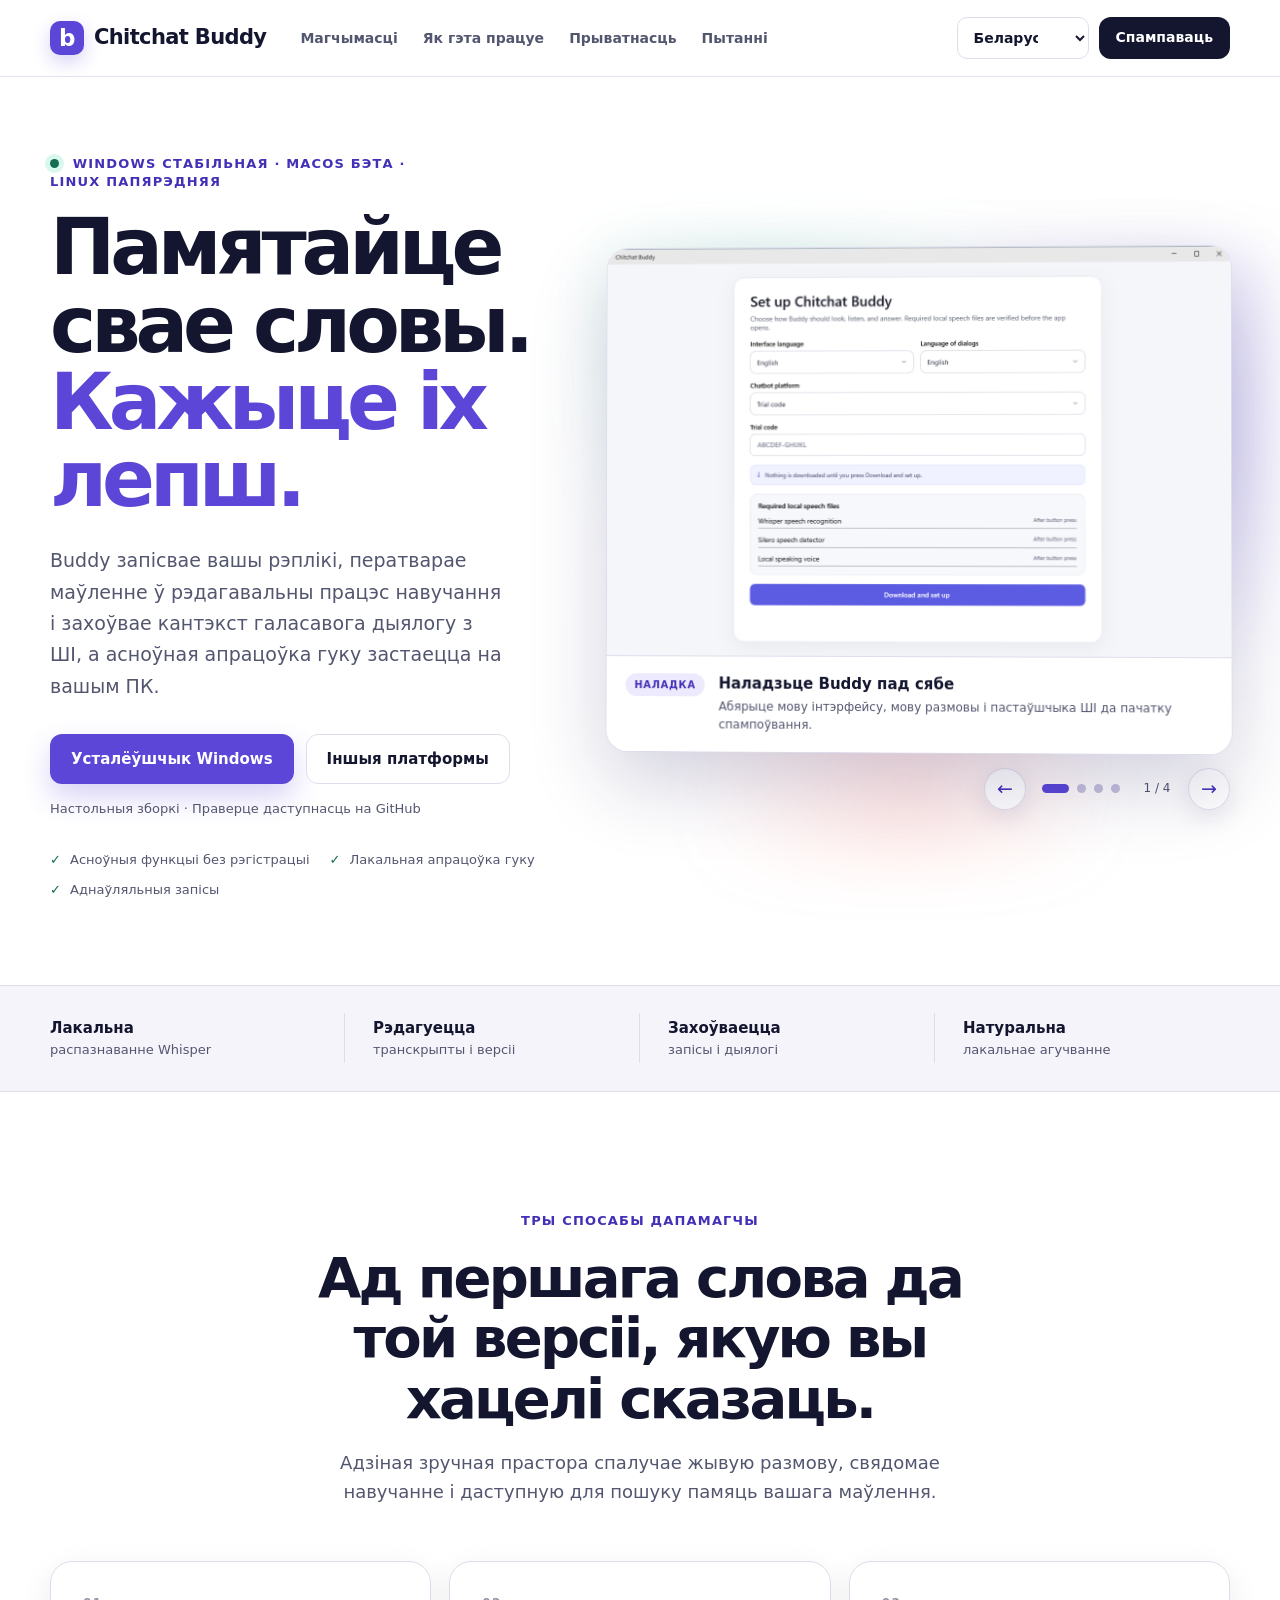
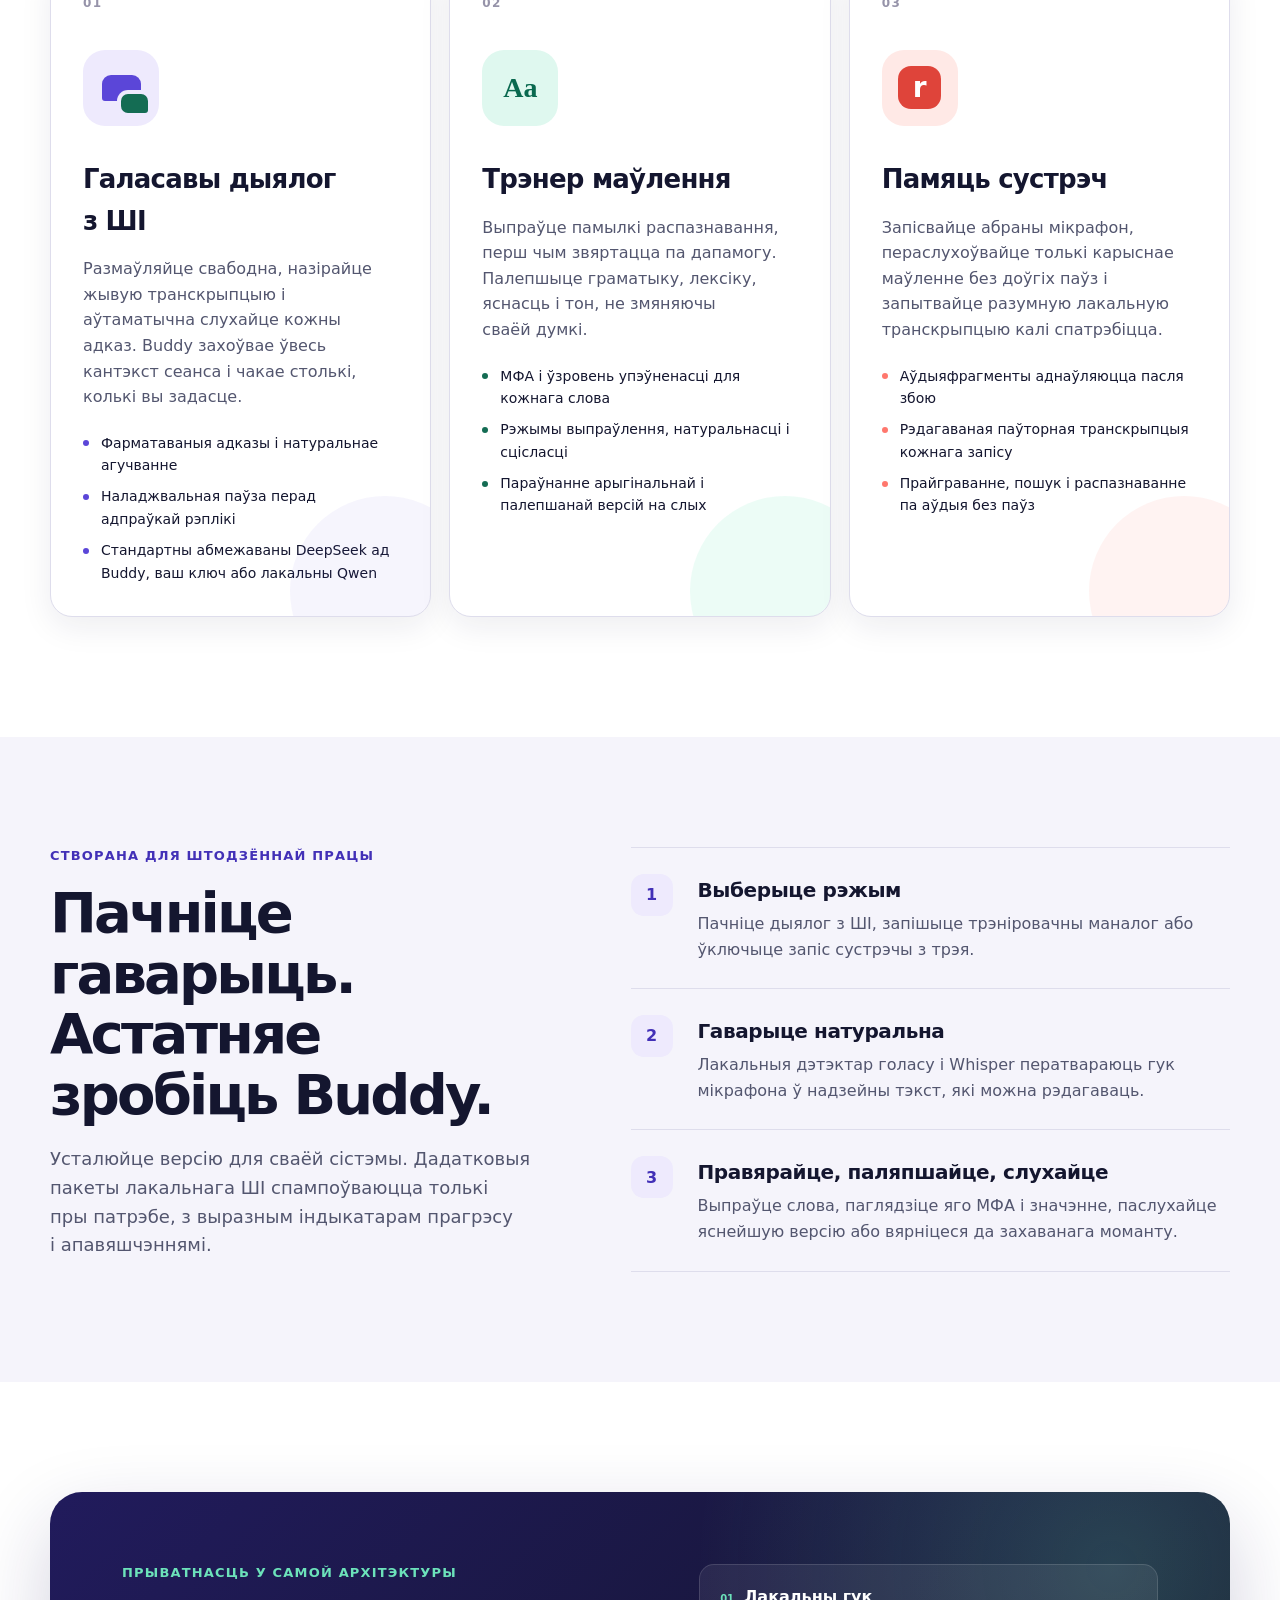
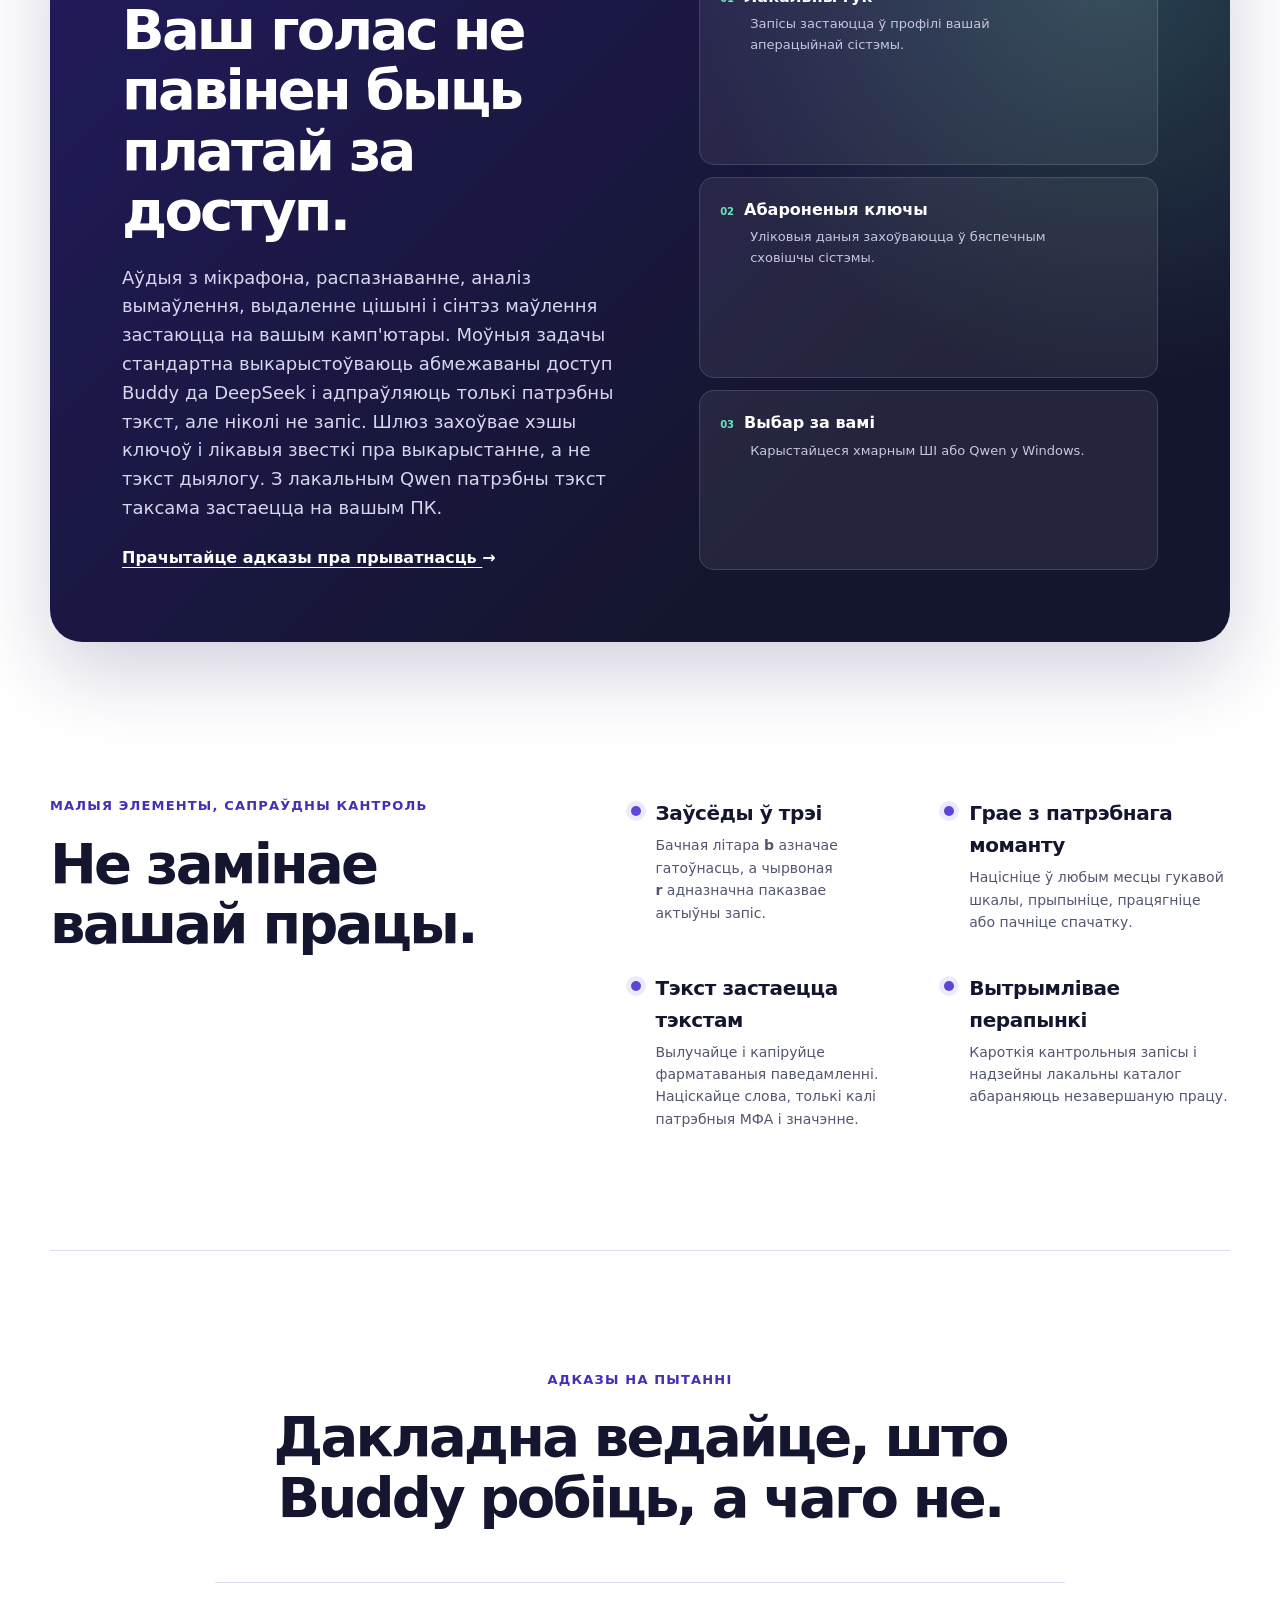
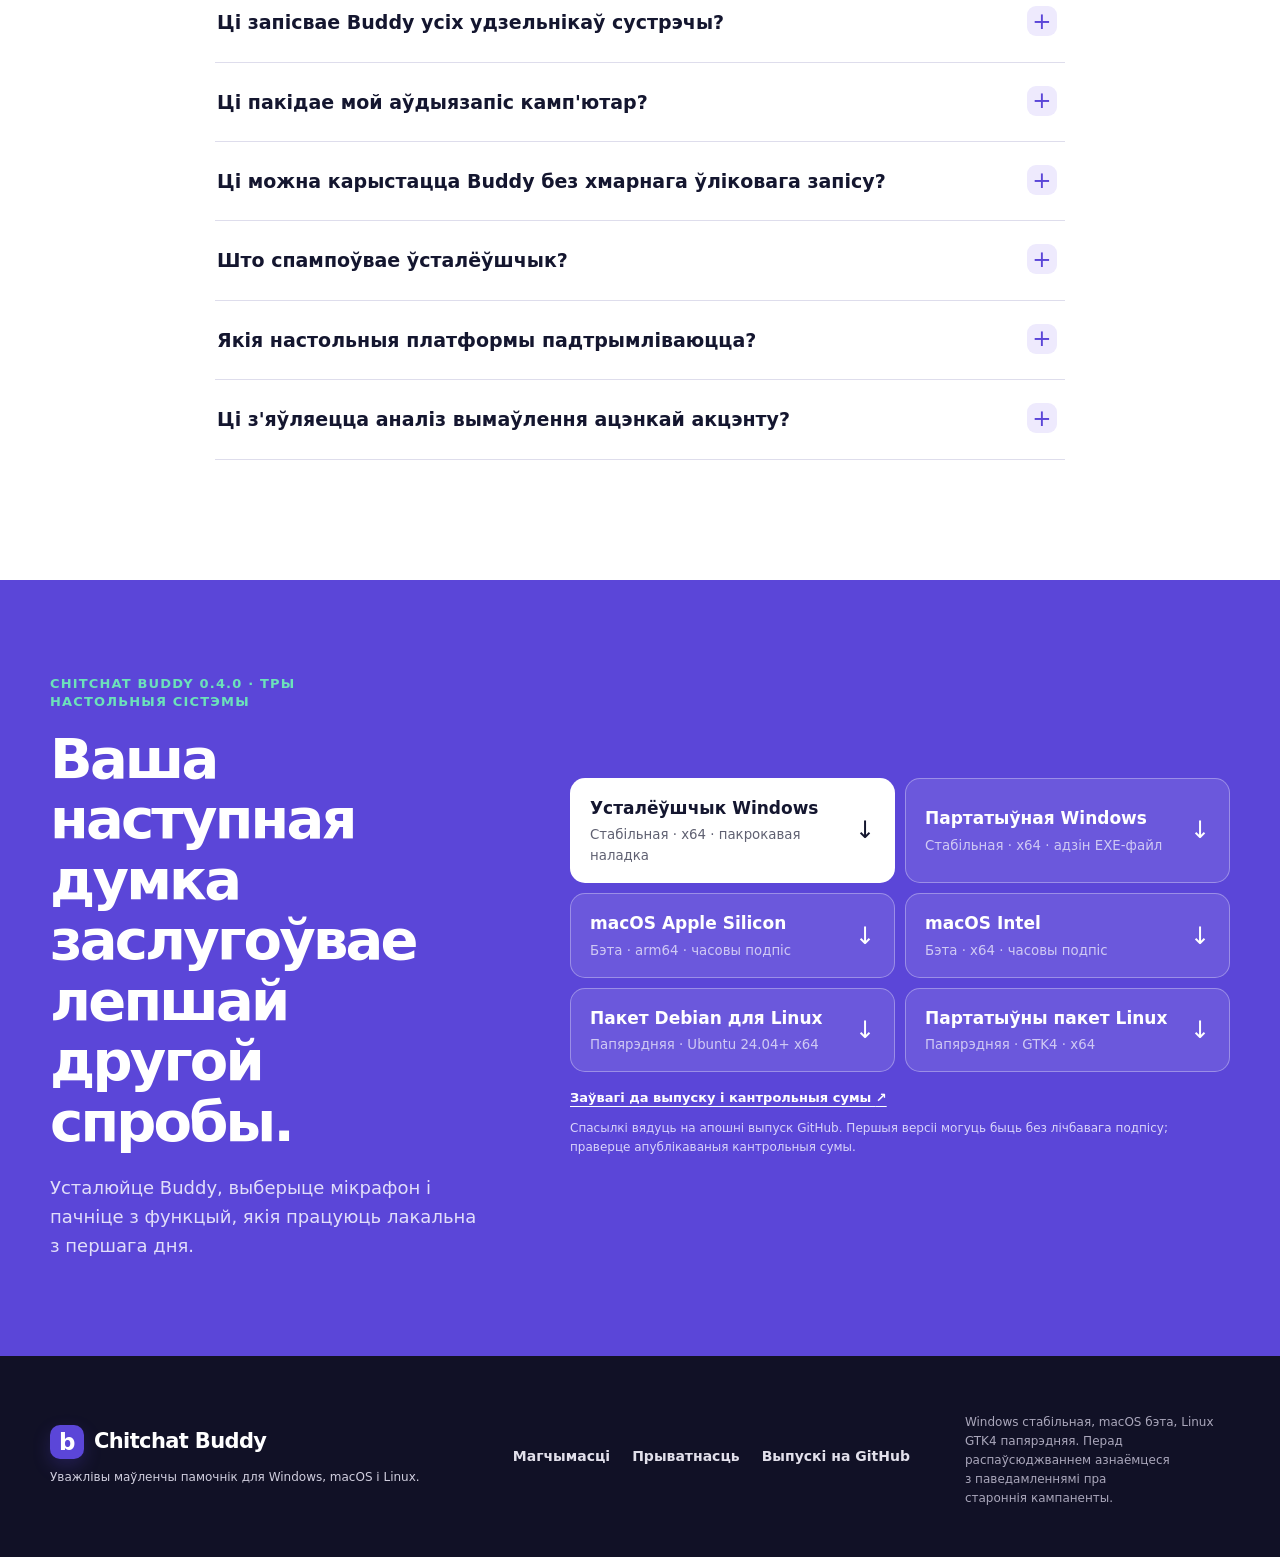
==== site/be/index.html @ 050ad51d "Add pause-cut transcription and desktop hosts" ====
<!DOCTYPE html>
<html lang="be">
<head>
  <meta charset="utf-8">
  <meta name="viewport" content="width=device-width, initial-scale=1">
  <title>Chitchat Buddy — прыватны маўленчы ШІ-памочнік для камп'ютара</title>
  <meta name="description" content="Запісвайце свае рэплікі, выразайце паўзы, атрымлівайце транскрыпцыю па запыце і трэніруйце дыялогі з ШІ ў Windows, macOS і Linux.">
  <meta name="robots" content="index, follow, max-image-preview:large">
  <meta name="theme-color" content="#5b46d8">
  <meta name="color-scheme" content="light">
  <link rel="canonical" href="__SITE_BASE_URL__/be/">
  <link rel="alternate" hreflang="en" href="__SITE_BASE_URL__/">
  <link rel="alternate" hreflang="es" href="__SITE_BASE_URL__/es/">
  <link rel="alternate" hreflang="de" href="__SITE_BASE_URL__/de/">
  <link rel="alternate" hreflang="be" href="__SITE_BASE_URL__/be/">
  <link rel="alternate" hreflang="x-default" href="__SITE_BASE_URL__/">
  <meta property="og:type" content="website">
  <meta property="og:site_name" content="Chitchat Buddy">
  <meta property="og:locale" content="be_BY">
  <meta property="og:title" content="Chitchat Buddy — Памятайце свае словы. Кажыце іх лепш.">
  <meta property="og:description" content="Лакальны настольны памочнік з запісамі без доўгіх паўз, рэдагаванай транскрыпцыяй, трэніроўкай вымаўлення і дыялогам з ШІ.">
  <meta property="og:url" content="__SITE_BASE_URL__/be/">
  <meta property="og:image" content="__SITE_BASE_URL__/og.png">
  <meta property="og:image:width" content="1200">
  <meta property="og:image:height" content="630">
  <meta property="og:image:alt" content="Buddy з галасавым дыялогам і гукавой хваляй">
  <meta name="twitter:card" content="summary_large_image">
  <meta name="twitter:title" content="Chitchat Buddy — прыватны маўленчы памочнік для камп'ютара">
  <meta name="twitter:description" content="Запісвайце, удасканальвайце і пераслухоўвайце сваё маўленне з лакальнай апрацоўкай і ШІ на ваш выбар.">
  <meta name="twitter:image" content="__SITE_BASE_URL__/og.png">
  <link rel="icon" type="image/png" sizes="32x32" href="../favicon-32.png">
  <link rel="apple-touch-icon" sizes="180x180" href="../apple-touch-icon.png">
  <link rel="manifest" href="../site.webmanifest">
  <link rel="stylesheet" href="../styles.css">
  <script type="application/ld+json">
  {
    "@context": "https://schema.org",
    "@type": "SoftwareApplication",
    "name": "Chitchat Buddy",
    "alternateName": "Buddy",
    "description": "Прыватны настольны памочнік, які захоўвае рэплікі без доўгіх паўз, транскрыбуе, дапамагае з вымаўленнем і падтрымлівае кантэкст дыялогу з ШІ.",
    "url": "__SITE_BASE_URL__/be/",
    "downloadUrl": "https://github.com/__BUDDY_REPOSITORY__/releases/latest/download/Buddy-Setup.exe",
    "applicationCategory": "ProductivityApplication",
    "operatingSystem": ["Windows 10/11 x64", "macOS 13+", "Ubuntu 24.04+ x64"],
    "softwareVersion": "0.4.0",
    "isAccessibleForFree": true,
    "inLanguage": "be",
    "offers": {"@type": "Offer", "price": "0", "priceCurrency": "USD"},
    "featureList": ["Лакальны запіс мікрафона", "Прайграванне без доўгіх паўз", "Жывая транскрыпцыя маўлення", "Падказкі па вымаўленні з МФА", "Рэдагавальнае ўдасканаленне граматыкі і лексікі", "Галасавы дыялог з ШІ і захаваным кантэкстам", "Лакальны сінтэз маўлення"]
  }
  </script>
  <script type="application/ld+json">
  {
    "@context": "https://schema.org",
    "@type": "FAQPage",
    "mainEntity": [
      {"@type": "Question", "name": "Ці запісвае Buddy усіх удзельнікаў сустрэчы?", "acceptedAnswer": {"@type": "Answer", "text": "Не. Buddy запісвае абраны вамі мікрафон і прызначаны для захавання вашых уласных рэплік, а не галасоў аддаленых удзельнікаў ці сістэмнага гуку."}},
      {"@type": "Question", "name": "Ці пакідае мой аўдыязапіс камп'ютар?", "acceptedAnswer": {"@type": "Answer", "text": "Не. Запіс, распазнаванне, аналіз вымаўлення і сінтэз маўлення адбываюцца лакальна. Моўныя задачы стандартна выкарыстоўваюць абмежаваны доступ Buddy да DeepSeek і адпраўляюць толькі патрэбны тэкст; лакальны Qwen пакідае і гэты тэкст на вашым ПК."}},
      {"@type": "Question", "name": "Ці працуе Buddy без інтэрнэту?", "acceptedAnswer": {"@type": "Answer", "text": "Так. Пасля ўсталявання дадатковых лакальных мадэляў запіс, транскрыпцыя, удасканаленне тэксту праз Qwen і агучванне працуюць без хмарнага ўліковага запісу."}}
    ]
  }
  </script>
</head>
<body data-locale="be" data-root="..">
  <a class="skip-link" href="#main">Перайсці да асноўнага зместу</a>
  <header class="site-header">
    <div class="nav-shell">
      <a class="brand" href="../" aria-label="Галоўная старонка Chitchat Buddy"><span class="brand-mark" aria-hidden="true">b</span><span>Chitchat Buddy</span></a>
      <nav class="main-nav" aria-label="Асноўная навігацыя"><a href="#features">Магчымасці</a><a href="#how-it-works">Як гэта працуе</a><a href="#privacy">Прыватнасць</a><a href="#faq">Пытанні</a></nav>
      <div class="nav-actions">
        <label class="language-label" for="language-select">Мова</label>
        <select id="language-select" class="language-select" aria-label="Выбраць мову"><option value="en">English</option><option value="es">Español</option><option value="de">Deutsch</option><option value="be" selected>Беларуская</option></select>
        <a class="button button-small" href="#download">Спампаваць</a>
      </div>
    </div>
    <noscript><nav class="noscript-languages" aria-label="Мовы"><strong>Мова:</strong> <a href="../">English</a> · <a href="../es/">Español</a> · <a href="../de/">Deutsch</a> · <a href="../be/">Беларуская</a></nav></noscript>
  </header>

  <main id="main">
    <section class="hero section-shell">
      <div class="hero-copy">
        <p class="eyebrow"><span class="status-dot" aria-hidden="true"></span> Windows стабільная · macOS бэта · Linux папярэдняя</p>
        <h1>Памятайце свае словы.<br><span>Кажыце іх лепш.</span></h1>
        <p class="hero-lede">Buddy запісвае вашы рэплікі, ператварае маўленне ў рэдагавальны працэс навучання і захоўвае кантэкст галасавога дыялогу з ШІ, а асноўная апрацоўка гуку застаецца на вашым ПК.</p>
        <div class="hero-actions"><a class="button button-primary" data-download-asset="Buddy-Setup.exe" aria-describedby="release-note" href="https://github.com/__BUDDY_REPOSITORY__/releases/latest/download/Buddy-Setup.exe">Усталёўшчык Windows</a><a class="button button-secondary" href="#download">Іншыя платформы</a></div>
        <p class="release-status" id="release-status" aria-live="polite">Windows стабільная · macOS бэта · Linux папярэдняя</p>
        <ul class="hero-trust" aria-label="Асноўныя перавагі"><li><span aria-hidden="true">✓</span> Асноўныя функцыі без рэгістрацыі</li><li><span aria-hidden="true">✓</span> Лакальная апрацоўка гуку</li><li><span aria-hidden="true">✓</span> Аднаўляльныя запісы</li></ul>
      </div>
      <div class="product-preview">
        <div class="preview-glow" aria-hidden="true"></div>
        <section class="screenshot-carousel" data-carousel tabindex="0" aria-roledescription="carousel" aria-label="Агляд магчымасцяў Buddy">
          <div class="carousel-viewport">
            <figure class="carousel-slide is-active" data-carousel-slide role="group" aria-roledescription="slide" aria-label="1 з 4">
              <div class="screenshot-image screenshot-watermark-mask"><img src="../screenshots/00-welcome-setup.png" width="1284" height="842" alt="Экран вітання Chitchat Buddy з рэдагуемымі палямі мовы інтэрфейсу, мовы размовы, пастаўшчыка ШІ і пробнага кода" fetchpriority="high"></div>
              <figcaption><span class="carousel-kicker">Наладка</span><strong>Наладзьце Buddy пад сябе</strong><span>Абярыце мову інтэрфейсу, мову размовы і пастаўшчыка ШІ да пачатку спампоўвання.</span></figcaption>
            </figure>
            <figure class="carousel-slide" data-carousel-slide role="group" aria-roledescription="slide" aria-label="2 з 4" hidden>
              <img src="../screenshots/01-choose-mode.png" width="1284" height="842" alt="Экран Buddy з вялікімі панэлямі выбару дыялогу з ШІ і маналогу" loading="lazy">
              <figcaption><span class="carousel-kicker">Выбар</span><strong>Абярыце фармат практыкі</strong><span>Пачніце працяглы дыялог з ШІ або папрацуйце над асобным маналогам.</span></figcaption>
            </figure>
            <figure class="carousel-slide" data-carousel-slide role="group" aria-roledescription="slide" aria-label="3 з 4" hidden>
              <img src="../screenshots/02-dialog-word-guide.png" width="1284" height="842" alt="Кароткі дыялог па-англійску з ацэнкай вымаўлення і выбраным словам nuance, для якога паказаны транскрыпцыя і значэнне" loading="lazy">
              <figcaption><span class="carousel-kicker">Дыялог</span><strong>Гаварыце, разумейце, працягвайце</strong><span>Жывы дыялог па-англійску, вымаўленне і значэнне слова па запыце — у адным месцы.</span></figcaption>
            </figure>
            <figure class="carousel-slide" data-carousel-slide role="group" aria-roledescription="slide" aria-label="4 з 4" hidden>
              <img src="../screenshots/03-monologue-improvement.png" width="1284" height="842" alt="Трэнер маналогу Buddy з рэдагуемым зыходным тэкстам і больш яснай палепшанай версіяй" loading="lazy">
              <figcaption><span class="carousel-kicker">Маналог</span><strong>Скажыце ясней</strong><span>Адрэдагуйце расшыфроўку, праверце вымаўленне і параўнайце сваю фразу з палепшанай версіяй.</span></figcaption>
            </figure>
          </div>
          <div class="carousel-controls">
            <button class="carousel-arrow" type="button" data-carousel-prev aria-label="Папярэдні здымак"><span aria-hidden="true">←</span></button>
            <div class="carousel-dots" role="group" aria-label="Абраць здымак">
              <button class="carousel-dot is-active" type="button" data-carousel-index="0" aria-label="Паказаць экран наладкі" aria-current="true"></button>
              <button class="carousel-dot" type="button" data-carousel-index="1" aria-label="Паказаць выбар дыялогу або маналогу"></button>
              <button class="carousel-dot" type="button" data-carousel-index="2" aria-label="Паказаць англійскі дыялог і даведку пра слова"></button>
              <button class="carousel-dot" type="button" data-carousel-index="3" aria-label="Паказаць палепшаны маналог"></button>
            </div>
            <span class="carousel-count" aria-live="polite"><span data-carousel-current>1</span><span aria-hidden="true"> / </span>4</span>
            <button class="carousel-arrow" type="button" data-carousel-next aria-label="Наступны здымак"><span aria-hidden="true">→</span></button>
          </div>
        </section>
      </div>
    </section>

    <section class="proof-strip" aria-label="Магчымасці Buddy"><div class="section-shell proof-grid"><div><strong>Лакальна</strong><span>распазнаванне Whisper</span></div><div><strong>Рэдагуецца</strong><span>транскрыпты і версіі</span></div><div><strong>Захоўваецца</strong><span>запісы і дыялогі</span></div><div><strong>Натуральна</strong><span>лакальнае агучванне</span></div></div></section>

    <section class="features-section section-shell" id="features">
      <div class="section-heading"><p class="eyebrow">Тры спосабы дапамагчы</p><h2>Ад першага слова да той версіі, якую вы хацелі сказаць.</h2><p>Адзіная зручная прастора спалучае жывую размову, свядомае навучанне і даступную для пошуку памяць вашага маўлення.</p></div>
      <div class="feature-grid">
        <article class="feature-card feature-dialog"><div class="feature-number">01</div><div class="feature-icon icon-dialog" aria-hidden="true"><span></span><span></span></div><h3>Галасавы дыялог з ШІ</h3><p>Размаўляйце свабодна, назірайце жывую транскрыпцыю і аўтаматычна слухайце кожны адказ. Buddy захоўвае ўвесь кантэкст сеанса і чакае столькі, колькі вы задасце.</p><ul><li>Фарматаваныя адказы і натуральнае агучванне</li><li>Наладжвальная паўза перад адпраўкай рэплікі</li><li>Стандартны абмежаваны DeepSeek ад Buddy, ваш ключ або лакальны Qwen</li></ul></article>
        <article class="feature-card feature-coach"><div class="feature-number">02</div><div class="feature-icon icon-coach" aria-hidden="true"><span>Aa</span></div><h3>Трэнер маўлення</h3><p>Выпраўце памылкі распазнавання, перш чым звяртацца па дапамогу. Палепшыце граматыку, лексіку, яснасць і тон, не змяняючы сваёй думкі.</p><ul><li>МФА і ўзровень упэўненасці для кожнага слова</li><li>Рэжымы выпраўлення, натуральнасці і сцісласці</li><li>Параўнанне арыгінальнай і палепшанай версій на слых</li></ul></article>
        <article class="feature-card feature-record"><div class="feature-number">03</div><div class="feature-icon icon-record" aria-hidden="true"><span>r</span></div><h3>Памяць сустрэч</h3><p>Запісвайце абраны мікрафон, пераслухоўвайце толькі карыснае маўленне без доўгіх паўз і запытвайце разумную лакальную транскрыпцыю калі спатрэбіцца.</p><ul><li>Аўдыяфрагменты аднаўляюцца пасля збою</li><li>Рэдагаваная паўторная транскрыпцыя кожнага запісу</li><li>Прайграванне, пошук і распазнаванне па аўдыя без паўз</li></ul></article>
      </div>
    </section>

    <section class="how-section" id="how-it-works"><div class="section-shell how-layout">
      <div class="section-heading left-heading"><p class="eyebrow">Створана для штодзённай працы</p><h2>Пачніце гаварыць.<br>Астатняе зробіць Buddy.</h2><p>Усталюйце версію для сваёй сістэмы. Дадатковыя пакеты лакальнага ШІ спампоўваюцца толькі пры патрэбе, з выразным індыкатарам прагрэсу і апавяшчэннямі.</p></div>
      <ol class="steps-list">
        <li><span class="step-index">1</span><div><h3>Выберыце рэжым</h3><p>Пачніце дыялог з ШІ, запішыце трэніровачны маналог або ўключыце запіс сустрэчы з трэя.</p></div></li>
        <li><span class="step-index">2</span><div><h3>Гаварыце натуральна</h3><p>Лакальныя дэтэктар голасу і Whisper ператвараюць гук мікрафона ў надзейны тэкст, які можна рэдагаваць.</p></div></li>
        <li><span class="step-index">3</span><div><h3>Правярайце, паляпшайце, слухайце</h3><p>Выпраўце слова, паглядзіце яго МФА і значэнне, паслухайце яснейшую версію або вярніцеся да захаванага моманту.</p></div></li>
      </ol>
    </div></section>

    <section class="privacy-section section-shell" id="privacy"><div class="privacy-panel">
      <div class="privacy-copy"><p class="eyebrow eyebrow-light">Прыватнасць у самой архітэктуры</p><h2>Ваш голас не павінен быць платай за доступ.</h2><p>Аўдыя з мікрафона, распазнаванне, аналіз вымаўлення, выдаленне цішыні і сінтэз маўлення застаюцца на вашым камп'ютары. Моўныя задачы стандартна выкарыстоўваюць абмежаваны доступ Buddy да DeepSeek і адпраўляюць толькі патрэбны тэкст, але ніколі не запіс. Шлюз захоўвае хэшы ключоў і лікавыя звесткі пра выкарыстанне, а не тэкст дыялогу. З лакальным Qwen патрэбны тэкст таксама застаецца на вашым ПК.</p><a href="#faq" class="text-link">Прачытайце адказы пра прыватнасць <span aria-hidden="true">→</span></a></div>
      <div class="privacy-facts"><div><span class="fact-mark">01</span><strong>Лакальны гук</strong><p>Запісы застаюцца ў профілі вашай аперацыйнай сістэмы.</p></div><div><span class="fact-mark">02</span><strong>Абароненыя ключы</strong><p>Уліковыя даныя захоўваюцца ў бяспечным сховішчы сістэмы.</p></div><div><span class="fact-mark">03</span><strong>Выбар за вамі</strong><p>Карыстайцеся хмарным ШІ або Qwen у Windows.</p></div></div>
    </div></section>

    <section class="detail-section section-shell"><div class="detail-grid">
      <div class="section-heading left-heading"><p class="eyebrow">Малыя элементы, сапраўдны кантроль</p><h2>Не замінае вашай працы.</h2></div>
      <div class="detail-list">
        <article><span class="detail-dot"></span><div><h3>Заўсёды ў трэі</h3><p>Бачная літара <strong>b</strong> азначае гатоўнасць, а чырвоная <strong>r</strong> адназначна паказвае актыўны запіс.</p></div></article>
        <article><span class="detail-dot"></span><div><h3>Грае з патрэбнага моманту</h3><p>Націсніце ў любым месцы гукавой шкалы, прыпыніце, працягніце або пачніце спачатку.</p></div></article>
        <article><span class="detail-dot"></span><div><h3>Тэкст застаецца тэкстам</h3><p>Вылучайце і капіруйце фарматаваныя паведамленні. Націскайце слова, толькі калі патрэбныя МФА і значэнне.</p></div></article>
        <article><span class="detail-dot"></span><div><h3>Вытрымлівае перапынкі</h3><p>Кароткія кантрольныя запісы і надзейны лакальны каталог абараняюць незавершаную працу.</p></div></article>
      </div>
    </div></section>

    <section class="faq-section section-shell" id="faq">
      <div class="section-heading"><p class="eyebrow">Адказы на пытанні</p><h2>Дакладна ведайце, што Buddy робіць, а чаго не.</h2></div>
      <div class="faq-list">
        <details><summary>Ці запісвае Buddy усіх удзельнікаў сустрэчы?</summary><p>Не. Buddy запісвае абраны вамі мікрафон. Ён прызначаны для захавання вашых уласных рэплік, а не галасоў аддаленых удзельнікаў ці сістэмнага гуку Windows. Навушнікі даюць найлепшы вынік.</p></details>
        <details><summary>Ці пакідае мой аўдыязапіс камп'ютар?</summary><p>Не. Запіс, Whisper, аналіз вымаўлення і агучванне Kokoro выконваюцца лакальна. Стандартны абмежаваны пастаўшчык адпраўляе ў DeepSeek толькі патрэбны для задачы тэкст. Лакальны Qwen пакідае і гэты тэкст на вашым ПК.</p></details>
        <details><summary>Ці можна карыстацца Buddy без хмарнага ўліковага запісу?</summary><p>Так. Запіс, прайграванне, транскрыпцыя і лакальнае агучванне не патрабуюць яго. Выпуск утрымлівае да 1 000 адказаў або 1 000 000 токенаў абмежаванага доступу да DeepSeek — у залежнасці ад таго, які ліміт будзе дасягнуты раней. Спампуйце лакальны Qwen, каб адказы і паляпшэнні таксама заставаліся на вашым ПК.</p></details>
        <details><summary>Што спампоўвае ўсталёўшчык?</summary><p>Сама праграма аўтаномная. Буйныя маўленчыя і лакальныя ШІ-мадэлі ўсталёўваюцца пры патрэбе, з індыкатарам прагрэсу і паведамленнем пра завяршэнне. Таму не давядзецца чакаць кампанентаў, якімі вы можаце не карыстацца.</p></details>
        <details><summary>Якія настольныя платформы падтрымліваюцца?</summary><p>Windows 10/11 x64 мае стабільную версію. Зборкі для macOS 13+ на Apple Silicon і Intel маюць статус бэта і пакуль працуюць праз Dock. Ubuntu 24.04+ x64 — эксперыментальная папярэдняя версія на GTK4; значок у трэі патрабуе сумяшчальнага з StatusNotifier асяроддзя. Лакальны Qwen пакуль толькі для Windows.</p></details>
        <details><summary>Ці з'яўляецца аналіз вымаўлення ацэнкай акцэнту?</summary><p>Не. Buddy выкарыстоўвае час слоў і ўпэўненасць распазнавання, каб адзначыць месцы, якія варта праверыць. МФА — гэта падказка, а не ацэнка вашага акцэнту або асобы.</p></details>
      </div>
    </section>

    <section class="download-section" id="download"><div class="section-shell download-panel">
      <div><p class="eyebrow eyebrow-light">Chitchat Buddy 0.4.0 · тры настольныя сістэмы</p><h2>Ваша наступная думка заслугоўвае лепшай другой спробы.</h2><p>Усталюйце Buddy, выберыце мікрафон і пачніце з функцый, якія працуюць лакальна з першага дня.</p></div>
      <div class="download-options">
        <a class="download-card primary-download" data-download-asset="Buddy-Setup.exe" aria-describedby="release-note" href="https://github.com/__BUDDY_REPOSITORY__/releases/latest/download/Buddy-Setup.exe"><span class="download-copy"><strong>Усталёўшчык Windows</strong><small>Стабільная · x64 · пакрокавая наладка</small></span><span class="download-arrow" aria-hidden="true">↓</span></a>
        <a class="download-card" data-download-asset="Buddy.exe" aria-describedby="release-note" href="https://github.com/__BUDDY_REPOSITORY__/releases/latest/download/Buddy.exe"><span class="download-copy"><strong>Партатыўная Windows</strong><small>Стабільная · x64 · адзін EXE-файл</small></span><span class="download-arrow" aria-hidden="true">↓</span></a>
        <a class="download-card" data-download-asset="Buddy-macOS-arm64-beta.zip" aria-describedby="release-note" href="https://github.com/__BUDDY_REPOSITORY__/releases/latest/download/Buddy-macOS-arm64-beta.zip"><span class="download-copy"><strong>macOS Apple Silicon</strong><small>Бэта · arm64 · часовы подпіс</small></span><span class="download-arrow" aria-hidden="true">↓</span></a>
        <a class="download-card" data-download-asset="Buddy-macOS-x64-beta.zip" aria-describedby="release-note" href="https://github.com/__BUDDY_REPOSITORY__/releases/latest/download/Buddy-macOS-x64-beta.zip"><span class="download-copy"><strong>macOS Intel</strong><small>Бэта · x64 · часовы подпіс</small></span><span class="download-arrow" aria-hidden="true">↓</span></a>
        <a class="download-card" data-download-asset="Buddy-Linux-x64-preview.deb" aria-describedby="release-note" href="https://github.com/__BUDDY_REPOSITORY__/releases/latest/download/Buddy-Linux-x64-preview.deb"><span class="download-copy"><strong>Пакет Debian для Linux</strong><small>Папярэдняя · Ubuntu 24.04+ x64</small></span><span class="download-arrow" aria-hidden="true">↓</span></a>
        <a class="download-card" data-download-asset="Buddy-Linux-x64-preview.tar.gz" aria-describedby="release-note" href="https://github.com/__BUDDY_REPOSITORY__/releases/latest/download/Buddy-Linux-x64-preview.tar.gz"><span class="download-copy"><strong>Партатыўны пакет Linux</strong><small>Папярэдняя · GTK4 · x64</small></span><span class="download-arrow" aria-hidden="true">↓</span></a>
        <a class="release-link" data-release-link href="https://github.com/__BUDDY_REPOSITORY__/releases/latest">Заўвагі да выпуску і кантрольныя сумы <span aria-hidden="true">↗</span></a>
        <p class="download-note" id="release-note" data-release-note>Спасылкі вядуць на апошні выпуск GitHub. Першыя версіі могуць быць без лічбавага подпісу; праверце апублікаваныя кантрольныя сумы.</p>
      </div>
    </div></section>
  </main>

  <footer class="site-footer"><div class="section-shell footer-grid">
    <div><a class="brand footer-brand" href="../"><span class="brand-mark" aria-hidden="true">b</span><span>Chitchat Buddy</span></a><p>Уважлівы маўленчы памочнік для Windows, macOS і Linux.</p></div>
    <div class="footer-links"><a href="#features">Магчымасці</a><a href="#privacy">Прыватнасць</a><a data-release-link href="https://github.com/__BUDDY_REPOSITORY__/releases/latest">Выпускі на GitHub</a></div>
    <p class="footer-note">Windows стабільная, macOS бэта, Linux GTK4 папярэдняя. Перад распаўсюджваннем азнаёмцеся з паведамленнямі пра староннія кампаненты.</p>
  </div></footer>
  <script src="../config.js"></script><script src="../app.js"></script>
</body>
</html>
---- site/styles.css ----
:root {
  --ink: #14162f;
  --ink-soft: #53566f;
  --purple: #5b46d8;
  --purple-deep: #4230b7;
  --purple-soft: #eeeafd;
  --mint: #6ce2ba;
  --mint-deep: #146c53;
  --coral: #ff776d;
  --surface: #ffffff;
  --surface-soft: #f5f4fb;
  --line: #deddec;
  --focus: #0d68d8;
  --shadow-sm: 0 10px 32px rgba(27, 22, 70, 0.08);
  --shadow-lg: 0 30px 80px rgba(31, 24, 89, 0.2);
  --radius-sm: 12px;
  --radius-md: 22px;
  --radius-lg: 32px;
  --page: min(1180px, calc(100% - 40px));
}

* {
  box-sizing: border-box;
}

html {
  scroll-behavior: smooth;
  scroll-padding-top: 92px;
}

body {
  margin: 0;
  color: var(--ink);
  background: var(--surface);
  font-family: "Segoe UI Variable", "Segoe UI", system-ui, -apple-system, BlinkMacSystemFont, sans-serif;
  font-size: 16px;
  line-height: 1.6;
  text-rendering: optimizeLegibility;
  -webkit-font-smoothing: antialiased;
}

a {
  color: inherit;
}

button,
select,
a {
  -webkit-tap-highlight-color: transparent;
}

:focus-visible {
  outline: 3px solid var(--focus);
  outline-offset: 4px;
}

.skip-link {
  position: fixed;
  z-index: 1000;
  top: 10px;
  left: 10px;
  padding: 10px 16px;
  color: #fff;
  background: var(--ink);
  border-radius: 8px;
  transform: translateY(-150%);
  transition: transform 160ms ease;
}

.skip-link:focus {
  transform: translateY(0);
}

.section-shell {
  width: var(--page);
  margin-inline: auto;
}

.site-header {
  position: sticky;
  z-index: 50;
  top: 0;
  border-bottom: 1px solid rgba(222, 221, 236, 0.78);
  background: rgba(255, 255, 255, 0.9);
  -webkit-backdrop-filter: blur(16px);
  backdrop-filter: blur(16px);
}

.nav-shell {
  width: var(--page);
  min-height: 76px;
  margin-inline: auto;
  display: flex;
  align-items: center;
  gap: 34px;
}

.brand {
  display: inline-flex;
  align-items: center;
  gap: 10px;
  color: var(--ink);
  font-size: 21px;
  font-weight: 750;
  letter-spacing: -0.03em;
  text-decoration: none;
}

.brand-mark {
  width: 34px;
  height: 34px;
  display: inline-grid;
  place-items: center;
  color: #fff;
  background: var(--purple);
  border-radius: 10px;
  box-shadow: 0 7px 18px rgba(91, 70, 216, 0.24);
  font-size: 23px;
  font-weight: 800;
  line-height: 1;
}

.main-nav {
  display: flex;
  align-items: center;
  gap: 25px;
}

.main-nav a,
.footer-links a {
  color: var(--ink-soft);
  font-size: 14px;
  font-weight: 600;
  text-decoration: none;
}

.main-nav a:hover,
.footer-links a:hover {
  color: var(--purple);
}

.nav-actions {
  margin-left: auto;
  display: flex;
  align-items: center;
  gap: 10px;
}

.language-label {
  position: absolute;
  width: 1px;
  height: 1px;
  overflow: hidden;
  clip: rect(0 0 0 0);
  clip-path: inset(50%);
  white-space: nowrap;
}

.language-select {
  max-width: 132px;
  min-height: 42px;
  padding: 0 34px 0 12px;
  border: 1px solid var(--line);
  border-radius: 10px;
  color: var(--ink);
  background: #fff;
  font: inherit;
  font-size: 14px;
  font-weight: 600;
  cursor: pointer;
}

.button {
  min-height: 50px;
  padding: 12px 20px;
  display: inline-flex;
  align-items: center;
  justify-content: center;
  border: 1px solid transparent;
  border-radius: 12px;
  font-size: 15px;
  font-weight: 700;
  line-height: 1.25;
  text-align: center;
  text-decoration: none;
  transition: transform 160ms ease, box-shadow 160ms ease, background-color 160ms ease;
}

.button:hover {
  transform: translateY(-2px);
}

.button-small {
  min-height: 42px;
  padding: 9px 16px;
  color: #fff;
  background: var(--ink);
  font-size: 14px;
}

.button-primary {
  color: #fff;
  background: var(--purple);
  box-shadow: 0 13px 28px rgba(91, 70, 216, 0.24);
}

.button-primary:hover {
  background: var(--purple-deep);
  box-shadow: 0 15px 32px rgba(91, 70, 216, 0.3);
}

.button-secondary {
  border-color: var(--line);
  background: #fff;
}

.button-secondary:hover {
  border-color: #bbb4ed;
  background: var(--purple-soft);
}

.noscript-languages {
  padding: 8px 20px;
  color: var(--ink-soft);
  border-top: 1px solid var(--line);
  font-size: 14px;
  text-align: center;
}

.hero {
  min-height: 720px;
  padding-block: 78px 84px;
  display: grid;
  grid-template-columns: minmax(0, 0.88fr) minmax(510px, 1.12fr);
  align-items: center;
  gap: 62px;
}

.hero-copy {
  position: relative;
  z-index: 2;
}

.eyebrow {
  margin: 0 0 18px;
  color: var(--purple-deep);
  font-size: 13px;
  font-weight: 750;
  letter-spacing: 0.09em;
  line-height: 1.4;
  text-transform: uppercase;
}

.status-dot {
  width: 9px;
  height: 9px;
  margin-right: 8px;
  display: inline-block;
  border-radius: 50%;
  background: var(--mint-deep);
  box-shadow: 0 0 0 5px rgba(108, 226, 186, 0.26);
}

h1,
h2,
h3,
p {
  text-wrap: pretty;
}

h1 {
  max-width: 660px;
  margin: 0;
  font-size: clamp(50px, 6.25vw, 78px);
  font-weight: 780;
  letter-spacing: -0.065em;
  line-height: 0.99;
}

h1 span {
  color: var(--purple);
}

.hero-lede {
  max-width: 610px;
  margin: 27px 0 0;
  color: var(--ink-soft);
  font-size: 19px;
  line-height: 1.65;
}

.hero-actions {
  margin-top: 32px;
  display: flex;
  flex-wrap: wrap;
  gap: 12px;
}

.release-status {
  min-height: 23px;
  margin: 15px 0 0;
  color: var(--ink-soft);
  font-size: 13px;
}

.hero-trust {
  margin: 28px 0 0;
  padding: 0;
  display: flex;
  flex-wrap: wrap;
  gap: 9px 20px;
  color: var(--ink-soft);
  font-size: 13px;
  list-style: none;
}

.hero-trust span {
  margin-right: 5px;
  color: var(--mint-deep);
  font-weight: 800;
}

.product-preview {
  position: relative;
  min-width: 0;
}

.preview-glow {
  position: absolute;
  inset: 1% -6% -10% 0;
  background:
    radial-gradient(circle at 25% 10%, rgba(108, 226, 186, 0.32), transparent 35%),
    radial-gradient(circle at 82% 28%, rgba(91, 70, 216, 0.29), transparent 38%),
    radial-gradient(circle at 45% 86%, rgba(255, 119, 109, 0.18), transparent 33%);
  filter: blur(28px);
}

.screenshot-carousel {
  position: relative;
  z-index: 1;
  width: 720px;
  max-width: 100%;
  margin-left: auto;
  border-radius: 24px;
  outline: none;
}

.screenshot-carousel:focus-visible {
  box-shadow: 0 0 0 4px rgba(91, 70, 216, 0.22);
}

.carousel-viewport {
  overflow: hidden;
  border: 1px solid rgba(76, 65, 149, 0.18);
  border-radius: 22px;
  background: #fff;
  box-shadow: var(--shadow-lg);
  transform: perspective(1200px) rotateY(-1.5deg) rotateX(0.5deg);
}

.carousel-slide {
  margin: 0;
  background: #fff;
}

.carousel-slide.is-active {
  animation: carousel-reveal 260ms ease-out both;
}

.screenshot-image {
  position: relative;
  overflow: hidden;
  background: #f4f6fa;
  line-height: 0;
}

.screenshot-watermark-mask::after {
  position: absolute;
  right: 0;
  bottom: 0;
  width: 15%;
  height: 7.2%;
  background: #f4f6fa;
  content: "";
  pointer-events: none;
}

.carousel-slide img {
  width: 100%;
  height: auto;
  aspect-ratio: 1284 / 842;
  display: block;
  object-fit: cover;
  background: #f7f8fc;
}

.carousel-slide figcaption {
  min-height: 92px;
  padding: 17px 19px 18px;
  display: grid;
  grid-template-columns: auto minmax(0, 1fr);
  column-gap: 14px;
  row-gap: 3px;
  border-top: 1px solid var(--line);
}

.carousel-kicker {
  grid-row: 1 / span 2;
  align-self: start;
  padding: 5px 9px;
  border-radius: 999px;
  color: var(--purple-deep);
  background: var(--purple-soft);
  font-size: 10px;
  font-weight: 800;
  letter-spacing: 0.07em;
  line-height: 1.3;
  text-transform: uppercase;
}

.carousel-slide figcaption strong {
  color: var(--ink);
  font-size: 15px;
  line-height: 1.35;
}

.carousel-slide figcaption > span:last-child {
  color: var(--ink-soft);
  font-size: 12px;
  line-height: 1.5;
}

.carousel-controls {
  margin-top: 15px;
  display: flex;
  align-items: center;
  justify-content: flex-end;
  gap: 10px;
}

.carousel-arrow,
.carousel-dot {
  border: 0;
  cursor: pointer;
  font: inherit;
}

.carousel-arrow {
  width: 42px;
  height: 42px;
  display: grid;
  place-items: center;
  border: 1px solid rgba(76, 65, 149, 0.17);
  border-radius: 50%;
  color: var(--purple-deep);
  background: rgba(255, 255, 255, 0.92);
  box-shadow: 0 8px 24px rgba(33, 28, 80, 0.1);
  font-size: 19px;
  transition: transform 160ms ease, border-color 160ms ease, background 160ms ease;
}

.carousel-arrow:hover {
  border-color: rgba(91, 70, 216, 0.5);
  background: #fff;
  transform: translateY(-1px);
}

.carousel-arrow:active {
  transform: translateY(0);
}

.carousel-arrow:focus-visible,
.carousel-dot:focus-visible {
  outline: 3px solid rgba(91, 70, 216, 0.3);
  outline-offset: 3px;
}

.carousel-dots {
  min-height: 42px;
  padding: 0 6px;
  display: flex;
  align-items: center;
  gap: 8px;
}

.carousel-dot {
  width: 9px;
  height: 9px;
  padding: 0;
  border-radius: 50%;
  background: #c5c0dc;
  transition: width 180ms ease, border-radius 180ms ease, background 180ms ease;
}

.carousel-dot.is-active {
  width: 27px;
  border-radius: 999px;
  background: var(--purple);
}

.carousel-count {
  min-width: 42px;
  color: var(--ink-soft);
  font-size: 12px;
  font-variant-numeric: tabular-nums;
  text-align: center;
}

@keyframes carousel-reveal {
  from { opacity: 0; transform: translateX(10px); }
  to { opacity: 1; transform: translateX(0); }
}

.app-window {
  position: relative;
  width: 680px;
  max-width: 100%;
  margin-left: auto;
  overflow: hidden;
  border: 1px solid rgba(76, 65, 149, 0.15);
  border-radius: 22px;
  background: #f7f6fc;
  box-shadow: var(--shadow-lg);
  transform: perspective(1200px) rotateY(-2.5deg) rotateX(1deg);
}

.window-titlebar {
  height: 44px;
  padding: 0 16px;
  display: flex;
  align-items: center;
  color: #fff;
  background: #1b1937;
}

.window-brand {
  display: flex;
  align-items: center;
  gap: 8px;
  font-size: 12px;
  font-weight: 700;
}

.mini-brand {
  width: 20px;
  height: 20px;
  display: grid;
  place-items: center;
  border-radius: 6px;
  background: var(--purple);
  font-size: 14px;
}

.window-controls {
  margin-left: auto;
  display: flex;
  gap: 13px;
}

.window-controls span {
  width: 10px;
  height: 10px;
  border: 1px solid rgba(255, 255, 255, 0.63);
  border-radius: 2px;
}

.window-controls span:first-child {
  height: 1px;
  margin-top: 5px;
  border-width: 1px 0 0;
  border-radius: 0;
}

.window-controls span:last-child {
  position: relative;
  border: 0;
}

.window-controls span:last-child::before,
.window-controls span:last-child::after {
  position: absolute;
  top: 5px;
  left: 0;
  width: 12px;
  height: 1px;
  background: rgba(255, 255, 255, 0.7);
  content: "";
  transform: rotate(45deg);
}

.window-controls span:last-child::after {
  transform: rotate(-45deg);
}

.app-tabs {
  min-height: 48px;
  padding: 7px 11px;
  display: flex;
  align-items: center;
  gap: 6px;
  border-bottom: 1px solid #e0deee;
  background: #fff;
}

.app-tabs > span:not(.tab-spacer) {
  padding: 7px 11px;
  border-radius: 8px;
  color: #65637d;
  font-size: 10px;
  font-weight: 700;
}

.app-tabs > .active {
  color: #fff !important;
  background: var(--purple);
}

.app-tabs > .active-soft {
  color: var(--purple-deep) !important;
  background: var(--purple-soft);
  box-shadow: inset 0 0 0 1px #c9c1f5;
}

.tab-spacer {
  flex: 1;
}

.app-body {
  min-height: 410px;
  padding: 17px;
  display: grid;
  grid-template-columns: minmax(0, 1.7fr) minmax(145px, 0.7fr);
  gap: 12px;
}

.conversation {
  min-width: 0;
  display: flex;
  flex-direction: column;
  gap: 11px;
}

.message,
.live-card,
.side-card {
  border: 1px solid #e2e0ef;
  border-radius: 13px;
  background: #fff;
  box-shadow: 0 6px 16px rgba(33, 28, 81, 0.045);
}

.message {
  max-width: 88%;
  padding: 13px 15px;
}

.user-message {
  margin-left: auto;
  border-color: #cec8f7;
  background: #f0edff;
}

.message-label,
.side-kicker {
  color: var(--purple-deep);
  font-size: 9px;
  font-weight: 800;
  letter-spacing: 0.08em;
  text-transform: uppercase;
}

.message p {
  margin: 4px 0;
  color: #25243c;
  font-size: 11px;
  line-height: 1.5;
}

.phonetic {
  color: #817e99;
  font-size: 8px;
}

.message-actions {
  margin-top: 8px;
  display: flex;
  align-items: center;
  gap: 7px;
  color: #75718d;
  font-size: 8px;
}

.message-actions span:first-child {
  width: 20px;
  height: 20px;
  display: grid;
  place-items: center;
  color: #fff;
  border-radius: 6px;
  background: var(--purple);
  font-size: 8px;
}

.live-card {
  margin-top: auto;
  padding: 12px 14px;
}

.live-heading {
  display: flex;
  justify-content: space-between;
  color: #77738c;
  font-size: 8px;
  font-weight: 700;
}

.live-heading i {
  width: 6px;
  height: 6px;
  margin-right: 4px;
  display: inline-block;
  border-radius: 50%;
  background: var(--coral);
}

.live-card p {
  margin: 8px 0;
  color: #3c3955;
  font-size: 10px;
}

.silence-progress {
  height: 4px;
  overflow: hidden;
  border-radius: 4px;
  background: #eceaf5;
}

.silence-progress span {
  width: 63%;
  height: 100%;
  display: block;
  border-radius: inherit;
  background: linear-gradient(90deg, var(--mint-deep), var(--mint));
}

.side-card {
  padding: 16px;
  display: flex;
  flex-direction: column;
}

.side-card strong {
  margin-top: 9px;
  color: #24223c;
  font-size: 14px;
  line-height: 1.3;
}

.waveform {
  min-height: 86px;
  margin: auto 0;
  display: flex;
  align-items: center;
  justify-content: center;
  gap: 4px;
}

.waveform i {
  width: 4px;
  height: 18px;
  border-radius: 4px;
  background: var(--purple);
}

.waveform i:nth-child(2n) { height: 36px; }
.waveform i:nth-child(3n) { height: 54px; background: var(--mint-deep); }
.waveform i:nth-child(5n) { height: 70px; }
.waveform i:nth-child(7n) { height: 29px; }

.side-note {
  color: #807d94;
  font-size: 9px;
}

.proof-strip {
  border-block: 1px solid var(--line);
  background: var(--surface-soft);
}

.proof-grid {
  min-height: 105px;
  display: grid;
  grid-template-columns: repeat(4, 1fr);
  align-items: center;
}

.proof-grid > div {
  min-height: 48px;
  padding: 3px 28px;
  display: flex;
  flex-direction: column;
  justify-content: center;
  border-right: 1px solid var(--line);
}

.proof-grid > div:first-child {
  padding-left: 0;
}

.proof-grid > div:last-child {
  border: 0;
}

.proof-grid strong {
  font-size: 15px;
}

.proof-grid span {
  color: var(--ink-soft);
  font-size: 13px;
}

.features-section,
.faq-section {
  padding-block: 120px;
}

.section-heading {
  max-width: 740px;
  margin: 0 auto 54px;
  text-align: center;
}

.section-heading h2,
.privacy-copy h2,
.download-panel h2 {
  margin: 0;
  font-size: clamp(36px, 4.5vw, 56px);
  font-weight: 760;
  letter-spacing: -0.05em;
  line-height: 1.08;
}

.section-heading > p:last-child {
  max-width: 650px;
  margin: 20px auto 0;
  color: var(--ink-soft);
  font-size: 18px;
}

.feature-grid {
  display: grid;
  grid-template-columns: repeat(3, 1fr);
  gap: 18px;
}

.feature-card {
  position: relative;
  min-height: 500px;
  padding: 32px;
  overflow: hidden;
  border: 1px solid var(--line);
  border-radius: var(--radius-md);
  background: #fff;
  box-shadow: var(--shadow-sm);
}

.feature-card::after {
  position: absolute;
  right: -50px;
  bottom: -70px;
  width: 190px;
  height: 190px;
  border-radius: 50%;
  background: rgba(91, 70, 216, 0.05);
  content: "";
}

.feature-coach::after { background: rgba(108, 226, 186, 0.13); }
.feature-record::after { background: rgba(255, 119, 109, 0.09); }

.feature-number {
  color: #9693a9;
  font-size: 12px;
  font-weight: 800;
  letter-spacing: 0.12em;
}

.feature-icon {
  width: 76px;
  height: 76px;
  margin-block: 37px 33px;
  display: grid;
  place-items: center;
  border-radius: 22px;
  background: var(--purple-soft);
}

.icon-dialog {
  position: relative;
}

.icon-dialog span {
  position: absolute;
  width: 39px;
  height: 26px;
  border-radius: 9px 9px 9px 3px;
  background: var(--purple);
}

.icon-dialog span:last-child {
  right: 11px;
  bottom: 13px;
  width: 27px;
  height: 19px;
  border-radius: 7px 7px 3px 7px;
  background: var(--mint-deep);
  box-shadow: 0 0 0 4px var(--purple-soft);
}

.icon-coach {
  color: #09694f;
  background: #dff8ef;
  font-family: Georgia, serif;
  font-size: 28px;
  font-weight: 700;
}

.icon-record {
  color: #fff;
  background: #ffe9e6;
}

.icon-record span {
  width: 43px;
  height: 43px;
  display: grid;
  place-items: center;
  border-radius: 13px;
  background: #df443a;
  font-size: 28px;
  font-weight: 800;
}

.feature-card h3 {
  margin: 0;
  font-size: 26px;
  letter-spacing: -0.03em;
}

.feature-card > p {
  margin: 14px 0 22px;
  color: var(--ink-soft);
}

.feature-card ul {
  margin: 0;
  padding: 0;
  display: grid;
  gap: 9px;
  font-size: 14px;
  list-style: none;
}

.feature-card li {
  position: relative;
  padding-left: 18px;
}

.feature-card li::before {
  position: absolute;
  top: 0.62em;
  left: 0;
  width: 6px;
  height: 6px;
  border-radius: 50%;
  background: var(--purple);
  content: "";
}

.feature-coach li::before { background: var(--mint-deep); }
.feature-record li::before { background: var(--coral); }

.how-section {
  padding-block: 110px;
  background: var(--surface-soft);
}

.how-layout,
.detail-grid {
  display: grid;
  grid-template-columns: minmax(0, 0.9fr) minmax(500px, 1.1fr);
  gap: 90px;
}

.left-heading {
  margin: 0;
  text-align: left;
}

.left-heading > p:last-child {
  margin-left: 0;
}

.steps-list {
  margin: 0;
  padding: 0;
  display: grid;
  list-style: none;
}

.steps-list li {
  padding: 26px 0;
  display: grid;
  grid-template-columns: 48px 1fr;
  gap: 19px;
  border-top: 1px solid var(--line);
}

.steps-list li:last-child {
  border-bottom: 1px solid var(--line);
}

.step-index {
  width: 42px;
  height: 42px;
  display: grid;
  place-items: center;
  color: var(--purple-deep);
  border-radius: 13px;
  background: var(--purple-soft);
  font-weight: 800;
}

.steps-list h3,
.detail-list h3 {
  margin: 0 0 5px;
  font-size: 20px;
  letter-spacing: -0.02em;
}

.steps-list p,
.detail-list p {
  margin: 0;
  color: var(--ink-soft);
}

.privacy-section {
  padding-block: 110px;
}

.privacy-panel {
  padding: clamp(36px, 6vw, 72px);
  display: grid;
  grid-template-columns: minmax(0, 1.05fr) minmax(350px, 0.95fr);
  gap: 70px;
  overflow: hidden;
  border-radius: var(--radius-lg);
  color: #fff;
  background:
    radial-gradient(circle at 90% 10%, rgba(108, 226, 186, 0.22), transparent 33%),
    linear-gradient(135deg, #211b5c, #14152e 70%);
  box-shadow: var(--shadow-lg);
}

.eyebrow-light {
  color: var(--mint);
}

.privacy-copy p:not(.eyebrow) {
  max-width: 600px;
  margin: 22px 0;
  color: #d8d5ed;
  font-size: 18px;
}

.text-link {
  color: #fff;
  font-weight: 700;
  text-underline-offset: 4px;
}

.text-link span {
  display: inline-block;
  transition: transform 160ms ease;
}

.text-link:hover span {
  transform: translateX(4px);
}

.privacy-facts {
  display: grid;
  gap: 12px;
}

.privacy-facts > div {
  padding: 19px 20px;
  border: 1px solid rgba(255, 255, 255, 0.13);
  border-radius: 15px;
  background: rgba(255, 255, 255, 0.07);
}

.fact-mark {
  margin-right: 10px;
  color: var(--mint);
  font-size: 10px;
  font-weight: 800;
}

.privacy-facts p {
  margin: 5px 0 0 30px;
  color: #c8c5df;
  font-size: 13px;
}

.detail-section {
  padding-block: 45px 120px;
}

.detail-list {
  display: grid;
  grid-template-columns: 1fr 1fr;
  gap: 38px 28px;
}

.detail-list article {
  display: grid;
  grid-template-columns: 12px 1fr;
  gap: 13px;
}

.detail-dot {
  width: 10px;
  height: 10px;
  margin-top: 9px;
  border-radius: 50%;
  background: var(--purple);
  box-shadow: 0 0 0 5px var(--purple-soft);
}

.detail-list p {
  font-size: 14px;
}

.faq-section {
  border-top: 1px solid var(--line);
}

.faq-list {
  max-width: 850px;
  margin-inline: auto;
  border-top: 1px solid var(--line);
}

.faq-list details {
  border-bottom: 1px solid var(--line);
}

.faq-list summary {
  position: relative;
  padding: 24px 52px 24px 2px;
  font-size: 19px;
  font-weight: 700;
  cursor: pointer;
  list-style: none;
}

.faq-list summary::-webkit-details-marker {
  display: none;
}

.faq-list summary::after {
  position: absolute;
  top: 23px;
  right: 8px;
  width: 30px;
  height: 30px;
  display: grid;
  place-items: center;
  color: var(--purple);
  border-radius: 9px;
  background: var(--purple-soft);
  content: "+";
  font-size: 23px;
  font-weight: 500;
  line-height: 1;
}

.faq-list details[open] summary::after {
  content: "−";
}

.faq-list details p {
  max-width: 740px;
  margin: -7px 0 26px;
  padding-right: 38px;
  color: var(--ink-soft);
}

.download-section {
  padding-block: 95px;
  color: #fff;
  background: var(--purple);
}

.download-panel {
  display: grid;
  grid-template-columns: minmax(0, 0.8fr) minmax(560px, 1.2fr);
  align-items: center;
  gap: 80px;
}

.download-panel > div:first-child > p:last-child {
  max-width: 570px;
  margin: 22px 0 0;
  color: #e1defa;
  font-size: 18px;
}

.download-options {
  display: grid;
  grid-template-columns: repeat(2, minmax(0, 1fr));
  gap: 10px;
}

.download-card {
  min-height: 82px;
  padding: 16px 19px;
  display: flex;
  align-items: center;
  gap: 15px;
  border: 1px solid rgba(255, 255, 255, 0.32);
  border-radius: 15px;
  color: #fff;
  background: rgba(255, 255, 255, 0.1);
  text-decoration: none;
  transition: transform 160ms ease, background-color 160ms ease;
}

.download-card:hover {
  background: rgba(255, 255, 255, 0.17);
  transform: translateY(-2px);
}

.primary-download {
  color: var(--ink);
  background: #fff;
}

.primary-download:hover {
  background: #f6f4ff;
}

.download-copy {
  display: flex;
  flex-direction: column;
}

.download-copy strong {
  font-size: 17px;
}

.download-copy small {
  margin-top: 2px;
  color: inherit;
  opacity: 0.68;
}

.download-arrow {
  margin-left: auto;
  font-size: 24px;
}

.release-link {
  grid-column: 1 / -1;
  margin-top: 6px;
  color: #fff;
  font-size: 13px;
  font-weight: 650;
  text-underline-offset: 4px;
}

.download-note {
  grid-column: 1 / -1;
  margin: 0;
  color: #d9d4fa;
  font-size: 12px;
}

.site-footer {
  padding-block: 48px;
  color: #d0cede;
  background: #111126;
}

.footer-grid {
  display: grid;
  grid-template-columns: 1fr auto minmax(240px, 0.65fr);
  align-items: center;
  gap: 55px;
}

.footer-brand {
  color: #fff;
}

.footer-grid > div:first-child p,
.footer-note {
  margin: 9px 0 0;
  font-size: 12px;
}

.footer-links {
  display: flex;
  gap: 22px;
}

.footer-links a {
  color: #e2e0eb;
}

.footer-note {
  color: #aaa7bb;
}

@media (max-width: 1040px) {
  .main-nav {
    display: none;
  }

  .hero {
    padding-top: 64px;
    grid-template-columns: 1fr;
    gap: 56px;
  }

  .hero-copy {
    max-width: 760px;
  }

  .app-window,
  .screenshot-carousel {
    margin-inline: auto;
  }

  .carousel-viewport {
    transform: none;
  }

  .feature-grid {
    grid-template-columns: 1fr 1fr;
  }

  .feature-card:last-child {
    grid-column: 1 / -1;
    min-height: 410px;
  }

  .how-layout,
  .detail-grid {
    grid-template-columns: 1fr;
    gap: 55px;
  }

  .privacy-panel,
  .download-panel {
    grid-template-columns: 1fr;
  }

  .footer-grid {
    grid-template-columns: 1fr 1fr;
  }

  .footer-note {
    grid-column: 1 / -1;
  }
}

@media (max-width: 720px) {
  :root {
    --page: min(100% - 28px, 620px);
  }

  html {
    scroll-padding-top: 76px;
  }

  .nav-shell {
    min-height: 66px;
    gap: 12px;
  }

  .brand {
    font-size: 19px;
  }

  .brand-mark {
    width: 31px;
    height: 31px;
    font-size: 21px;
  }

  .button-small {
    display: none;
  }

  .language-select {
    max-width: 124px;
    min-height: 40px;
  }

  .hero {
    min-height: auto;
    padding-block: 54px 64px;
  }

  h1 {
    font-size: clamp(43px, 14vw, 62px);
  }

  .hero-lede {
    font-size: 17px;
  }

  .hero-actions {
    display: grid;
  }

  .hero-actions .button {
    width: 100%;
  }

  .hero-trust {
    display: grid;
  }

  .carousel-slide figcaption {
    min-height: 118px;
    padding: 15px;
    grid-template-columns: 1fr;
    row-gap: 5px;
  }

  .carousel-kicker {
    grid-row: auto;
    width: max-content;
  }

  .carousel-controls {
    justify-content: center;
  }

  .carousel-arrow {
    width: 44px;
    height: 44px;
  }

  .app-body {
    min-height: 380px;
    grid-template-columns: 1fr;
  }

  .side-card {
    display: none;
  }

  .app-tabs .mode,
  .app-tabs .tab-spacer {
    display: none;
  }

  .proof-grid {
    padding-block: 19px;
    grid-template-columns: 1fr 1fr;
    gap: 16px 0;
  }

  .proof-grid > div,
  .proof-grid > div:first-child {
    padding: 0 14px;
  }

  .proof-grid > div:nth-child(2) {
    border-right: 0;
  }

  .features-section,
  .faq-section {
    padding-block: 78px;
  }

  .section-heading {
    margin-bottom: 38px;
    text-align: left;
  }

  .section-heading h2,
  .privacy-copy h2,
  .download-panel h2 {
    font-size: clamp(34px, 10vw, 47px);
  }

  .section-heading > p:last-child {
    margin-left: 0;
    font-size: 16px;
  }

  .feature-grid {
    grid-template-columns: 1fr;
  }

  .feature-card,
  .feature-card:last-child {
    min-height: 0;
    grid-column: auto;
  }

  .feature-icon {
    margin-block: 28px;
  }

  .how-section,
  .privacy-section {
    padding-block: 78px;
  }

  .how-layout,
  .detail-grid {
    gap: 42px;
  }

  .privacy-panel {
    padding: 34px 24px;
    gap: 40px;
    border-radius: 23px;
  }

  .privacy-copy p:not(.eyebrow) {
    font-size: 16px;
  }

  .detail-section {
    padding-bottom: 78px;
  }

  .detail-list {
    grid-template-columns: 1fr;
  }

  .faq-list summary {
    font-size: 17px;
  }

  .download-section {
    padding-block: 70px;
  }

  .download-panel {
    gap: 42px;
  }

  .download-card {
    min-height: 78px;
  }

  .download-options {
    grid-template-columns: 1fr;
  }

  .release-link,
  .download-note {
    grid-column: auto;
  }

  .footer-grid {
    grid-template-columns: 1fr;
    gap: 28px;
  }

  .footer-note {
    grid-column: auto;
  }

  .footer-links {
    flex-wrap: wrap;
  }
}

@media (max-width: 390px) {
  .brand > span:last-child {
    position: absolute;
    width: 1px;
    height: 1px;
    overflow: hidden;
    clip-path: inset(50%);
  }

  .message {
    max-width: 95%;
  }

  .proof-grid {
    grid-template-columns: 1fr;
  }

  .proof-grid > div,
  .proof-grid > div:nth-child(2) {
    padding: 0;
    border-right: 0;
  }
}

@media (prefers-reduced-motion: reduce) {
  html {
    scroll-behavior: auto;
  }

  *,
  *::before,
  *::after {
    scroll-behavior: auto !important;
    transition-duration: 0.01ms !important;
    animation-duration: 0.01ms !important;
    animation-iteration-count: 1 !important;
  }
}

@media (prefers-contrast: more) {
  :root {
    --line: #747287;
    --ink-soft: #34364a;
  }

  .button,
  .feature-card,
  .message,
  .live-card,
  .side-card,
  .carousel-viewport,
  .carousel-arrow {
    border-width: 2px;
  }
}
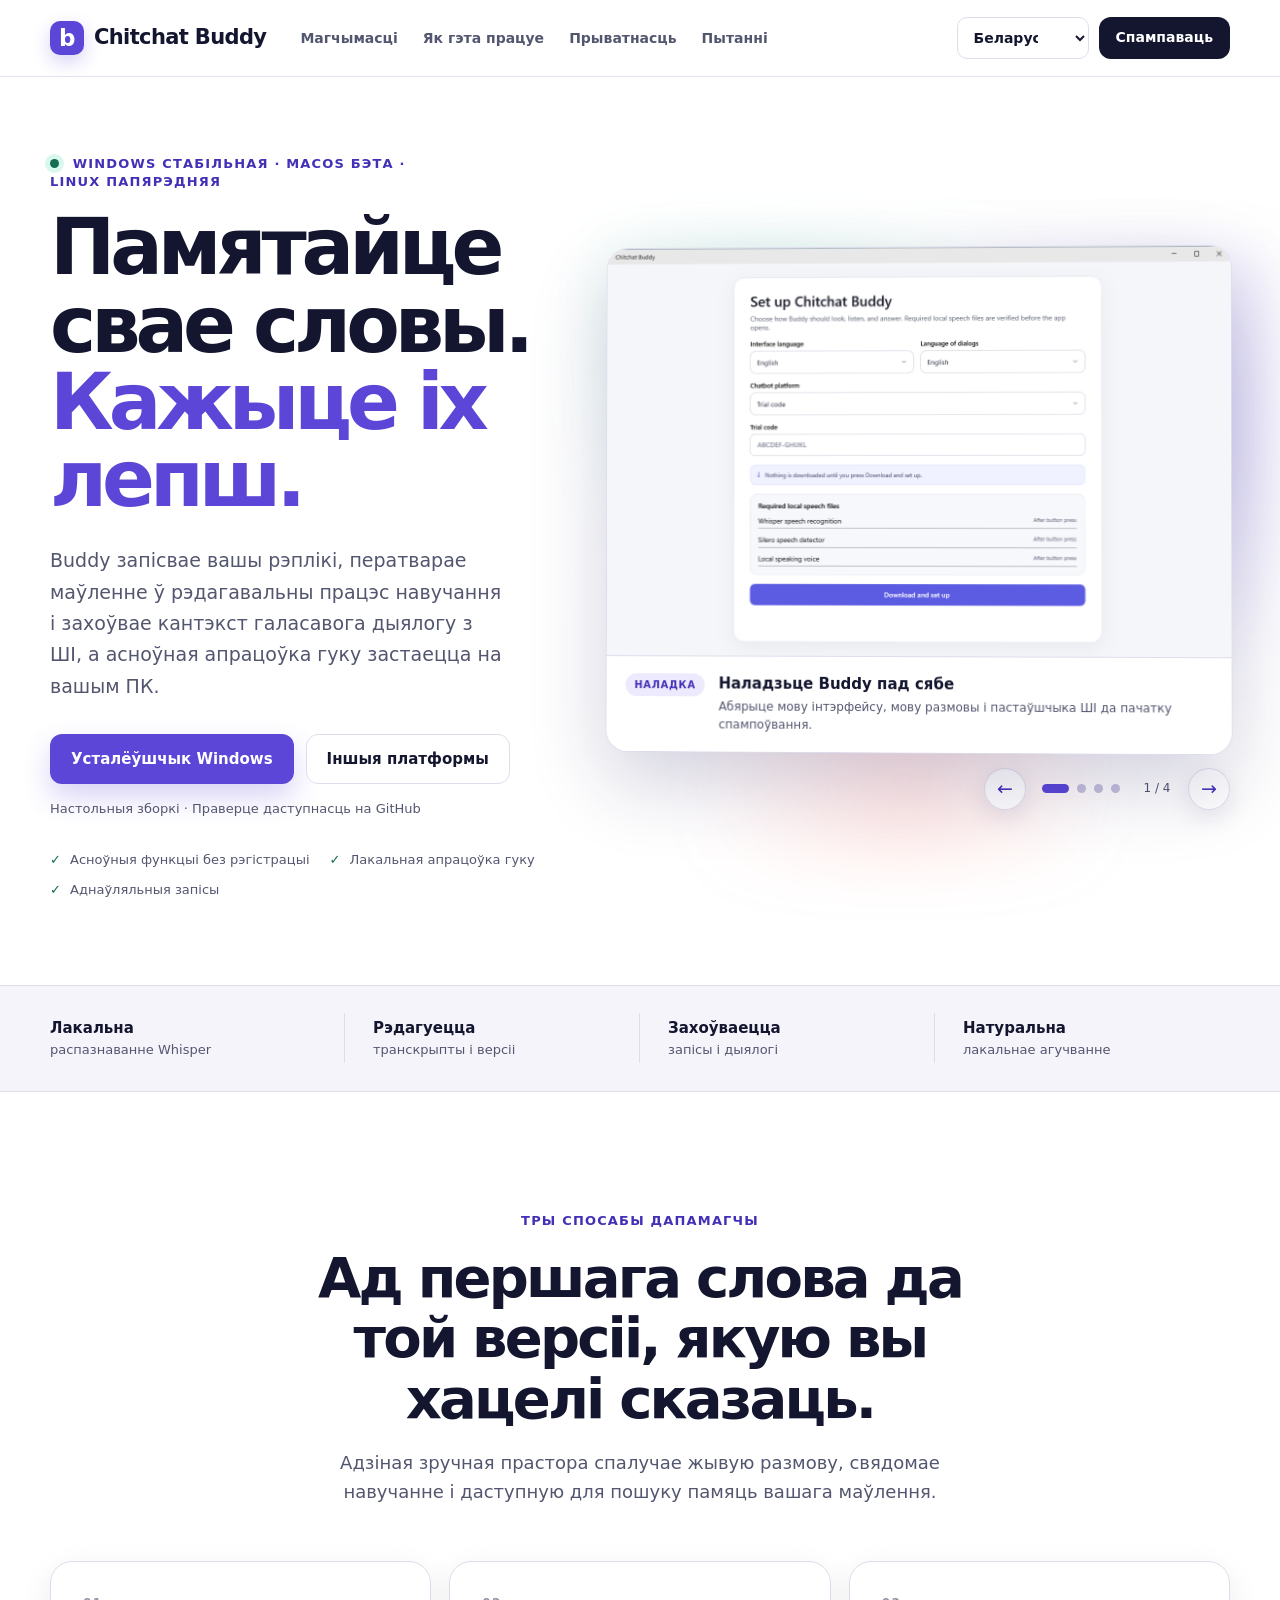
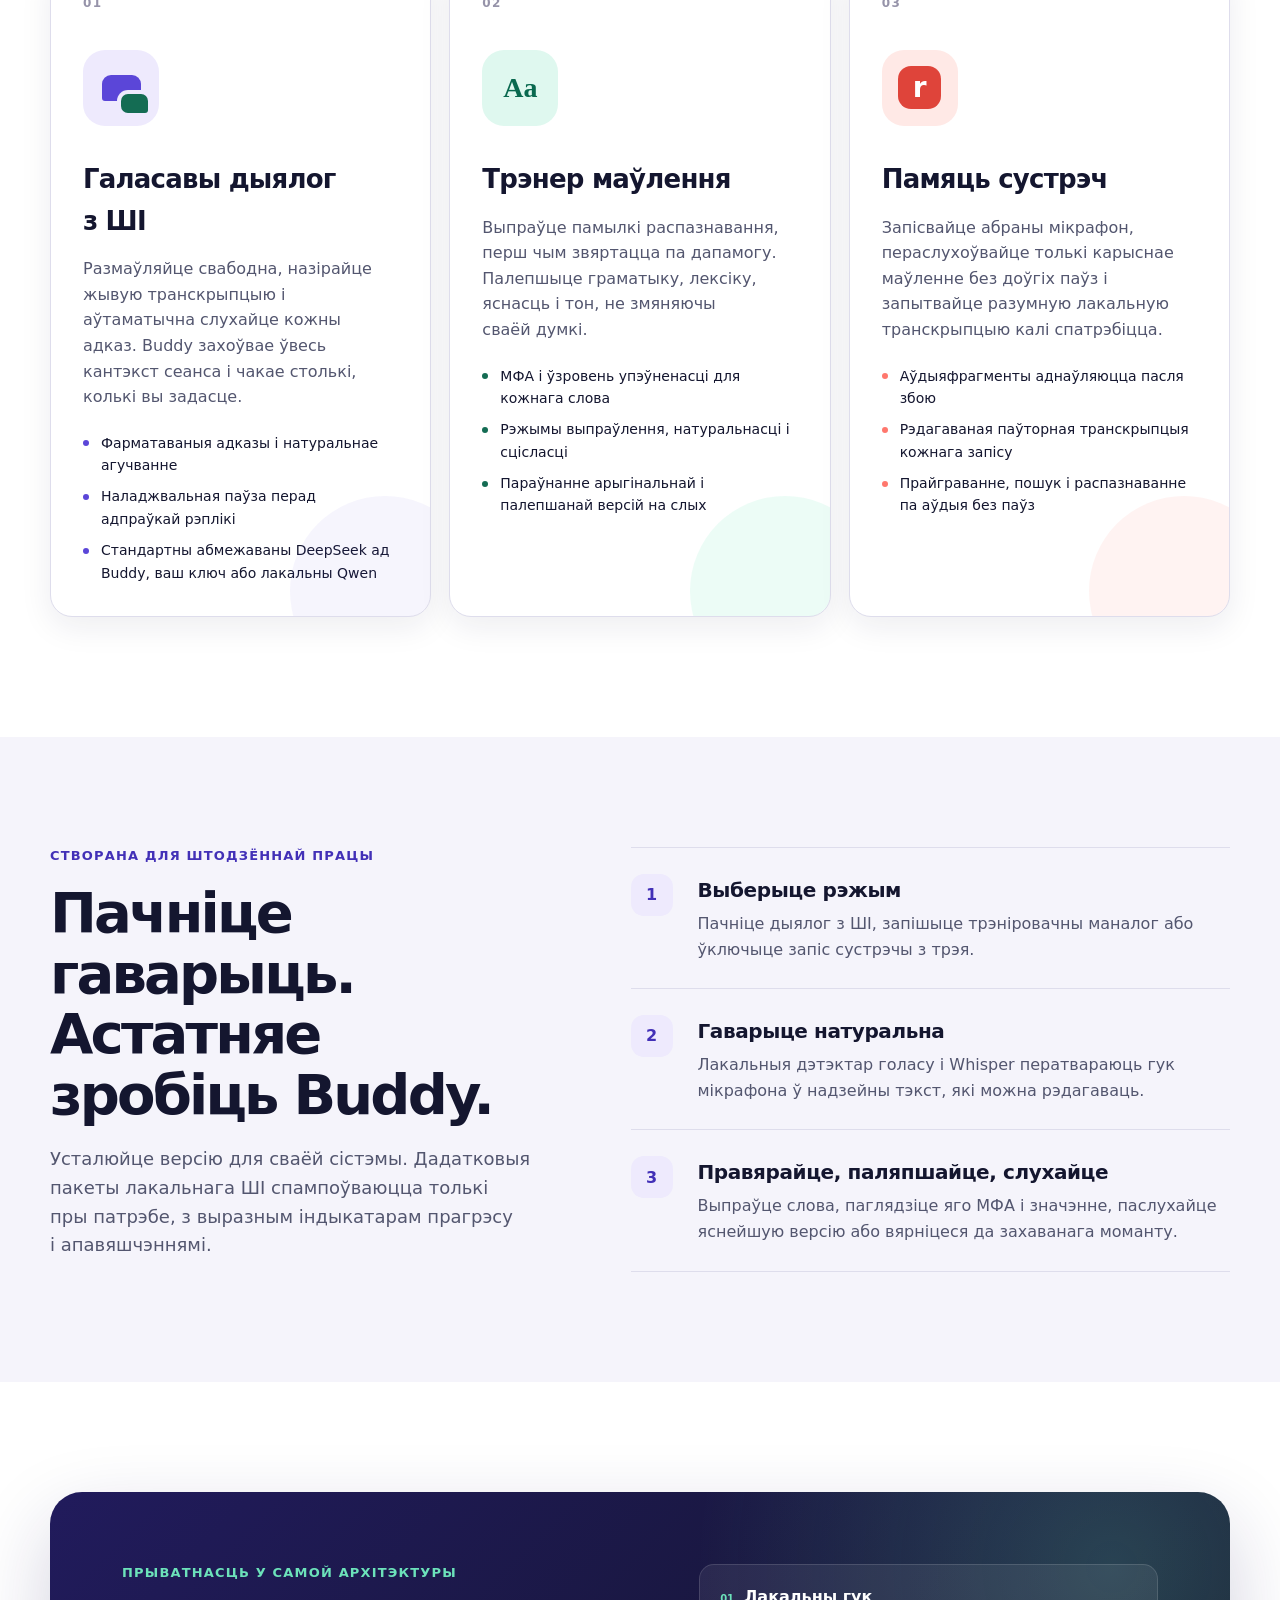
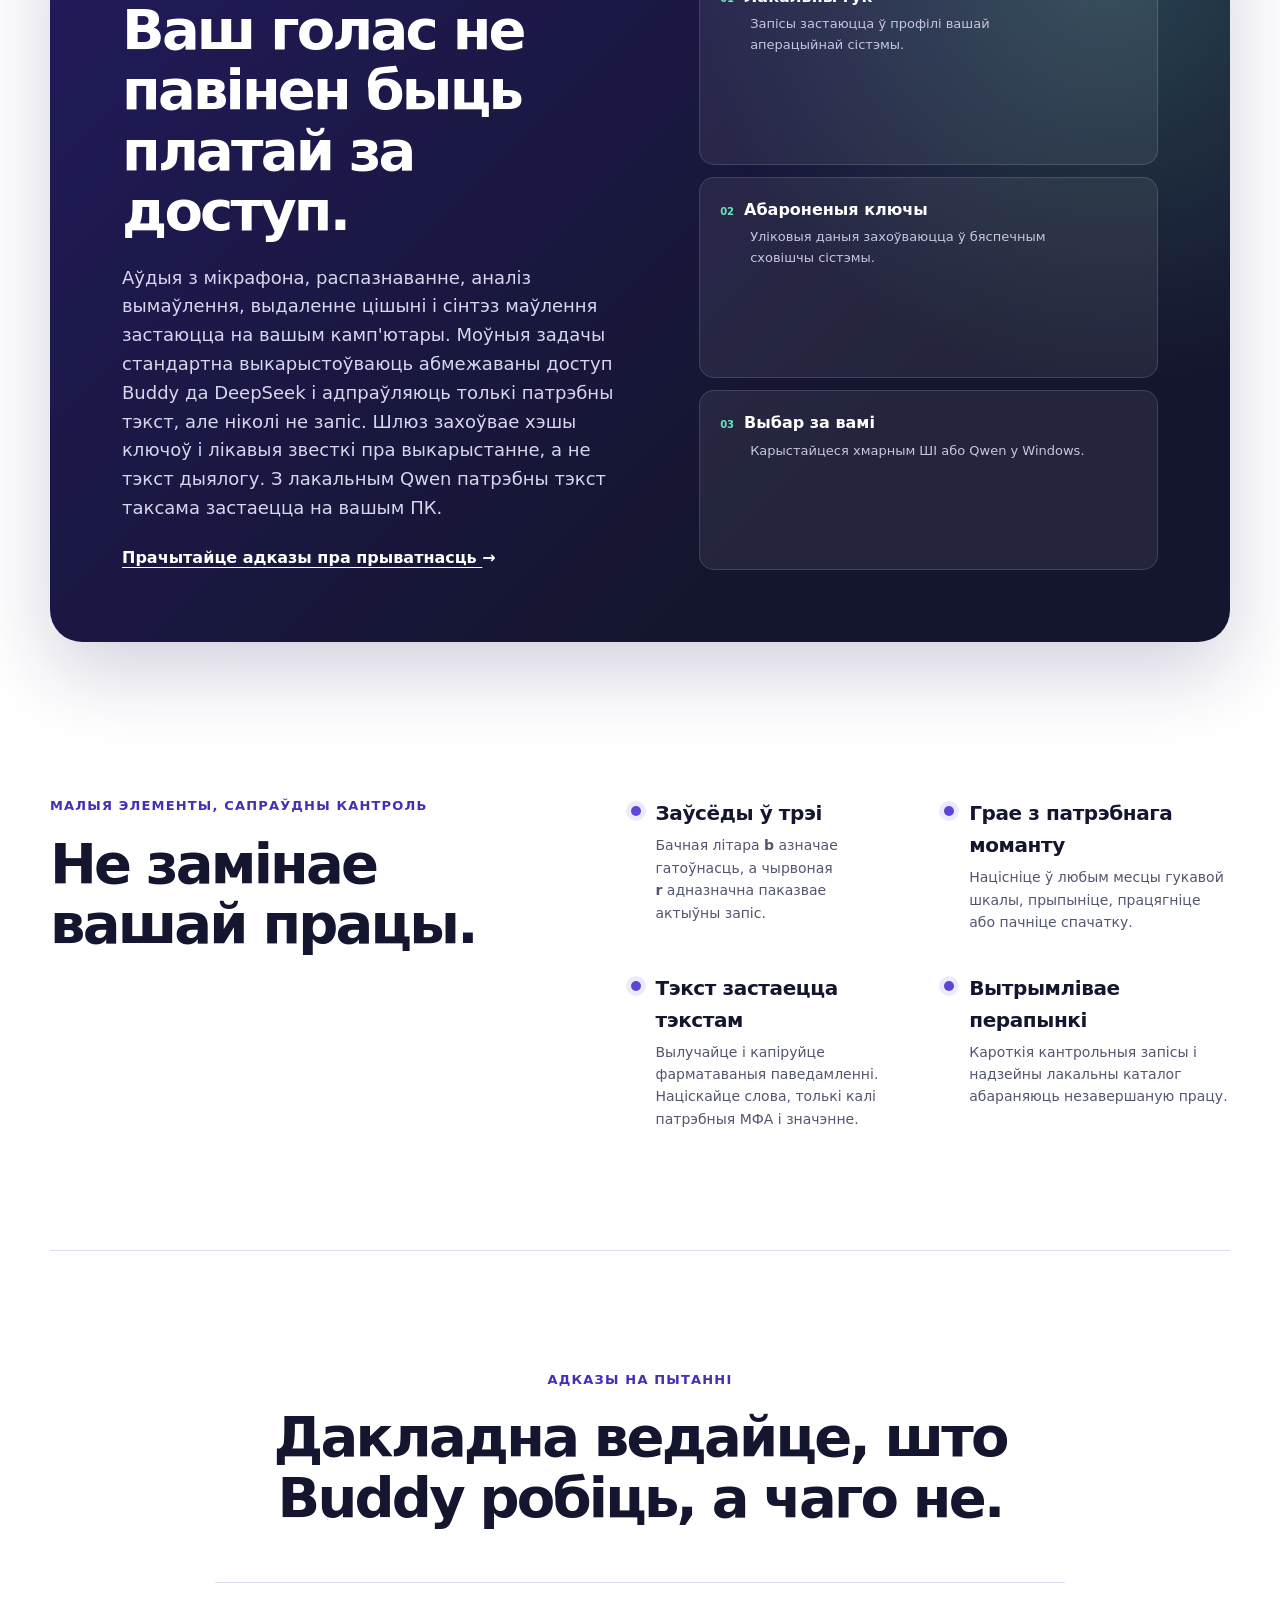
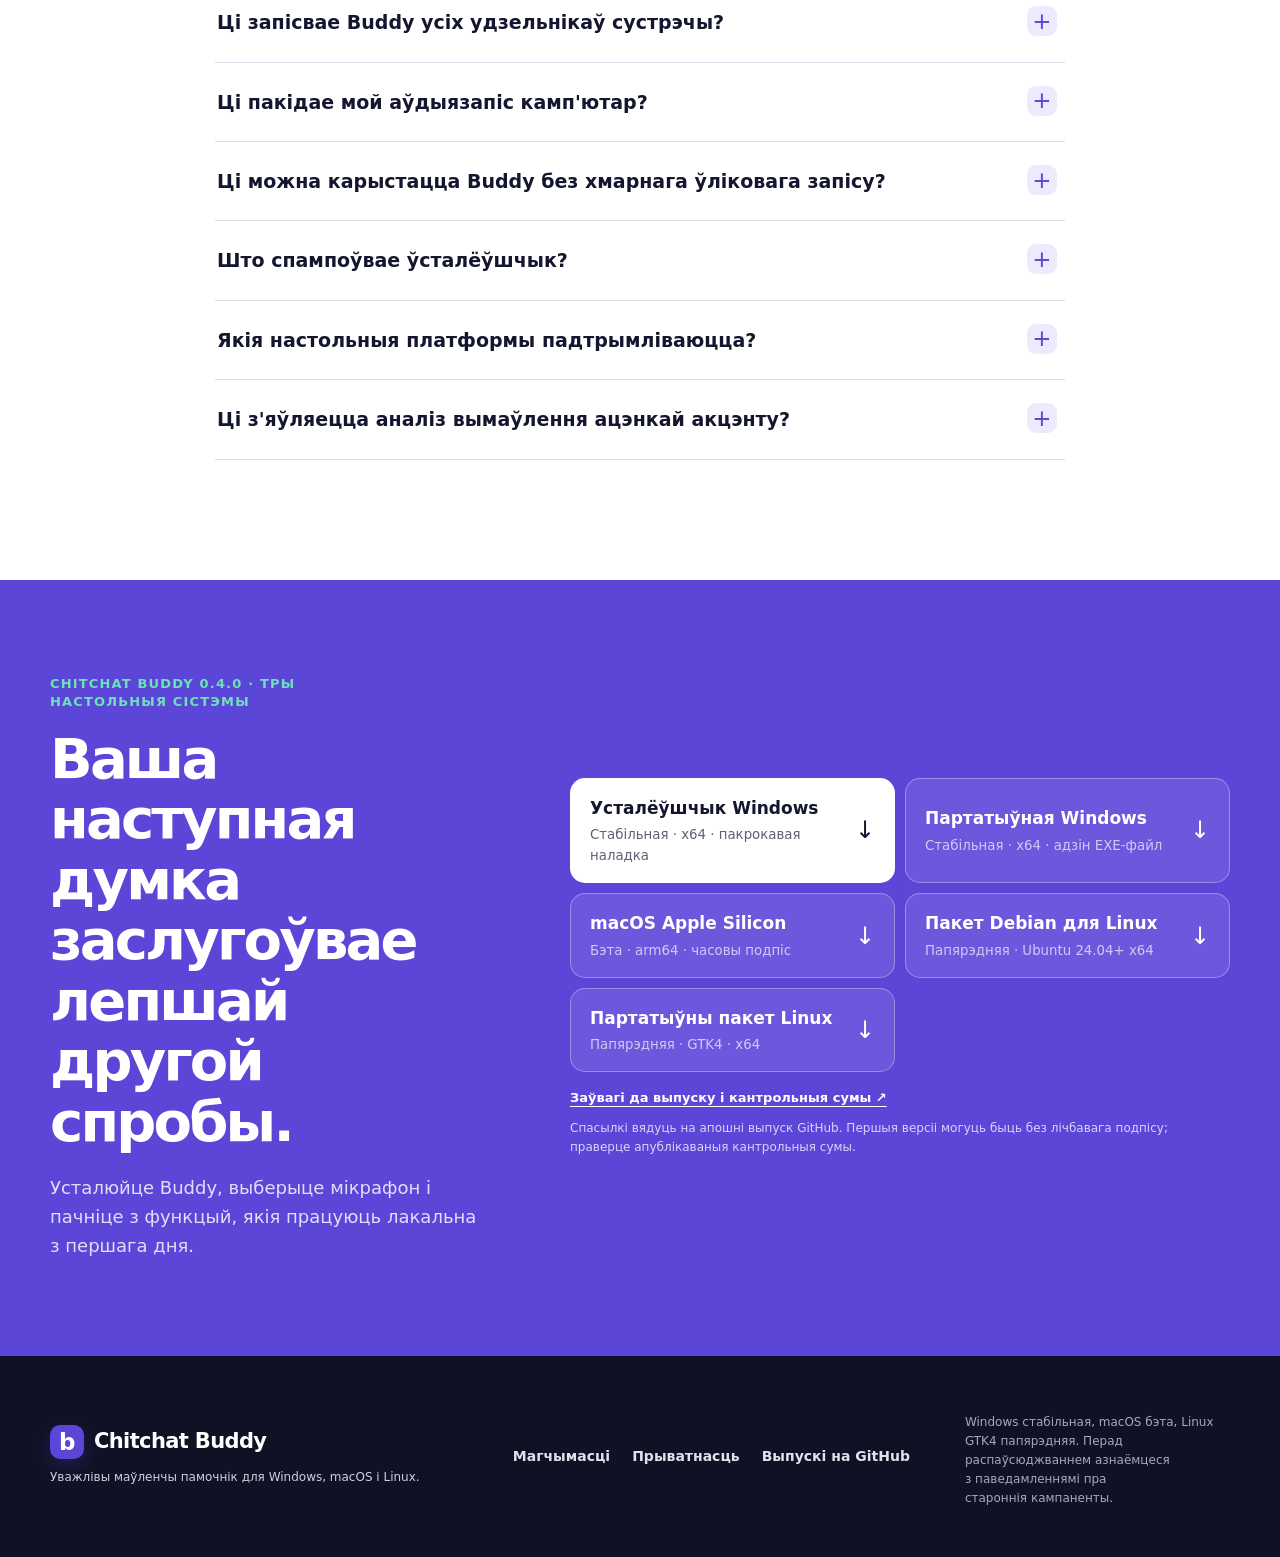
==== commit 7800dafc: "Package the Apple Silicon Catalyst beta cleanly" ====
--- a/site/be/index.html
+++ b/site/be/index.html
@@ -162,10 +162,10 @@
       <div class="section-heading"><p class="eyebrow">Адказы на пытанні</p><h2>Дакладна ведайце, што Buddy робіць, а чаго не.</h2></div>
       <div class="faq-list">
         <details><summary>Ці запісвае Buddy усіх удзельнікаў сустрэчы?</summary><p>Не. Buddy запісвае абраны вамі мікрафон. Ён прызначаны для захавання вашых уласных рэплік, а не галасоў аддаленых удзельнікаў ці сістэмнага гуку Windows. Навушнікі даюць найлепшы вынік.</p></details>
-        <details><summary>Ці пакідае мой аўдыязапіс камп'ютар?</summary><p>Не. Запіс, Whisper, аналіз вымаўлення і агучванне Kokoro выконваюцца лакальна. Стандартны абмежаваны пастаўшчык адпраўляе ў DeepSeek толькі патрэбны для задачы тэкст. Лакальны Qwen пакідае і гэты тэкст на вашым ПК.</p></details>
+        <details><summary>Ці пакідае мой аўдыязапіс камп'ютар?</summary><p>Не. Запіс, Whisper, аналіз вымаўлення і сінтэз маўлення выконваюцца лакальна. Стандартны абмежаваны пастаўшчык адпраўляе ў DeepSeek толькі патрэбны для задачы тэкст. Лакальны Qwen пакідае і гэты тэкст на вашым ПК.</p></details>
         <details><summary>Ці можна карыстацца Buddy без хмарнага ўліковага запісу?</summary><p>Так. Запіс, прайграванне, транскрыпцыя і лакальнае агучванне не патрабуюць яго. Выпуск утрымлівае да 1 000 адказаў або 1 000 000 токенаў абмежаванага доступу да DeepSeek — у залежнасці ад таго, які ліміт будзе дасягнуты раней. Спампуйце лакальны Qwen, каб адказы і паляпшэнні таксама заставаліся на вашым ПК.</p></details>
         <details><summary>Што спампоўвае ўсталёўшчык?</summary><p>Сама праграма аўтаномная. Буйныя маўленчыя і лакальныя ШІ-мадэлі ўсталёўваюцца пры патрэбе, з індыкатарам прагрэсу і паведамленнем пра завяршэнне. Таму не давядзецца чакаць кампанентаў, якімі вы можаце не карыстацца.</p></details>
-        <details><summary>Якія настольныя платформы падтрымліваюцца?</summary><p>Windows 10/11 x64 мае стабільную версію. Зборкі для macOS 13+ на Apple Silicon і Intel маюць статус бэта і пакуль працуюць праз Dock. Ubuntu 24.04+ x64 — эксперыментальная папярэдняя версія на GTK4; значок у трэі патрабуе сумяшчальнага з StatusNotifier асяроддзя. Лакальны Qwen пакуль толькі для Windows.</p></details>
+        <details><summary>Якія настольныя платформы падтрымліваюцца?</summary><p>Windows 10/11 x64 мае стабільную версію. Бэта-зборка для macOS 13+ працуе на Apple Silicon і пакуль выкарыстоўвае Dock. Ацэнка ўпэўненасці слоў і фанетыка па запыце там працуюць; поўны лакальны радок МФА пакуль толькі ў Windows і Linux. Ubuntu 24.04+ x64 — эксперыментальная папярэдняя версія на GTK4; значок у трэі патрабуе сумяшчальнага з StatusNotifier асяроддзя. Лакальны Qwen пакуль толькі для Windows.</p></details>
         <details><summary>Ці з'яўляецца аналіз вымаўлення ацэнкай акцэнту?</summary><p>Не. Buddy выкарыстоўвае час слоў і ўпэўненасць распазнавання, каб адзначыць месцы, якія варта праверыць. МФА — гэта падказка, а не ацэнка вашага акцэнту або асобы.</p></details>
       </div>
     </section>
@@ -176,7 +176,6 @@
         <a class="download-card primary-download" data-download-asset="Buddy-Setup.exe" aria-describedby="release-note" href="https://github.com/__BUDDY_REPOSITORY__/releases/latest/download/Buddy-Setup.exe"><span class="download-copy"><strong>Усталёўшчык Windows</strong><small>Стабільная · x64 · пакрокавая наладка</small></span><span class="download-arrow" aria-hidden="true">↓</span></a>
         <a class="download-card" data-download-asset="Buddy.exe" aria-describedby="release-note" href="https://github.com/__BUDDY_REPOSITORY__/releases/latest/download/Buddy.exe"><span class="download-copy"><strong>Партатыўная Windows</strong><small>Стабільная · x64 · адзін EXE-файл</small></span><span class="download-arrow" aria-hidden="true">↓</span></a>
         <a class="download-card" data-download-asset="Buddy-macOS-arm64-beta.zip" aria-describedby="release-note" href="https://github.com/__BUDDY_REPOSITORY__/releases/latest/download/Buddy-macOS-arm64-beta.zip"><span class="download-copy"><strong>macOS Apple Silicon</strong><small>Бэта · arm64 · часовы подпіс</small></span><span class="download-arrow" aria-hidden="true">↓</span></a>
-        <a class="download-card" data-download-asset="Buddy-macOS-x64-beta.zip" aria-describedby="release-note" href="https://github.com/__BUDDY_REPOSITORY__/releases/latest/download/Buddy-macOS-x64-beta.zip"><span class="download-copy"><strong>macOS Intel</strong><small>Бэта · x64 · часовы подпіс</small></span><span class="download-arrow" aria-hidden="true">↓</span></a>
         <a class="download-card" data-download-asset="Buddy-Linux-x64-preview.deb" aria-describedby="release-note" href="https://github.com/__BUDDY_REPOSITORY__/releases/latest/download/Buddy-Linux-x64-preview.deb"><span class="download-copy"><strong>Пакет Debian для Linux</strong><small>Папярэдняя · Ubuntu 24.04+ x64</small></span><span class="download-arrow" aria-hidden="true">↓</span></a>
         <a class="download-card" data-download-asset="Buddy-Linux-x64-preview.tar.gz" aria-describedby="release-note" href="https://github.com/__BUDDY_REPOSITORY__/releases/latest/download/Buddy-Linux-x64-preview.tar.gz"><span class="download-copy"><strong>Партатыўны пакет Linux</strong><small>Папярэдняя · GTK4 · x64</small></span><span class="download-arrow" aria-hidden="true">↓</span></a>
         <a class="release-link" data-release-link href="https://github.com/__BUDDY_REPOSITORY__/releases/latest">Заўвагі да выпуску і кантрольныя сумы <span aria-hidden="true">↗</span></a>
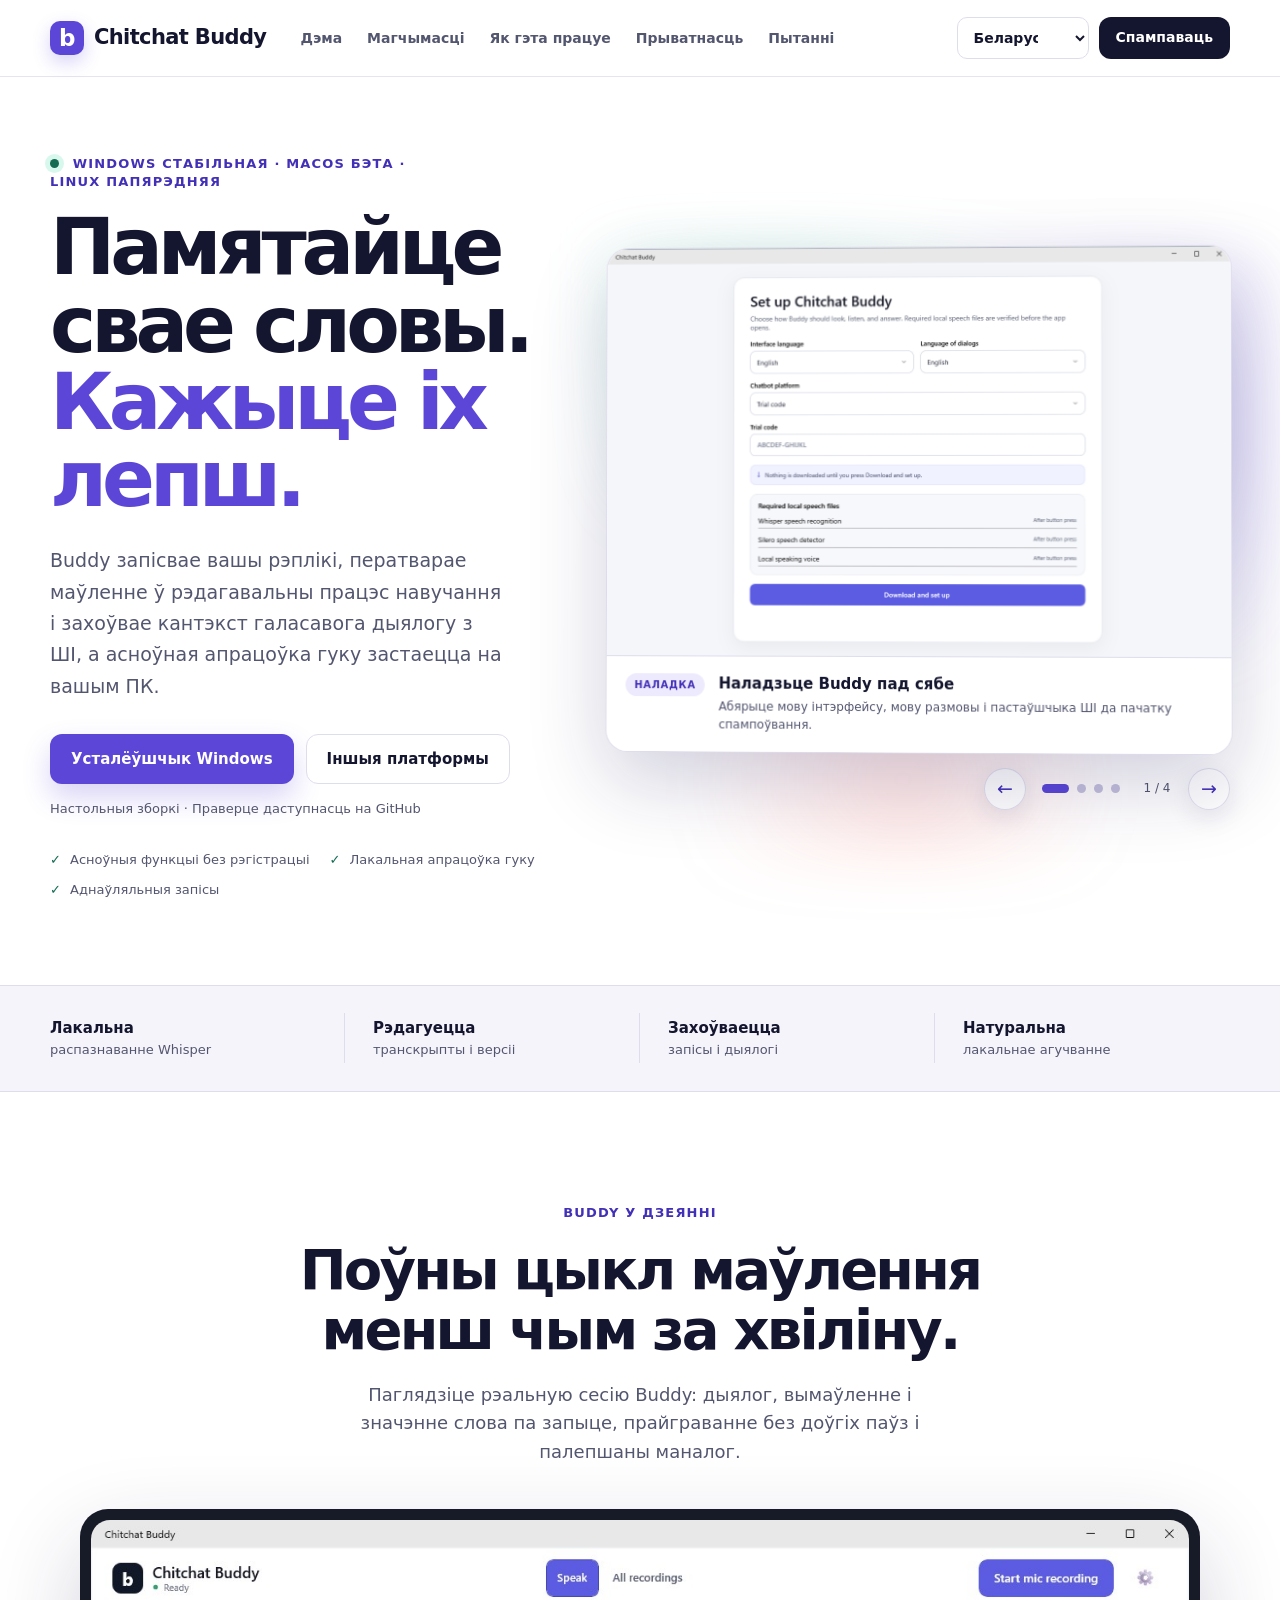
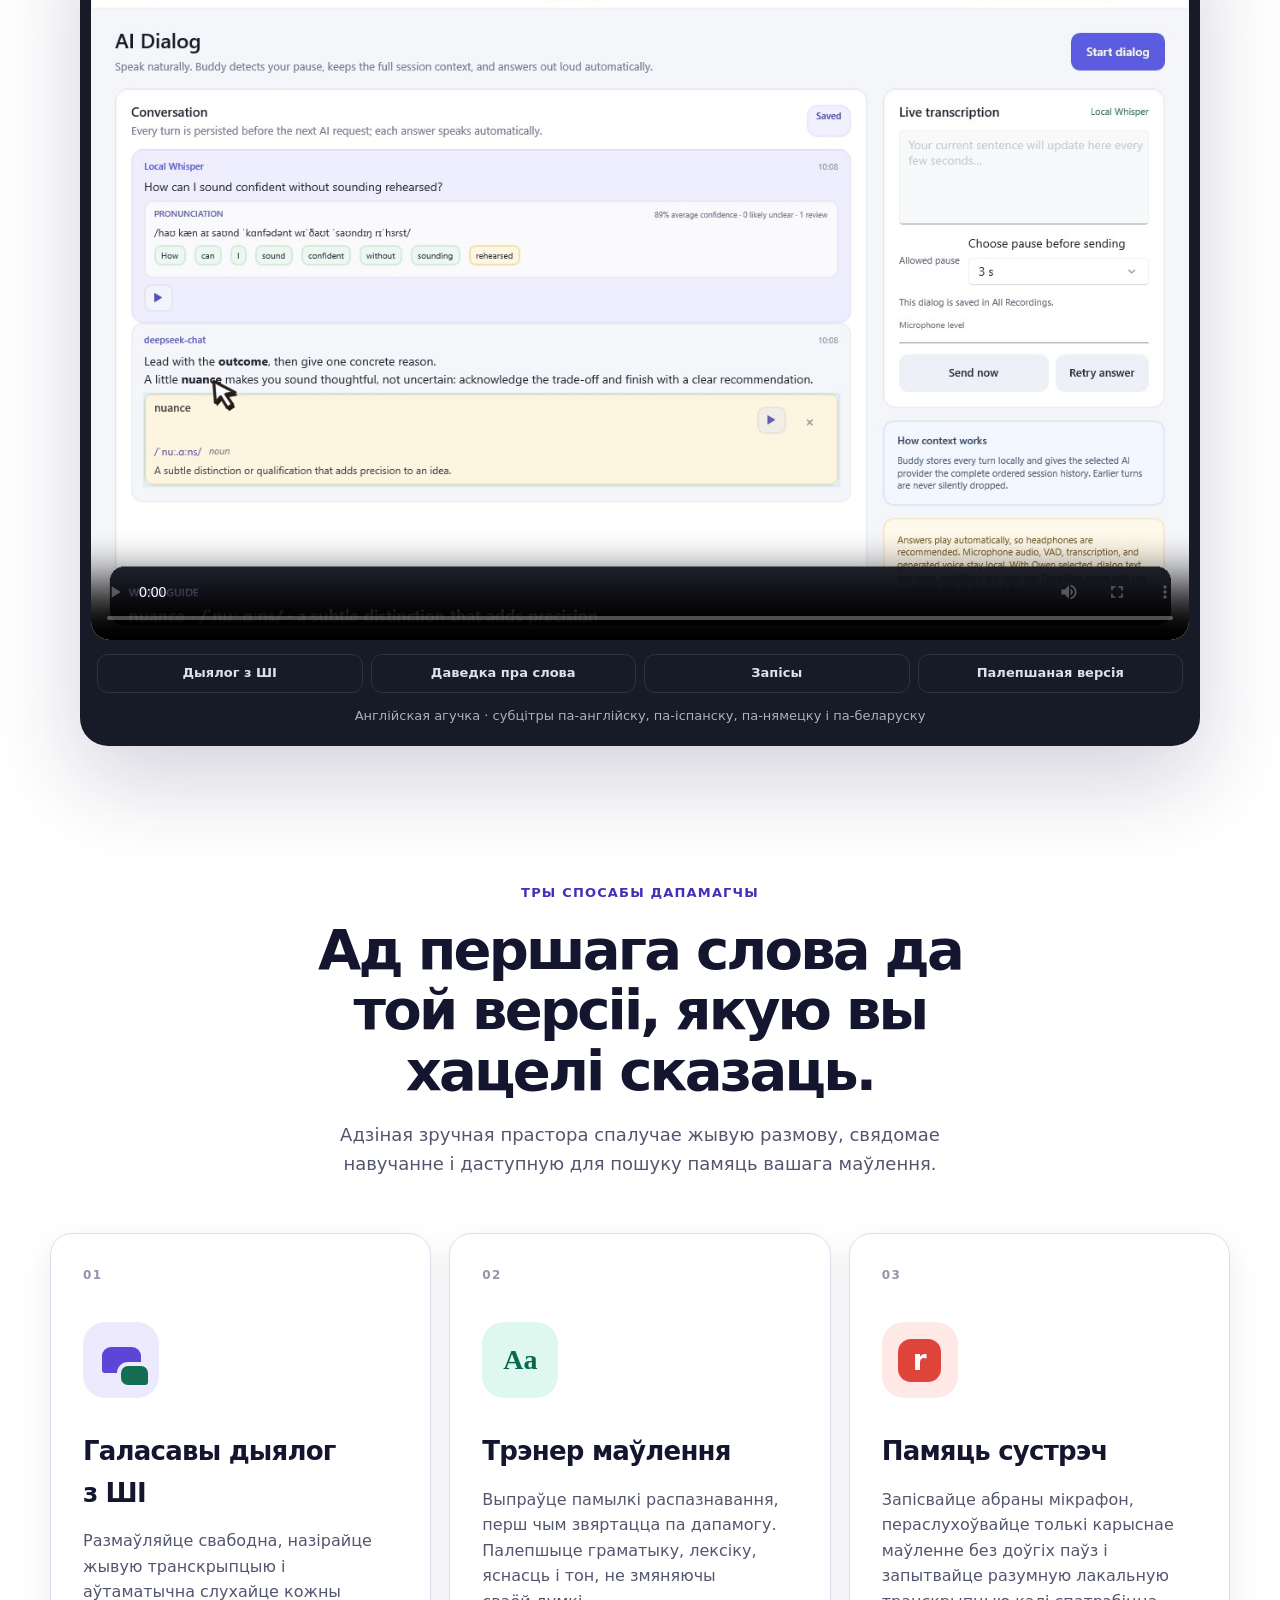
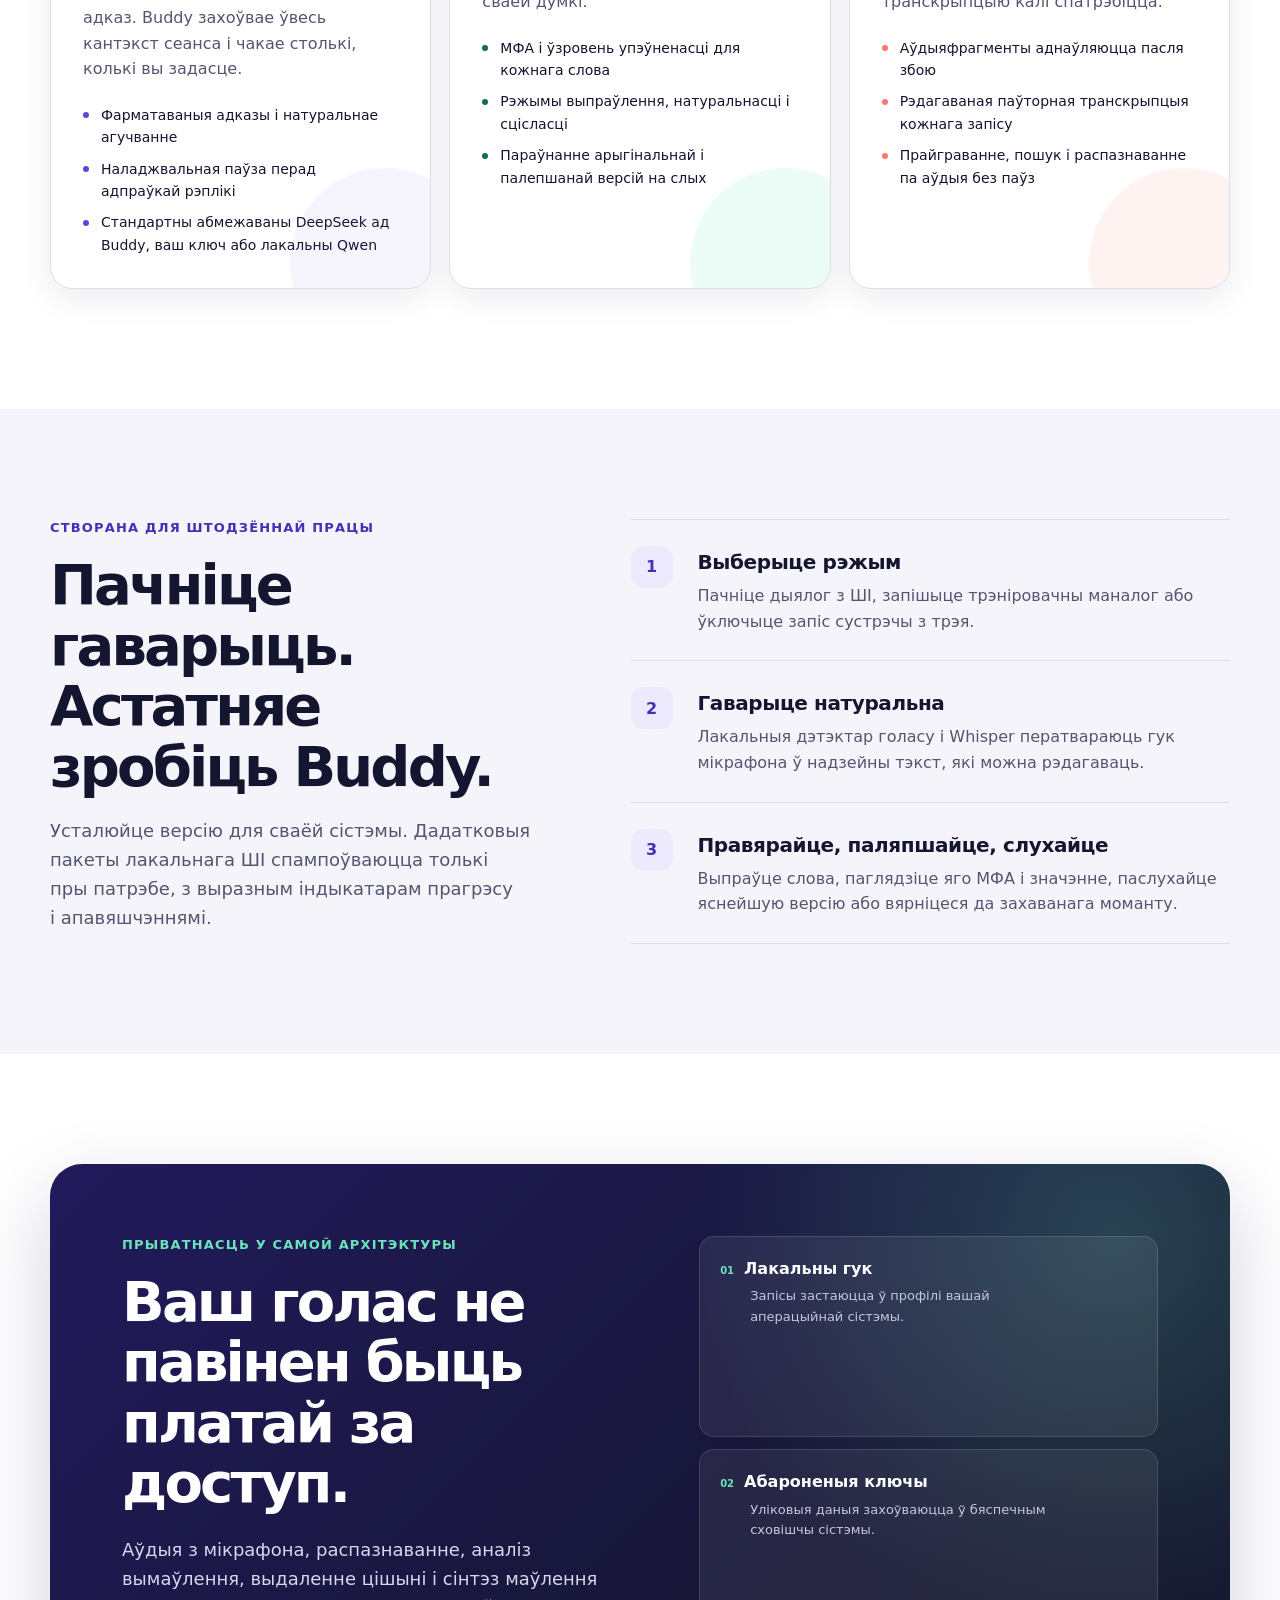
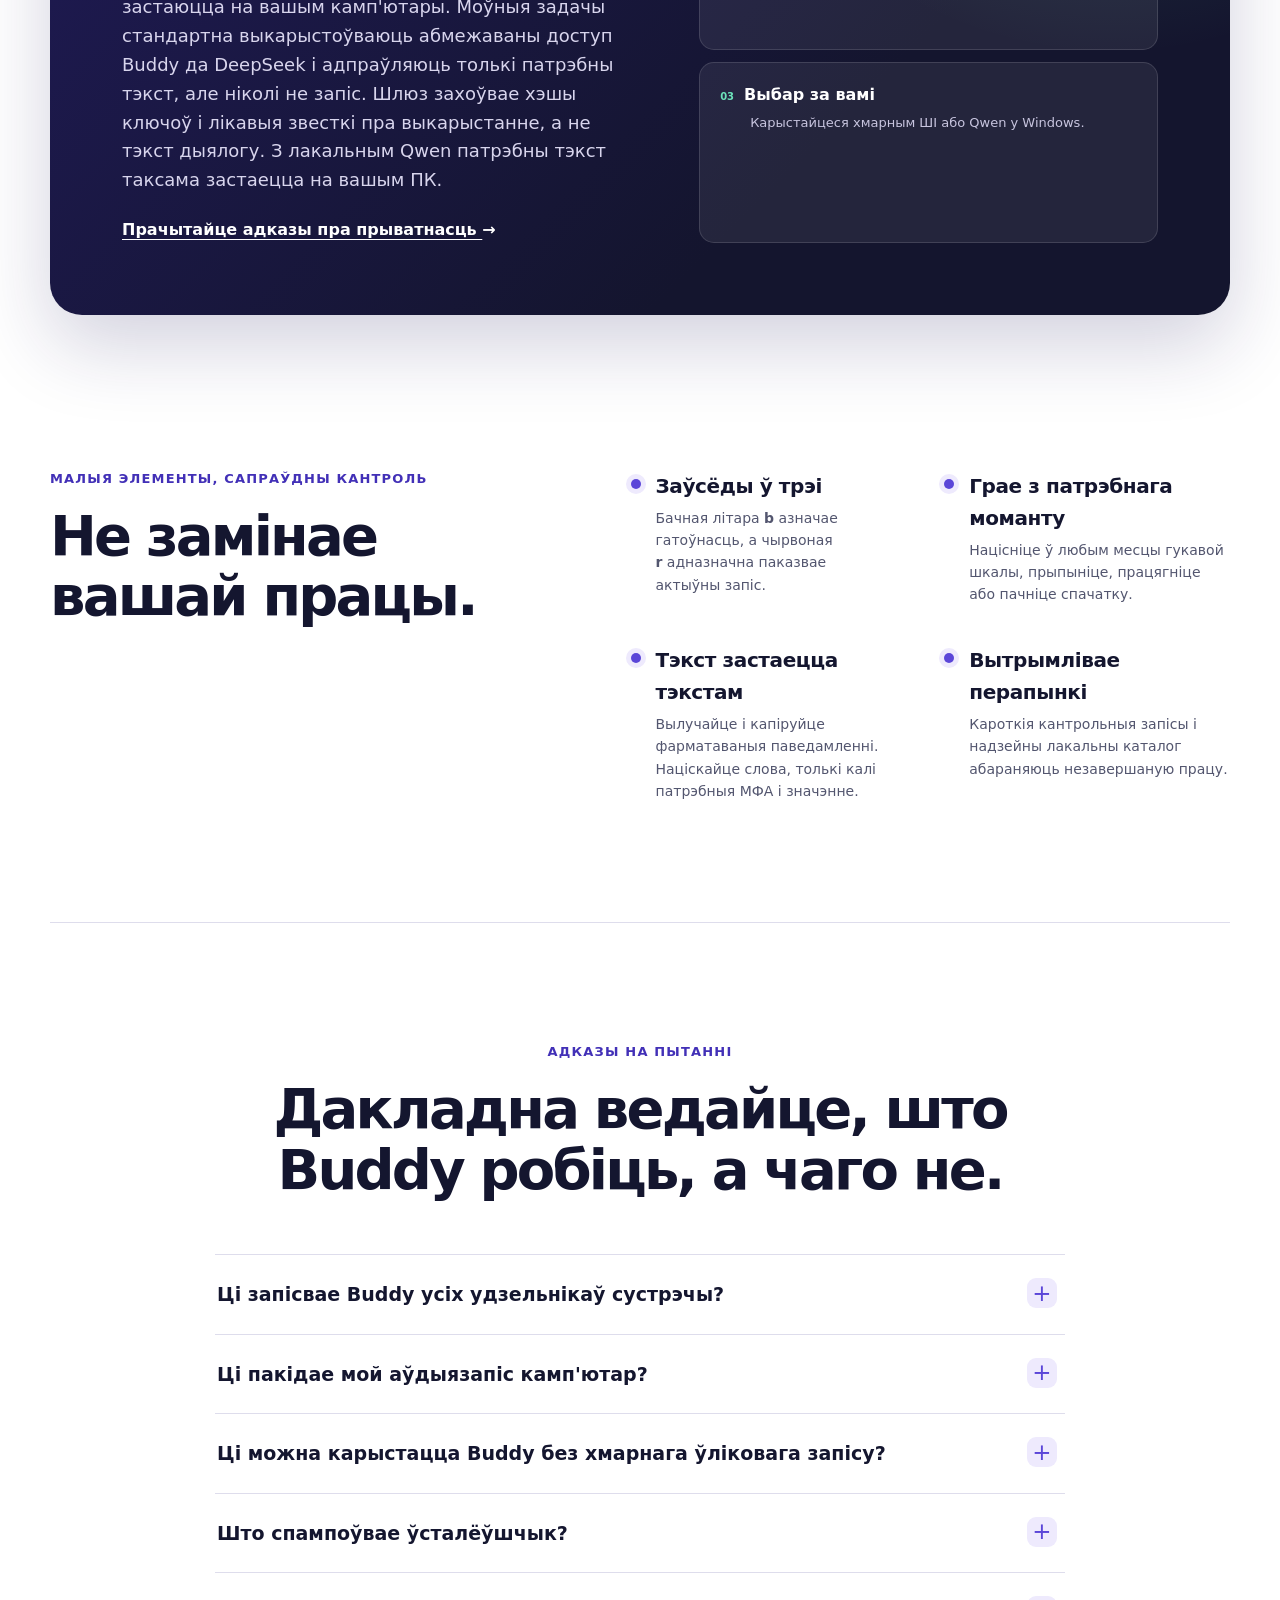
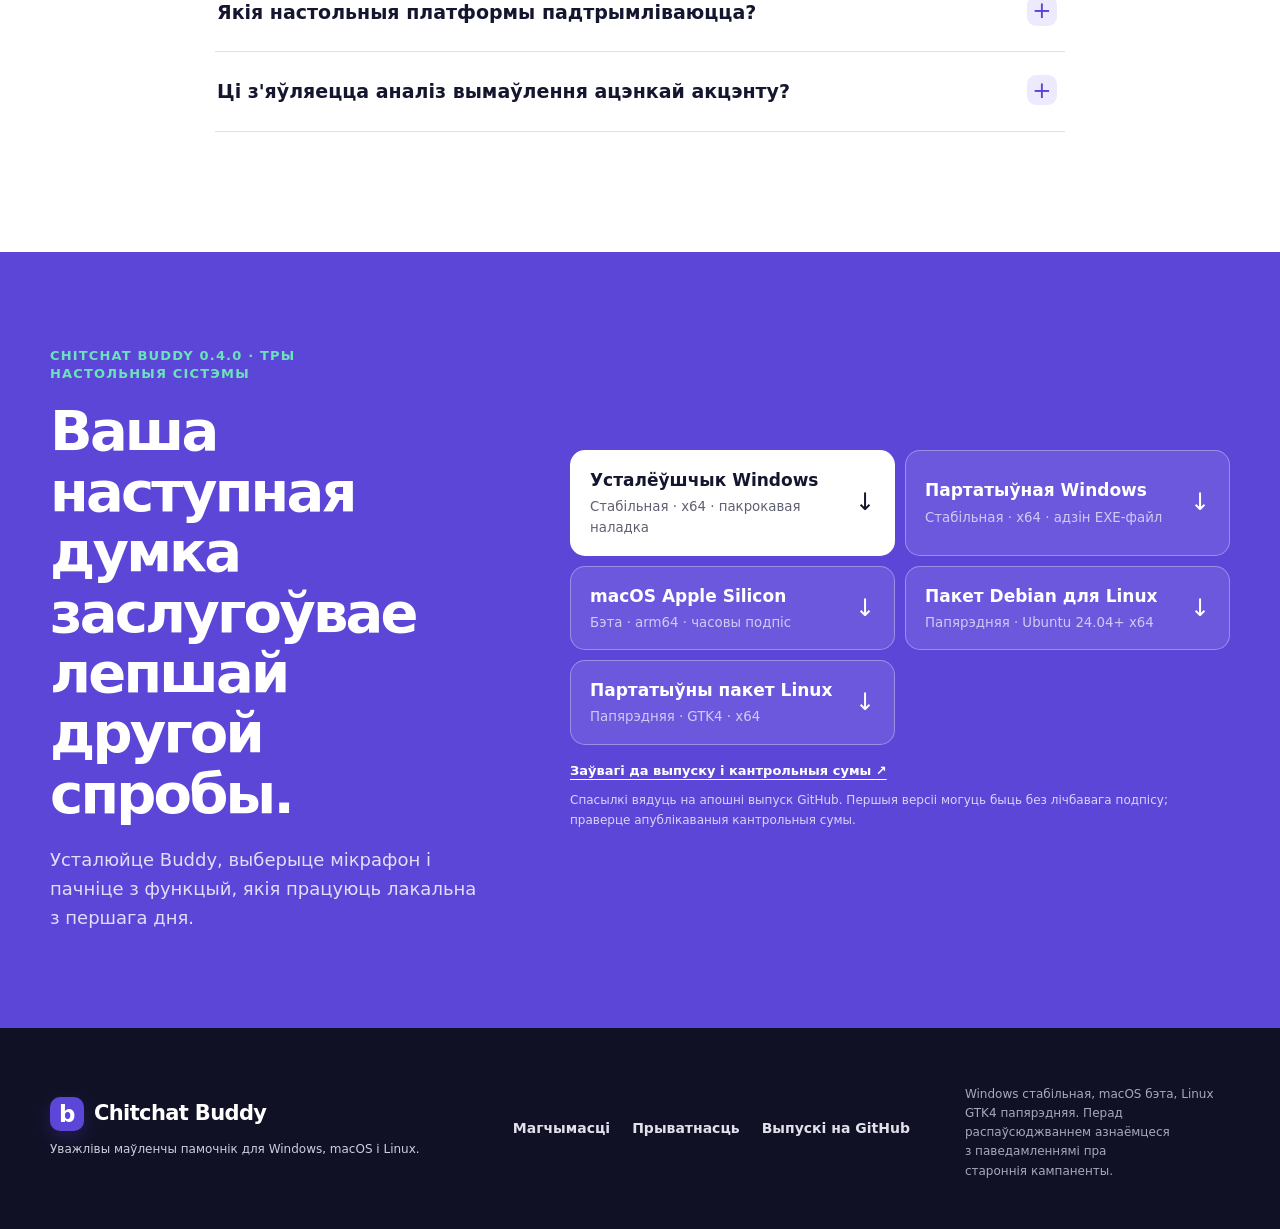
==== commit b28872f4: "Add product walkthrough to website" ====
--- a/site/be/index.html
+++ b/site/be/index.html
@@ -53,6 +53,20 @@
   <script type="application/ld+json">
   {
     "@context": "https://schema.org",
+    "@type": "VideoObject",
+    "name": "Поўны агляд Chitchat Buddy",
+    "description": "Рэальная сесія Buddy з кантэкстным дыялогам з ШІ, вымаўленнем і значэннем слова, прайграваннем без доўгіх паўз, пошукам па хвалі і больш ясным маналогам.",
+    "thumbnailUrl": "__SITE_BASE_URL__/video/buddy-walkthrough-poster.jpg",
+    "contentUrl": "__SITE_BASE_URL__/video/buddy-walkthrough.mp4",
+    "embedUrl": "__SITE_BASE_URL__/be/#demo",
+    "uploadDate": "2026-08-12",
+    "duration": "PT58S",
+    "inLanguage": "en"
+  }
+  </script>
+  <script type="application/ld+json">
+  {
+    "@context": "https://schema.org",
     "@type": "FAQPage",
     "mainEntity": [
       {"@type": "Question", "name": "Ці запісвае Buddy усіх удзельнікаў сустрэчы?", "acceptedAnswer": {"@type": "Answer", "text": "Не. Buddy запісвае абраны вамі мікрафон і прызначаны для захавання вашых уласных рэплік, а не галасоў аддаленых удзельнікаў ці сістэмнага гуку."}},
@@ -67,7 +81,7 @@
   <header class="site-header">
     <div class="nav-shell">
       <a class="brand" href="../" aria-label="Галоўная старонка Chitchat Buddy"><span class="brand-mark" aria-hidden="true">b</span><span>Chitchat Buddy</span></a>
-      <nav class="main-nav" aria-label="Асноўная навігацыя"><a href="#features">Магчымасці</a><a href="#how-it-works">Як гэта працуе</a><a href="#privacy">Прыватнасць</a><a href="#faq">Пытанні</a></nav>
+      <nav class="main-nav" aria-label="Асноўная навігацыя"><a href="#demo">Дэма</a><a href="#features">Магчымасці</a><a href="#how-it-works">Як гэта працуе</a><a href="#privacy">Прыватнасць</a><a href="#faq">Пытанні</a></nav>
       <div class="nav-actions">
         <label class="language-label" for="language-select">Мова</label>
         <select id="language-select" class="language-select" aria-label="Выбраць мову"><option value="en">English</option><option value="es">Español</option><option value="de">Deutsch</option><option value="be" selected>Беларуская</option></select>
@@ -125,6 +139,22 @@
 
     <section class="proof-strip" aria-label="Магчымасці Buddy"><div class="section-shell proof-grid"><div><strong>Лакальна</strong><span>распазнаванне Whisper</span></div><div><strong>Рэдагуецца</strong><span>транскрыпты і версіі</span></div><div><strong>Захоўваецца</strong><span>запісы і дыялогі</span></div><div><strong>Натуральна</strong><span>лакальнае агучванне</span></div></div></section>
 
+    <section class="demo-section section-shell" id="demo">
+      <div class="section-heading"><p class="eyebrow">Buddy у дзеянні</p><h2>Поўны цыкл маўлення менш чым за хвіліну.</h2><p>Паглядзіце рэальную сесію Buddy: дыялог, вымаўленне і значэнне слова па запыце, прайграванне без доўгіх паўз і палепшаны маналог.</p></div>
+      <div class="demo-video-shell">
+        <video controls preload="metadata" playsinline width="1284" height="842" poster="../video/buddy-walkthrough-poster.jpg" aria-label="Агляд Chitchat Buddy">
+          <source src="../video/buddy-walkthrough.mp4" type="video/mp4">
+          <track kind="captions" srclang="en" label="English" src="../video/buddy-walkthrough.en.vtt">
+          <track kind="subtitles" srclang="es" label="Español" src="../video/buddy-walkthrough.es.vtt">
+          <track kind="subtitles" srclang="de" label="Deutsch" src="../video/buddy-walkthrough.de.vtt">
+          <track kind="subtitles" srclang="be" label="Беларуская" src="../video/buddy-walkthrough.be.vtt" default>
+          Ваш браўзер не можа прайграць гэта відэа. <a href="../video/buddy-walkthrough.mp4">Спампаваць агляд</a>.
+        </video>
+        <div class="demo-chapters" aria-label="Раздзелы агляду"><span>Дыялог з ШІ</span><span>Даведка пра слова</span><span>Запісы</span><span>Палепшаная версія</span></div>
+        <p class="demo-language-note">Англійская агучка · субцітры па-англійску, па-іспанску, па-нямецку і па-беларуску</p>
+      </div>
+    </section>
+
     <section class="features-section section-shell" id="features">
       <div class="section-heading"><p class="eyebrow">Тры спосабы дапамагчы</p><h2>Ад першага слова да той версіі, якую вы хацелі сказаць.</h2><p>Адзіная зручная прастора спалучае жывую размову, свядомае навучанне і даступную для пошуку памяць вашага маўлення.</p></div>
       <div class="feature-grid">
--- a/site/styles.css
+++ b/site/styles.css
@@ -821,6 +821,72 @@
   font-size: 13px;
 }
 
+.demo-section {
+  padding-block: 112px 18px;
+}
+
+.demo-section .section-heading {
+  margin-bottom: 42px;
+}
+
+.demo-video-shell {
+  max-width: 1120px;
+  margin-inline: auto;
+  padding: 10px;
+  border: 1px solid rgba(30, 27, 56, 0.15);
+  border-radius: 28px;
+  background: #171a27;
+  box-shadow: 0 34px 90px rgba(35, 29, 78, 0.2);
+}
+
+.demo-video-shell video {
+  display: block;
+  width: 100%;
+  height: auto;
+  aspect-ratio: 1284 / 842;
+  border-radius: 19px;
+  background: #0d0f18;
+}
+
+.demo-video-shell video:focus-visible {
+  outline: 4px solid var(--mint);
+  outline-offset: 4px;
+}
+
+.demo-video-shell video::cue {
+  color: #fff;
+  background: rgba(18, 22, 38, 0.92);
+  font: 600 18px/1.35 "Segoe UI", sans-serif;
+}
+
+.demo-chapters {
+  display: grid;
+  grid-template-columns: repeat(4, 1fr);
+  gap: 8px;
+  padding: 14px 6px 0;
+}
+
+.demo-chapters span {
+  min-height: 38px;
+  display: flex;
+  align-items: center;
+  justify-content: center;
+  padding: 8px 10px;
+  border: 1px solid rgba(255, 255, 255, 0.1);
+  border-radius: 11px;
+  color: #dedff0;
+  font-size: 13px;
+  font-weight: 700;
+  text-align: center;
+}
+
+.demo-language-note {
+  margin: 13px 8px 8px;
+  color: #aaaec3;
+  font-size: 13px;
+  text-align: center;
+}
+
 .features-section,
 .faq-section {
   padding-block: 120px;
@@ -1491,6 +1557,27 @@
     padding-block: 78px;
   }
 
+  .demo-section {
+    padding-block: 78px 0;
+  }
+
+  .demo-section .section-heading {
+    margin-bottom: 30px;
+  }
+
+  .demo-video-shell {
+    padding: 6px;
+    border-radius: 19px;
+  }
+
+  .demo-video-shell video {
+    border-radius: 14px;
+  }
+
+  .demo-chapters {
+    grid-template-columns: 1fr 1fr;
+  }
+
   .section-heading {
     margin-bottom: 38px;
     text-align: left;
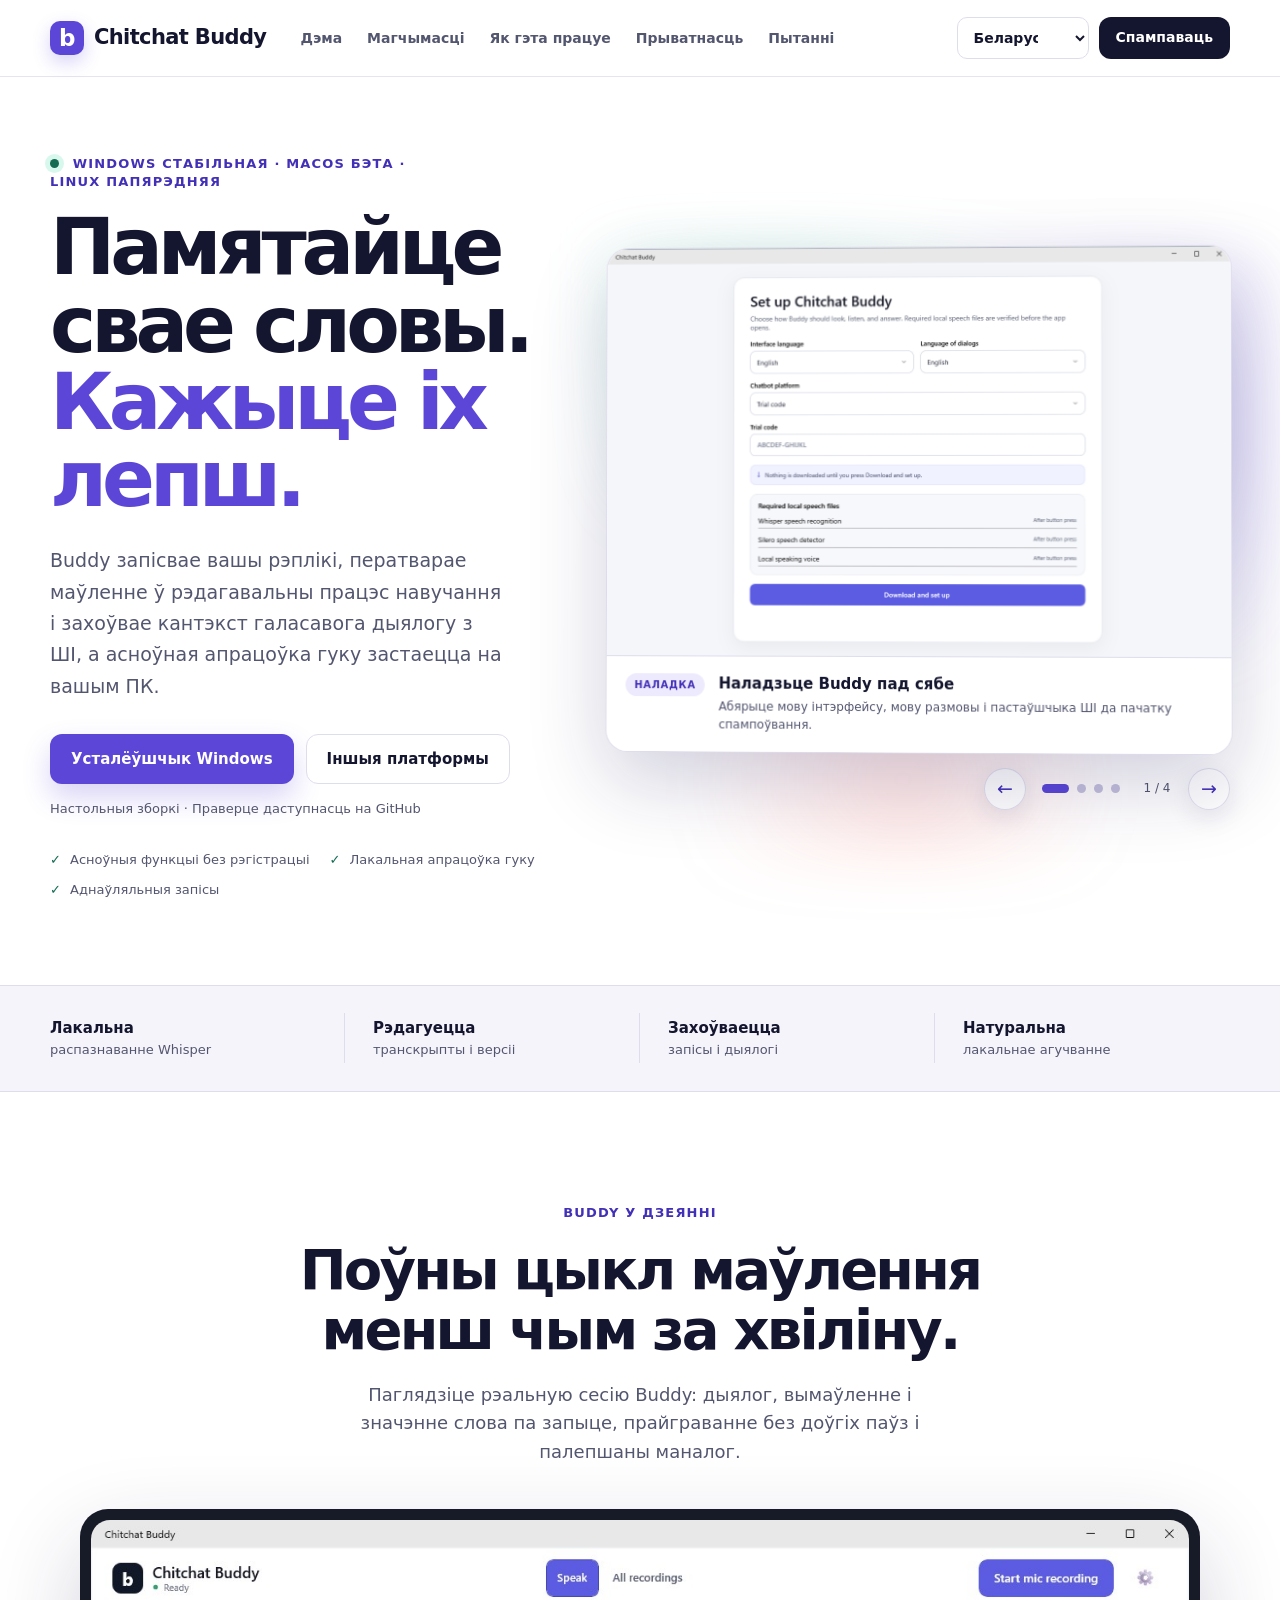
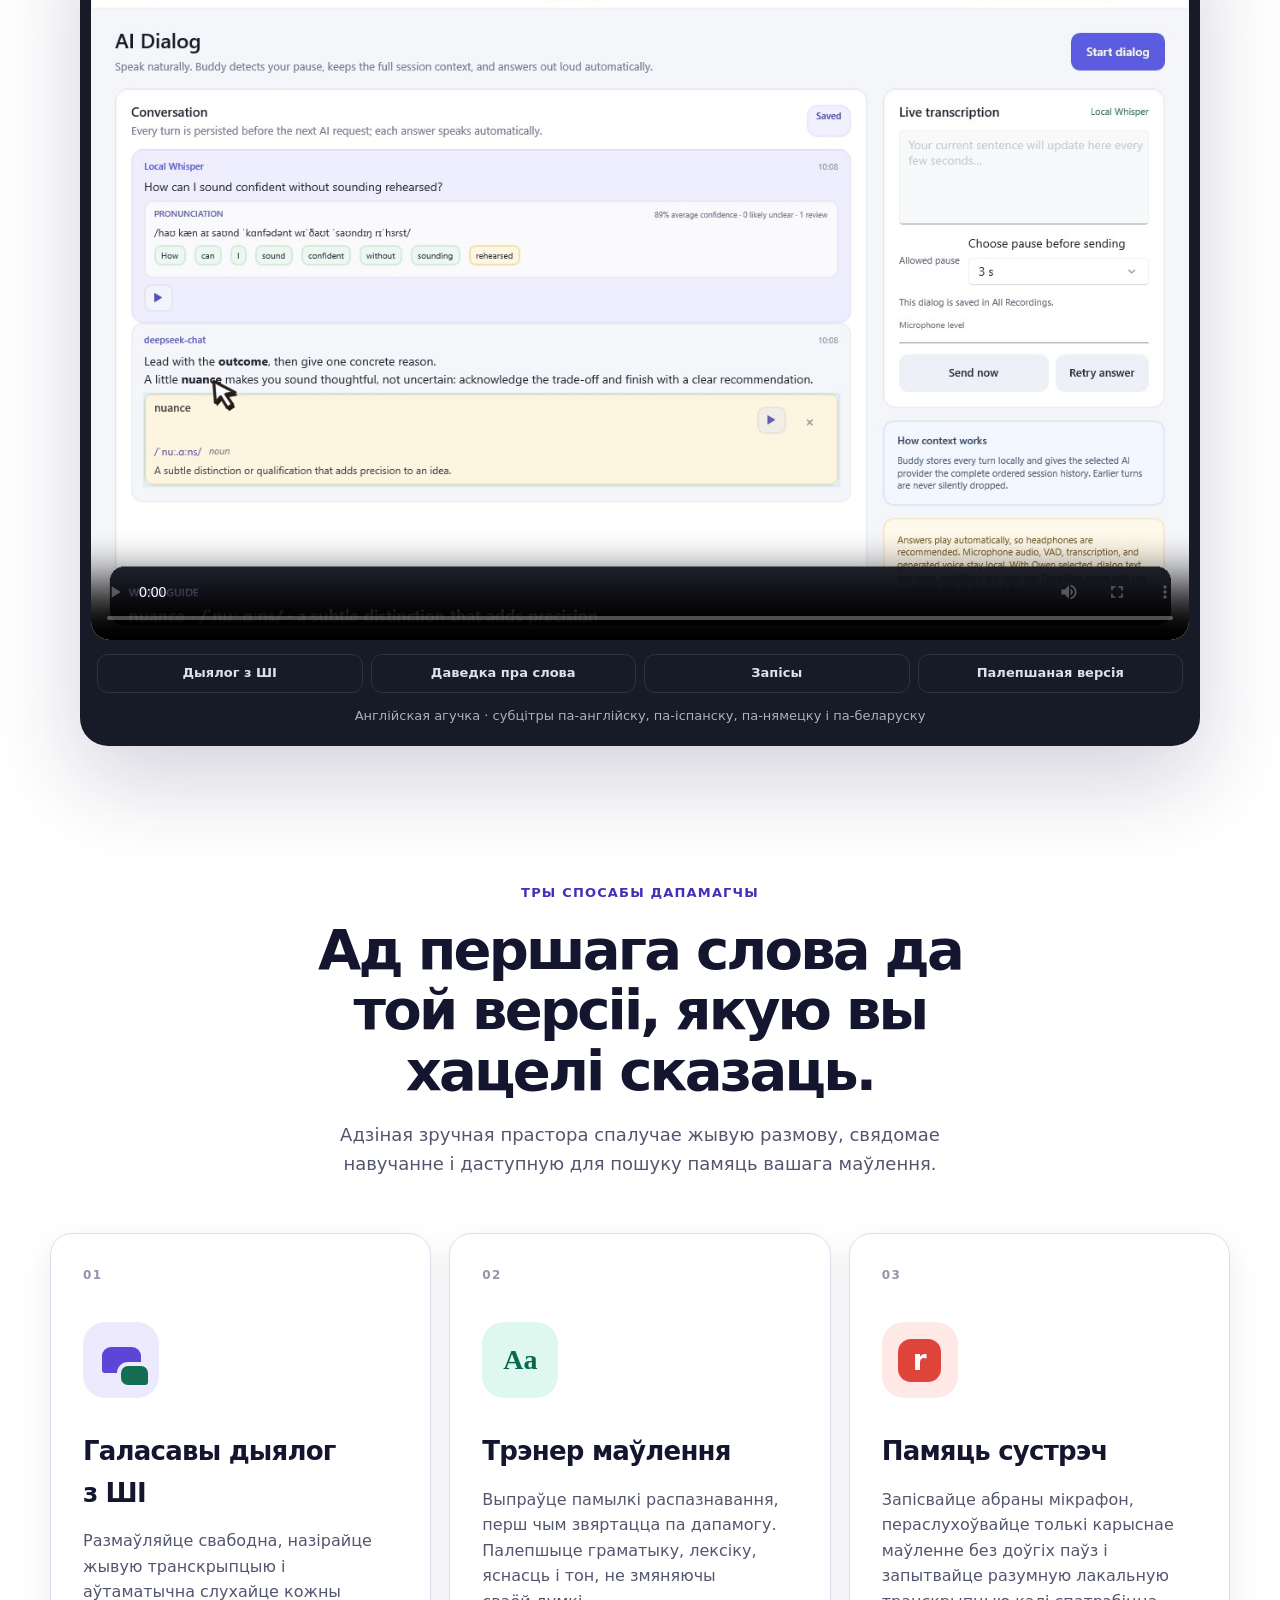
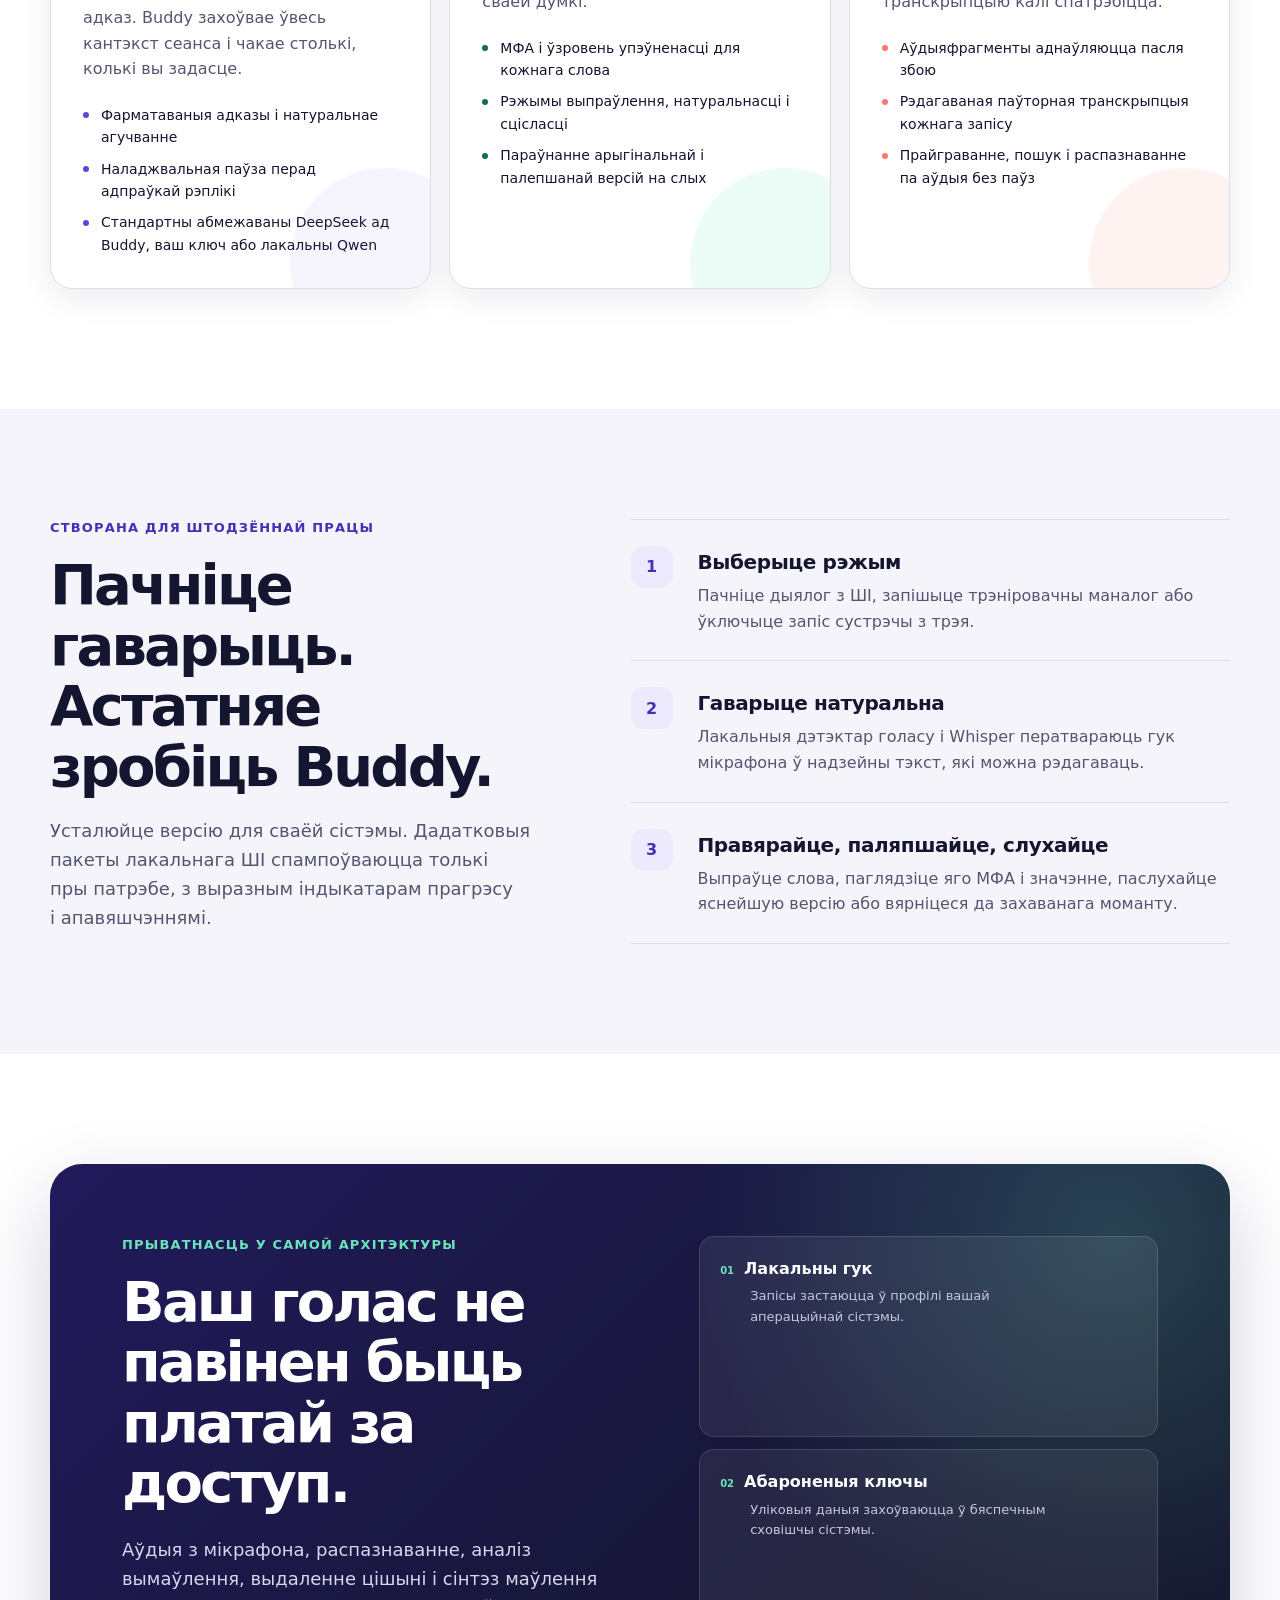
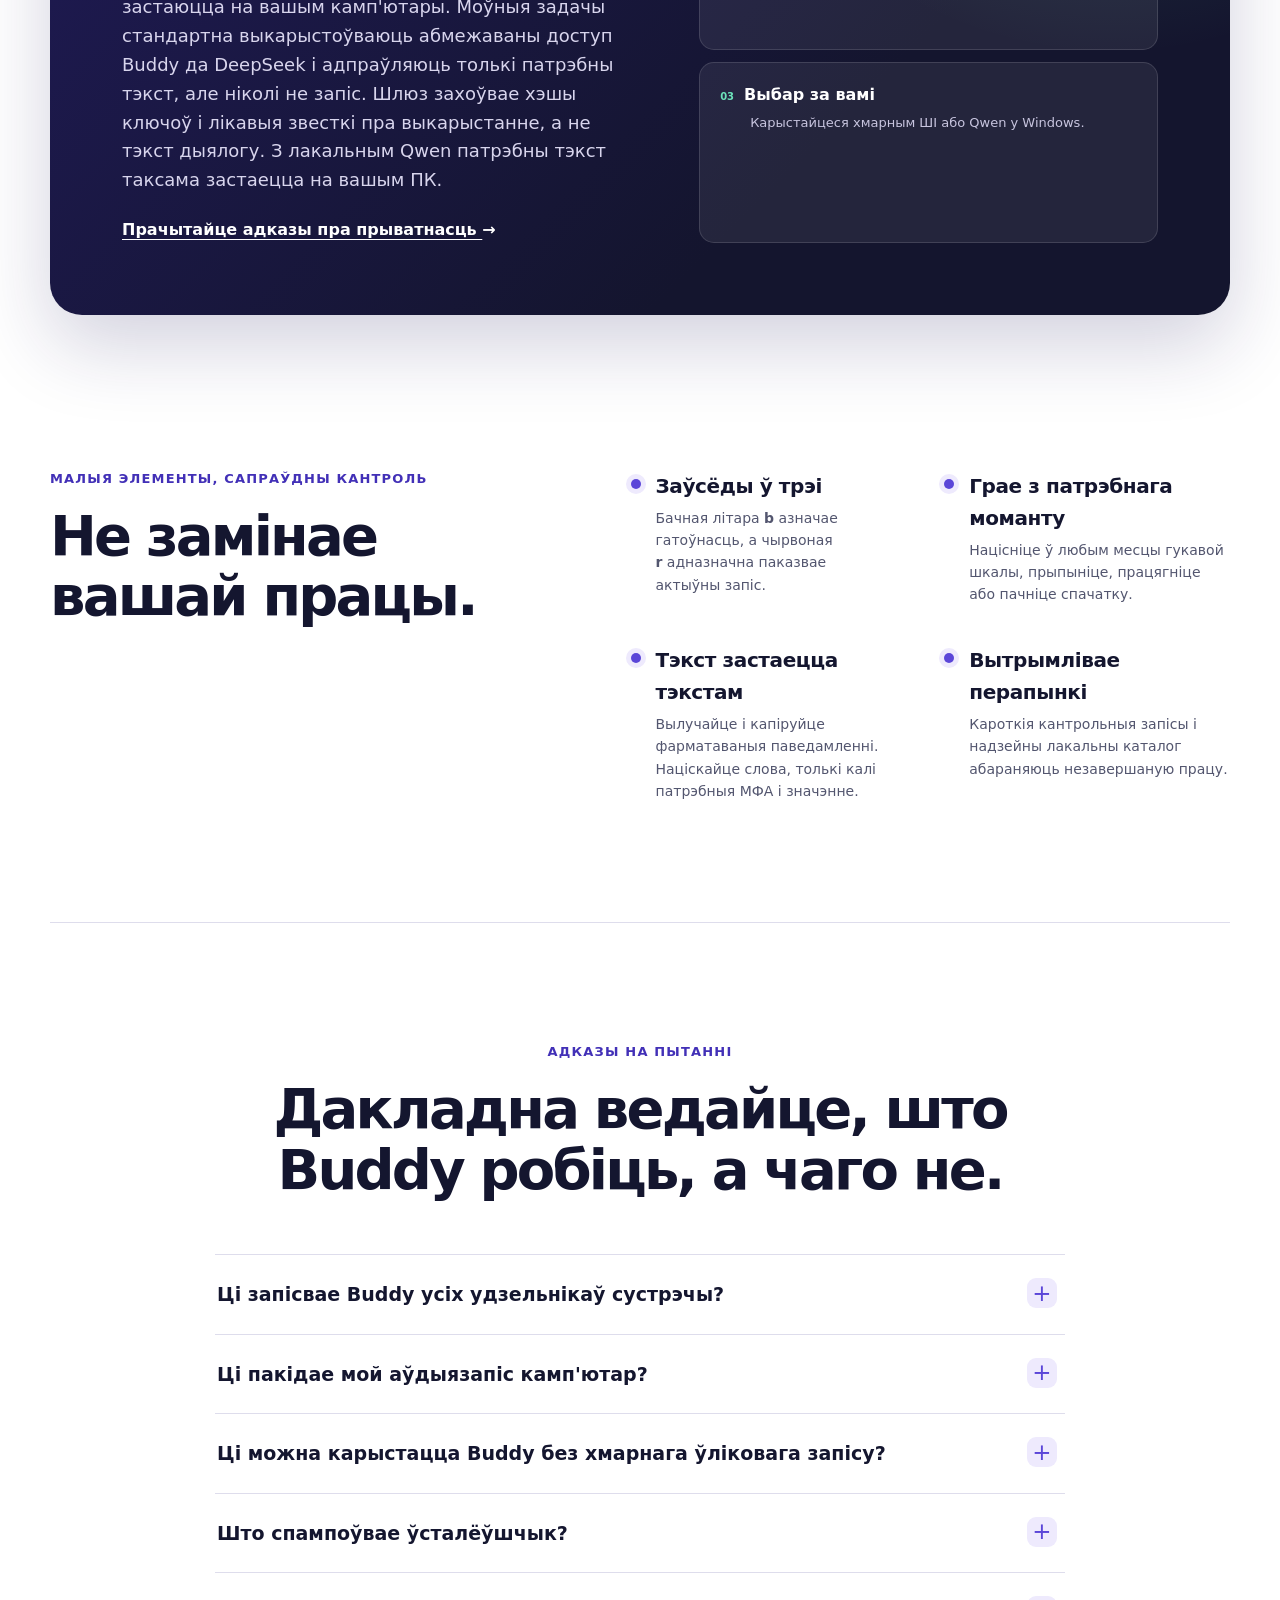
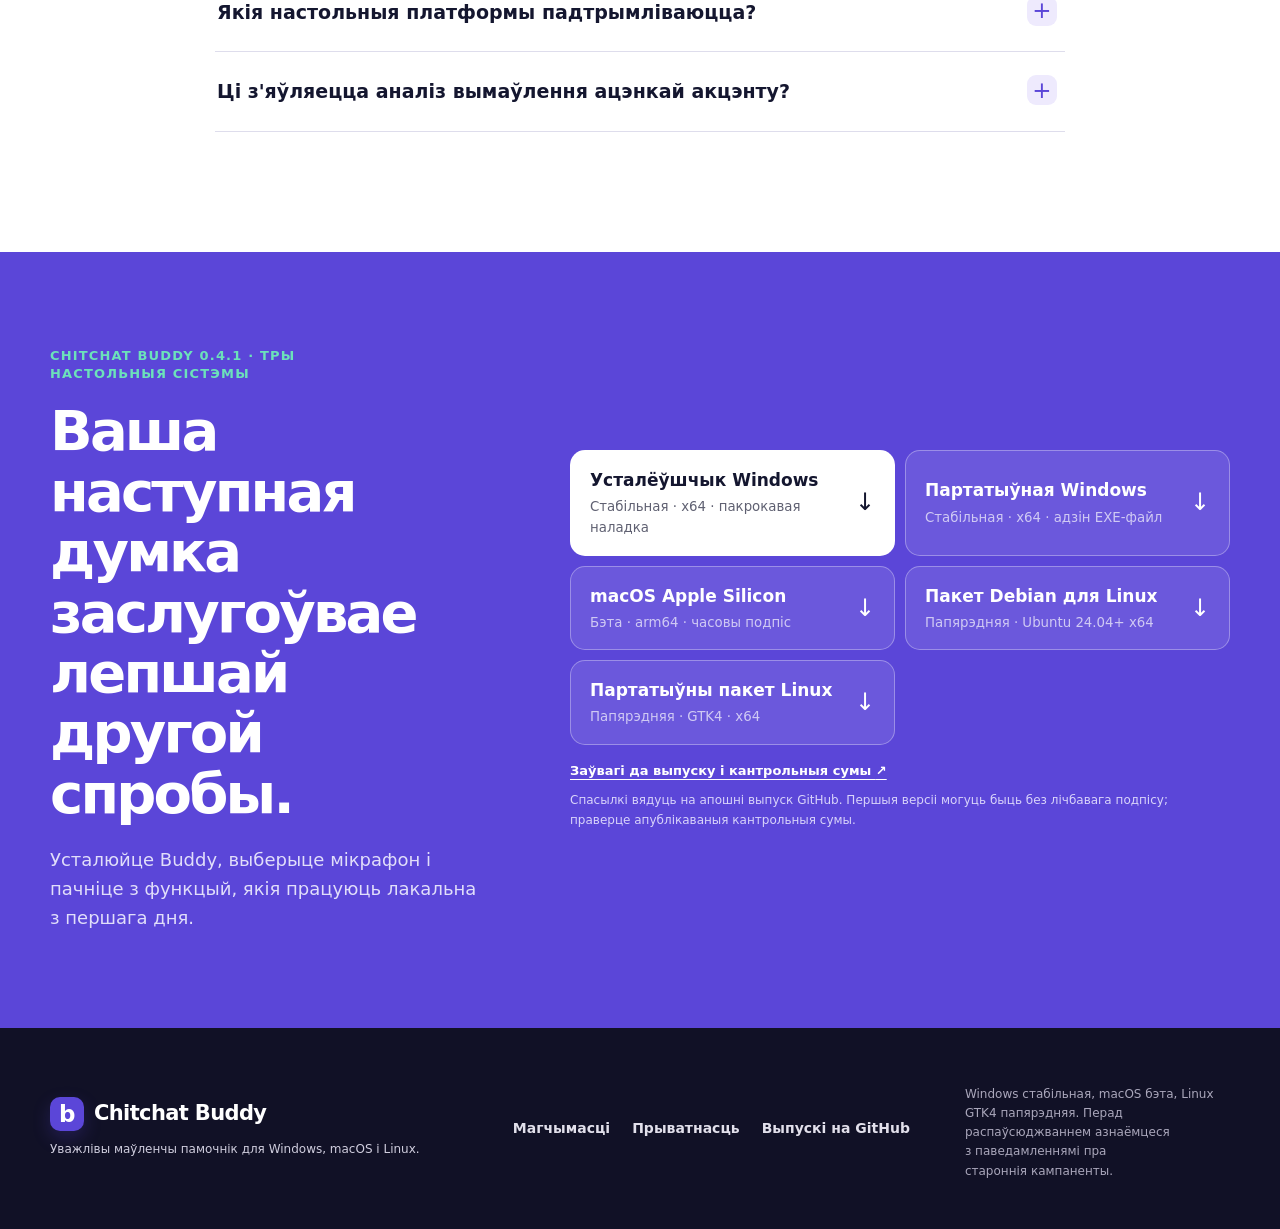
==== commit 89a9b798: "Prepare Chitchat Buddy 0.4.1" ====
--- a/site/be/index.html
+++ b/site/be/index.html
@@ -43,7 +43,7 @@
     "downloadUrl": "https://github.com/__BUDDY_REPOSITORY__/releases/latest/download/Buddy-Setup.exe",
     "applicationCategory": "ProductivityApplication",
     "operatingSystem": ["Windows 10/11 x64", "macOS 13+", "Ubuntu 24.04+ x64"],
-    "softwareVersion": "0.4.0",
+    "softwareVersion": "0.4.1",
     "isAccessibleForFree": true,
     "inLanguage": "be",
     "offers": {"@type": "Offer", "price": "0", "priceCurrency": "USD"},
@@ -201,7 +201,7 @@
     </section>
 
     <section class="download-section" id="download"><div class="section-shell download-panel">
-      <div><p class="eyebrow eyebrow-light">Chitchat Buddy 0.4.0 · тры настольныя сістэмы</p><h2>Ваша наступная думка заслугоўвае лепшай другой спробы.</h2><p>Усталюйце Buddy, выберыце мікрафон і пачніце з функцый, якія працуюць лакальна з першага дня.</p></div>
+      <div><p class="eyebrow eyebrow-light">Chitchat Buddy 0.4.1 · тры настольныя сістэмы</p><h2>Ваша наступная думка заслугоўвае лепшай другой спробы.</h2><p>Усталюйце Buddy, выберыце мікрафон і пачніце з функцый, якія працуюць лакальна з першага дня.</p></div>
       <div class="download-options">
         <a class="download-card primary-download" data-download-asset="Buddy-Setup.exe" aria-describedby="release-note" href="https://github.com/__BUDDY_REPOSITORY__/releases/latest/download/Buddy-Setup.exe"><span class="download-copy"><strong>Усталёўшчык Windows</strong><small>Стабільная · x64 · пакрокавая наладка</small></span><span class="download-arrow" aria-hidden="true">↓</span></a>
         <a class="download-card" data-download-asset="Buddy.exe" aria-describedby="release-note" href="https://github.com/__BUDDY_REPOSITORY__/releases/latest/download/Buddy.exe"><span class="download-copy"><strong>Партатыўная Windows</strong><small>Стабільная · x64 · адзін EXE-файл</small></span><span class="download-arrow" aria-hidden="true">↓</span></a>
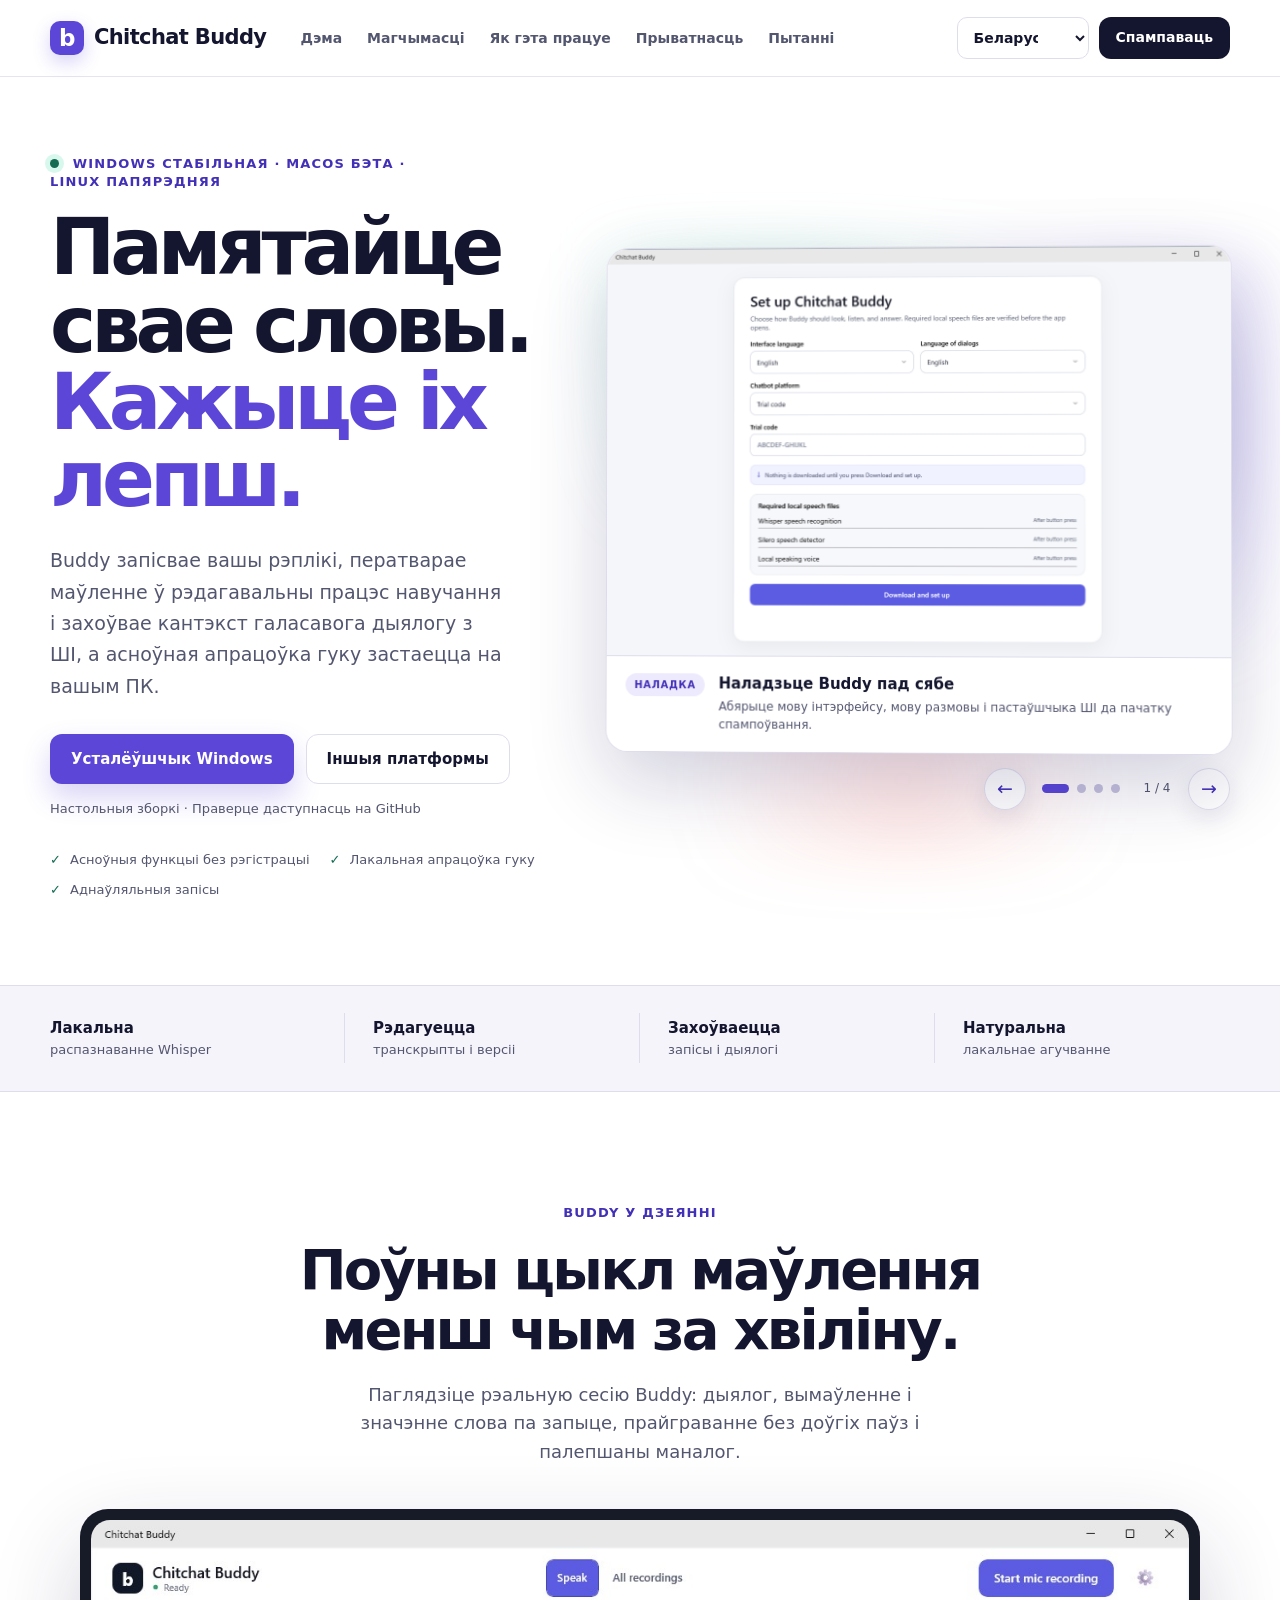
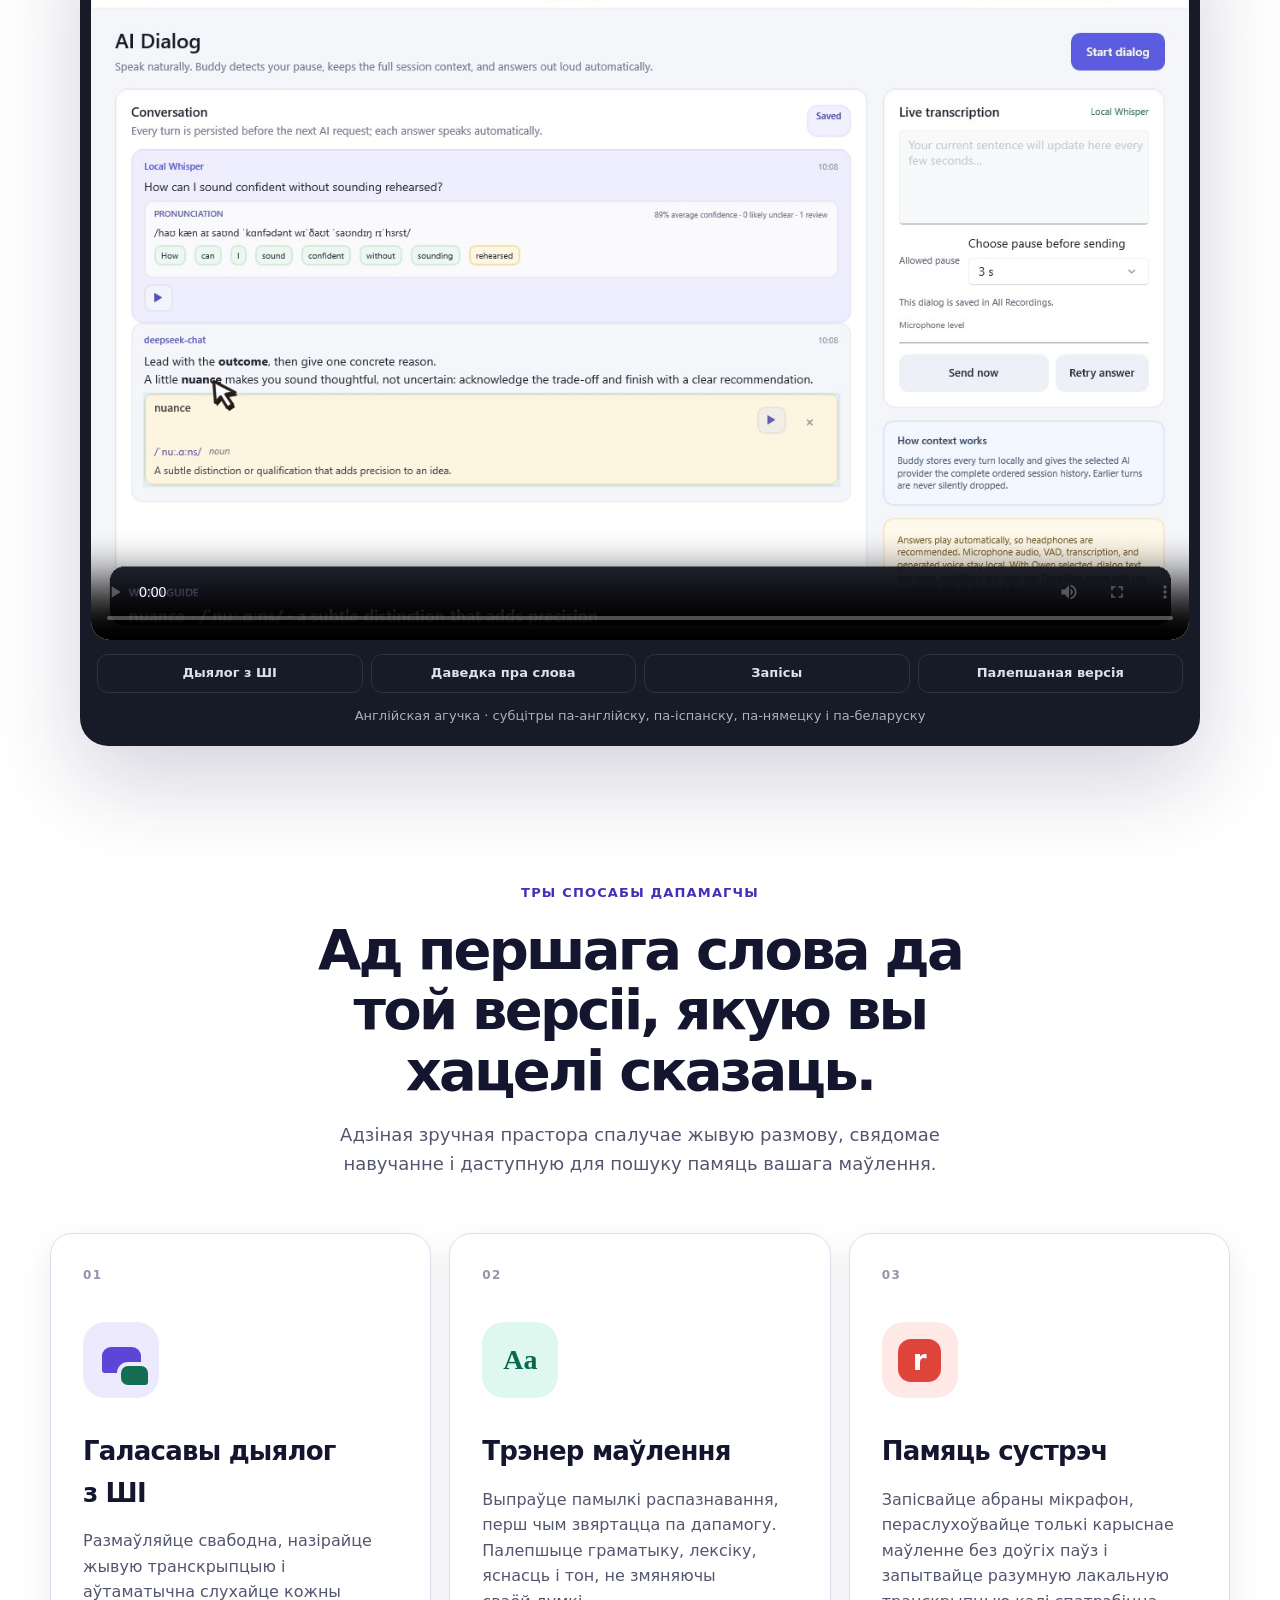
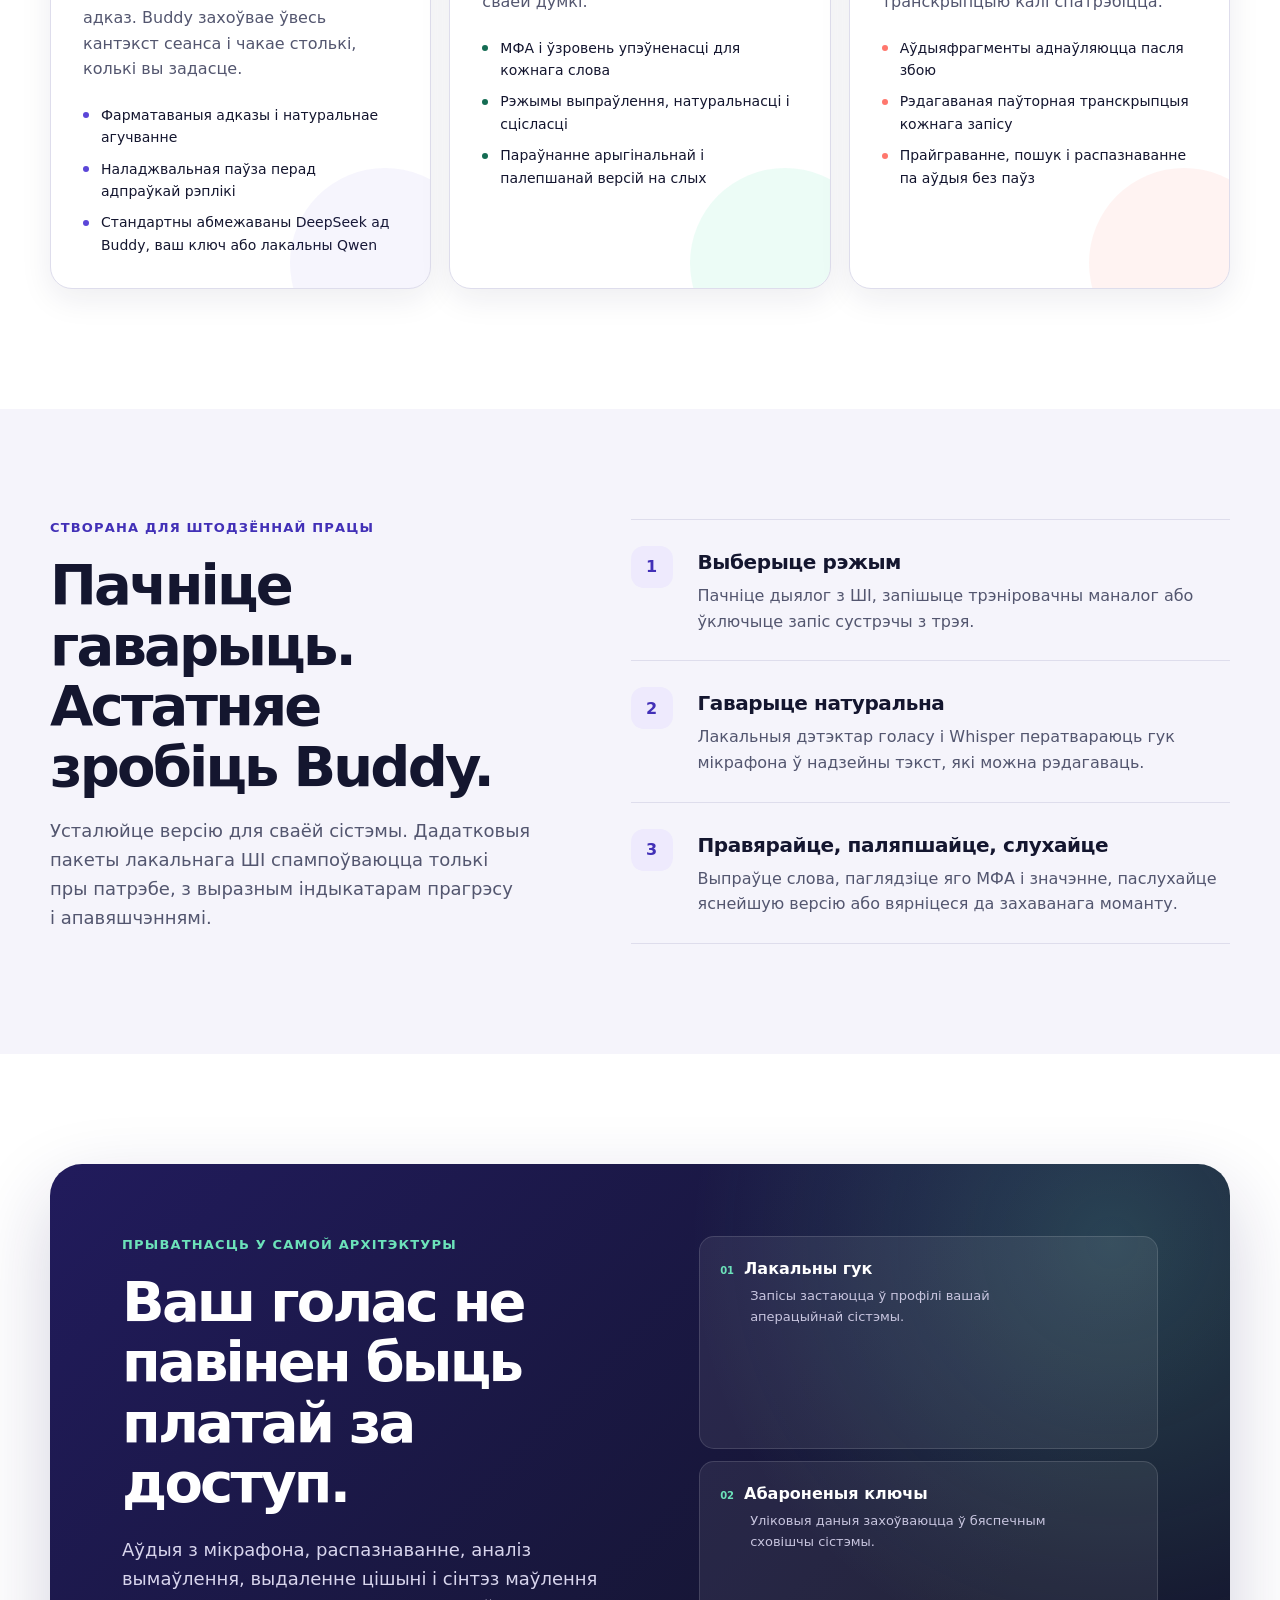
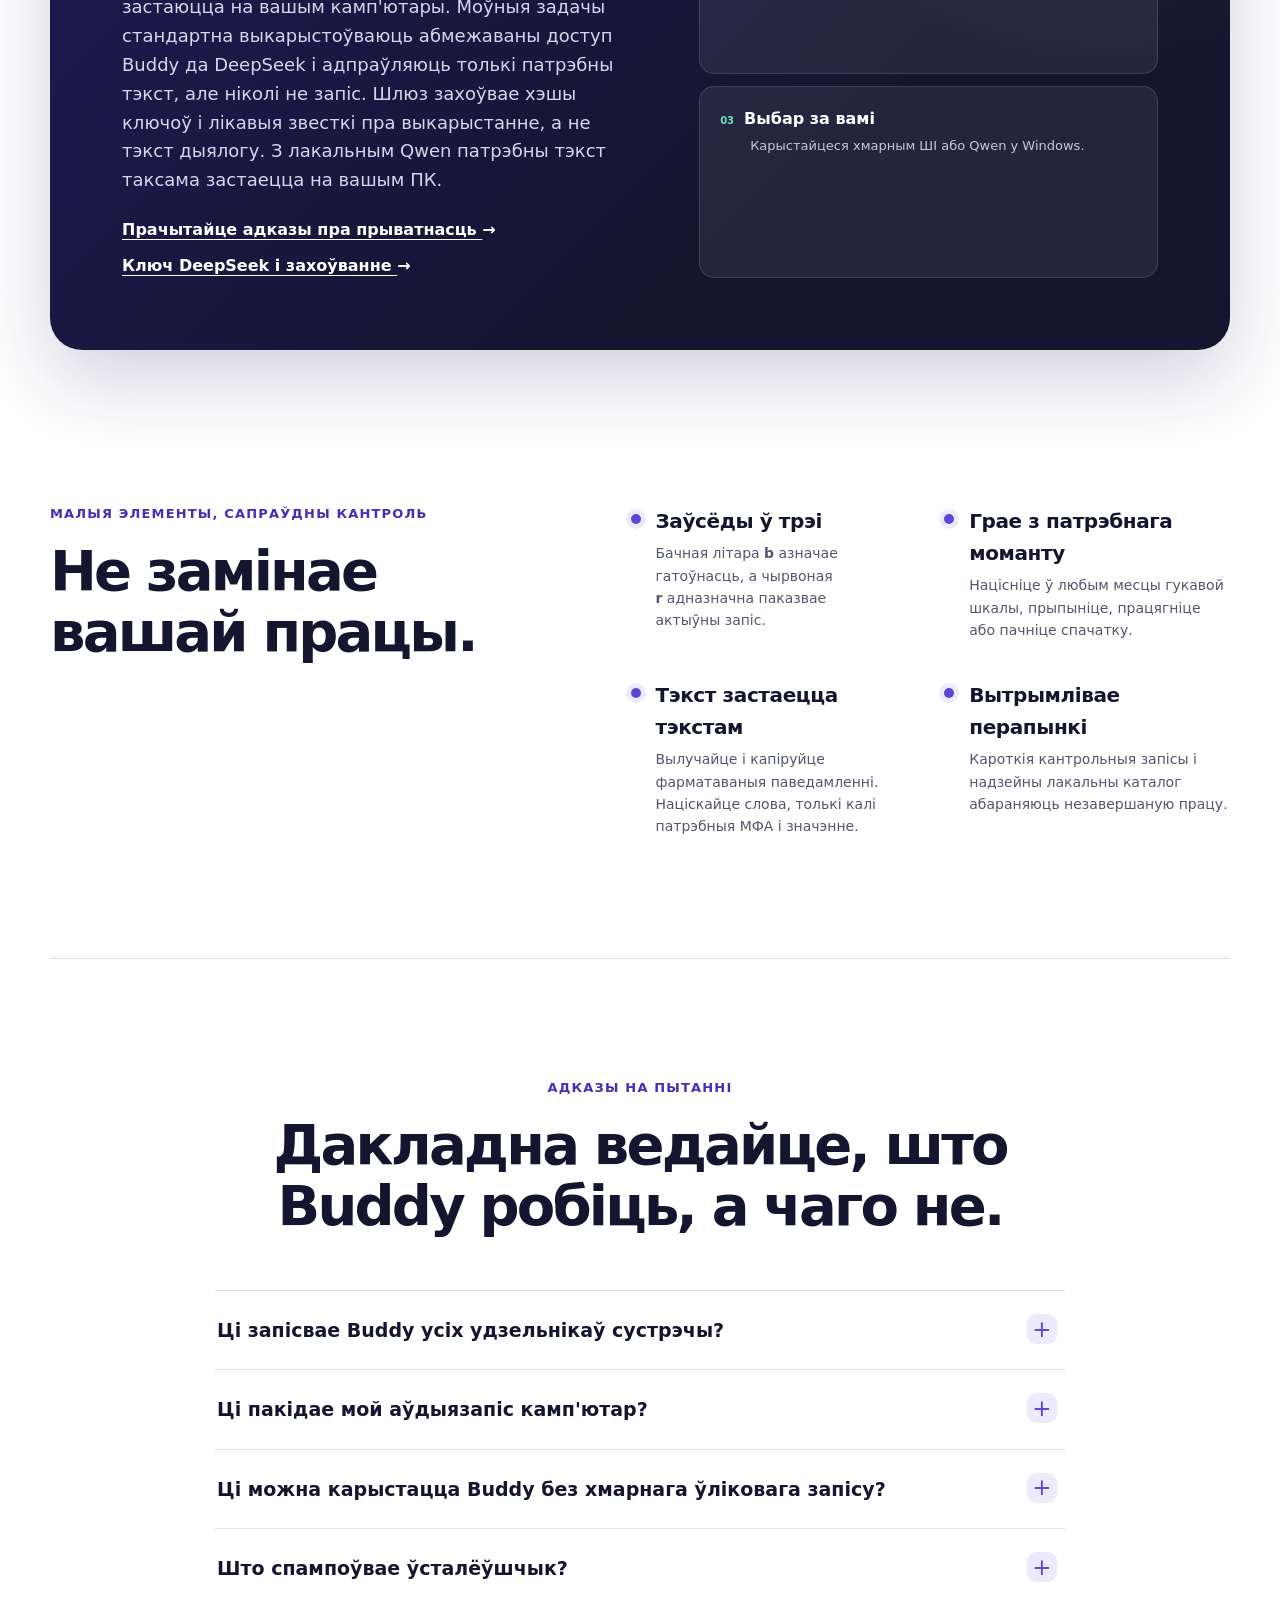
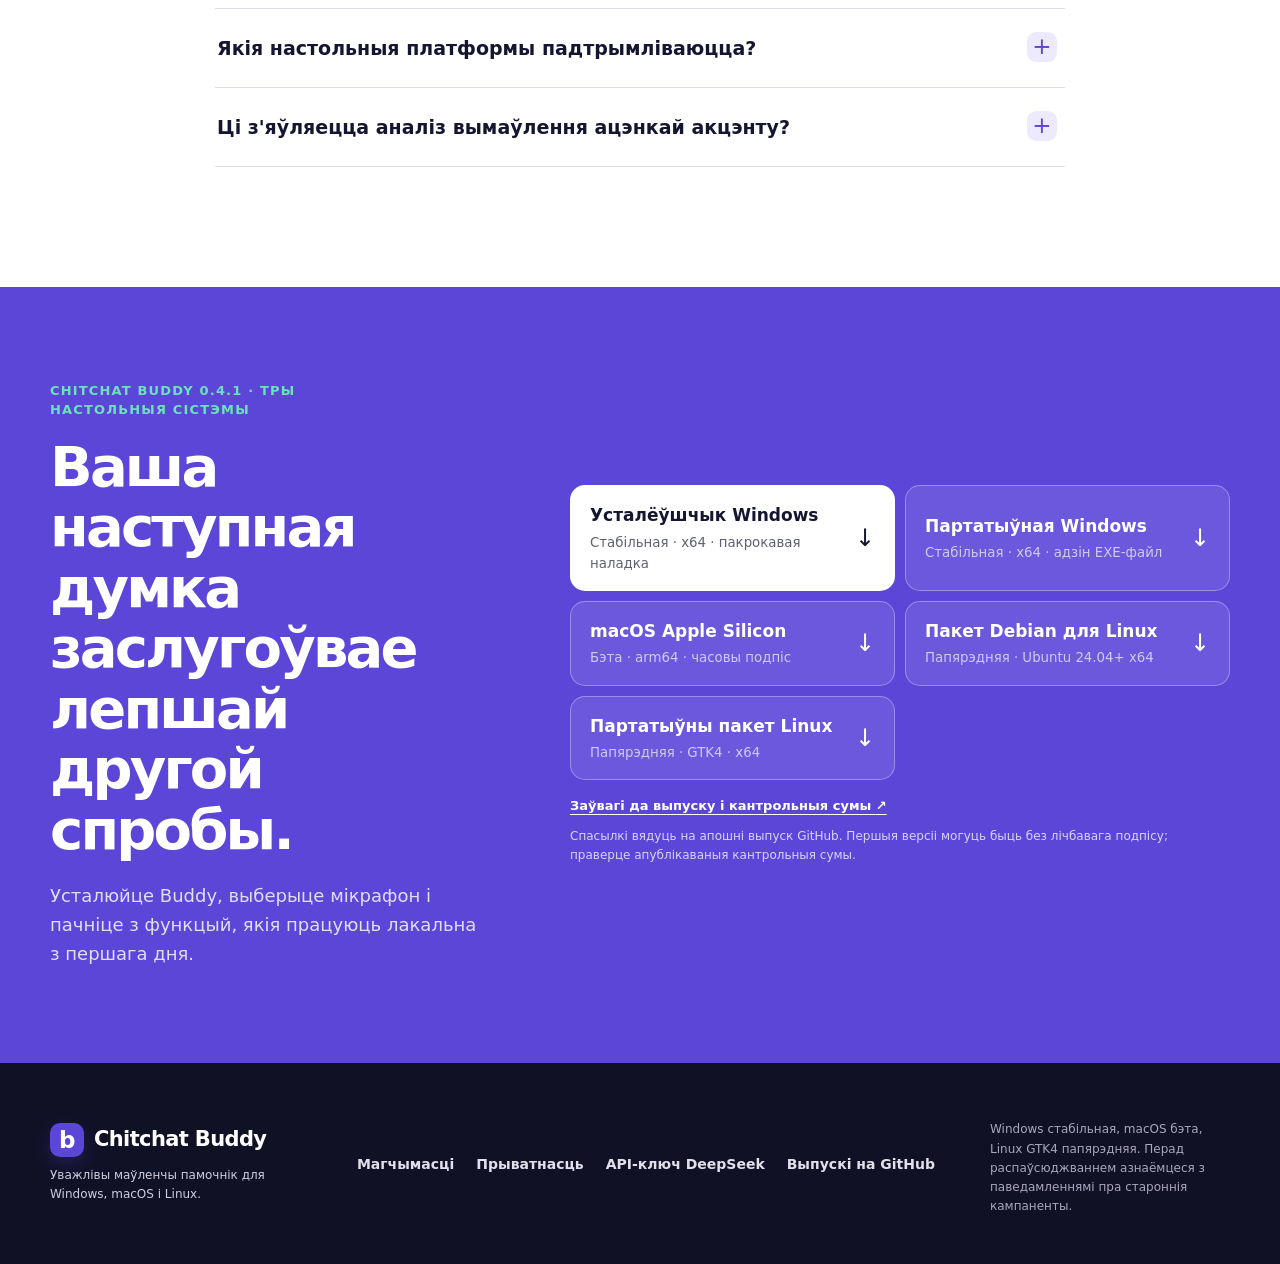
==== commit abf442ff: "Add DeepSeek API key guide" ====
--- a/site/be/index.html
+++ b/site/be/index.html
@@ -174,7 +174,7 @@
     </div></section>
 
     <section class="privacy-section section-shell" id="privacy"><div class="privacy-panel">
-      <div class="privacy-copy"><p class="eyebrow eyebrow-light">Прыватнасць у самой архітэктуры</p><h2>Ваш голас не павінен быць платай за доступ.</h2><p>Аўдыя з мікрафона, распазнаванне, аналіз вымаўлення, выдаленне цішыні і сінтэз маўлення застаюцца на вашым камп'ютары. Моўныя задачы стандартна выкарыстоўваюць абмежаваны доступ Buddy да DeepSeek і адпраўляюць толькі патрэбны тэкст, але ніколі не запіс. Шлюз захоўвае хэшы ключоў і лікавыя звесткі пра выкарыстанне, а не тэкст дыялогу. З лакальным Qwen патрэбны тэкст таксама застаецца на вашым ПК.</p><a href="#faq" class="text-link">Прачытайце адказы пра прыватнасць <span aria-hidden="true">→</span></a></div>
+      <div class="privacy-copy"><p class="eyebrow eyebrow-light">Прыватнасць у самой архітэктуры</p><h2>Ваш голас не павінен быць платай за доступ.</h2><p>Аўдыя з мікрафона, распазнаванне, аналіз вымаўлення, выдаленне цішыні і сінтэз маўлення застаюцца на вашым камп'ютары. Моўныя задачы стандартна выкарыстоўваюць абмежаваны доступ Buddy да DeepSeek і адпраўляюць толькі патрэбны тэкст, але ніколі не запіс. Шлюз захоўвае хэшы ключоў і лікавыя звесткі пра выкарыстанне, а не тэкст дыялогу. З лакальным Qwen патрэбны тэкст таксама застаецца на вашым ПК.</p><div class="privacy-guide-links"><a href="#faq" class="text-link">Прачытайце адказы пра прыватнасць <span aria-hidden="true">→</span></a><a href="./deepseek-api-key/" class="text-link">Ключ DeepSeek і захоўванне <span aria-hidden="true">→</span></a></div></div>
       <div class="privacy-facts"><div><span class="fact-mark">01</span><strong>Лакальны гук</strong><p>Запісы застаюцца ў профілі вашай аперацыйнай сістэмы.</p></div><div><span class="fact-mark">02</span><strong>Абароненыя ключы</strong><p>Уліковыя даныя захоўваюцца ў бяспечным сховішчы сістэмы.</p></div><div><span class="fact-mark">03</span><strong>Выбар за вамі</strong><p>Карыстайцеся хмарным ШІ або Qwen у Windows.</p></div></div>
     </div></section>
 
@@ -216,7 +216,7 @@
 
   <footer class="site-footer"><div class="section-shell footer-grid">
     <div><a class="brand footer-brand" href="../"><span class="brand-mark" aria-hidden="true">b</span><span>Chitchat Buddy</span></a><p>Уважлівы маўленчы памочнік для Windows, macOS і Linux.</p></div>
-    <div class="footer-links"><a href="#features">Магчымасці</a><a href="#privacy">Прыватнасць</a><a data-release-link href="https://github.com/__BUDDY_REPOSITORY__/releases/latest">Выпускі на GitHub</a></div>
+    <div class="footer-links"><a href="#features">Магчымасці</a><a href="#privacy">Прыватнасць</a><a href="./deepseek-api-key/">API-ключ DeepSeek</a><a data-release-link href="https://github.com/__BUDDY_REPOSITORY__/releases/latest">Выпускі на GitHub</a></div>
     <p class="footer-note">Windows стабільная, macOS бэта, Linux GTK4 папярэдняя. Перад распаўсюджваннем азнаёмцеся з паведамленнямі пра староннія кампаненты.</p>
   </div></footer>
   <script src="../config.js"></script><script src="../app.js"></script>
--- a/site/styles.css
+++ b/site/styles.css
@@ -1156,6 +1156,13 @@
   transform: translateX(4px);
 }
 
+.privacy-guide-links {
+  margin-top: 18px;
+  display: flex;
+  flex-wrap: wrap;
+  gap: 10px 24px;
+}
+
 .privacy-facts {
   display: grid;
   gap: 12px;
@@ -1730,3 +1737,304 @@
     border-width: 2px;
   }
 }
+
+/* DeepSeek API-key guide */
+.guide-page {
+  background:
+    radial-gradient(circle at 82% 8%, rgba(108, 226, 186, 0.22), transparent 28%),
+    linear-gradient(180deg, #f8f7fe 0, #fff 520px);
+}
+
+.guide-hero {
+  padding-block: 86px 72px;
+  display: grid;
+  grid-template-columns: minmax(0, 1.25fr) minmax(320px, 0.75fr);
+  align-items: center;
+  gap: 70px;
+}
+
+.guide-hero h1 {
+  max-width: 760px;
+  font-size: clamp(48px, 6.4vw, 76px);
+}
+
+.guide-lede {
+  max-width: 710px;
+  margin: 28px 0 0;
+  color: var(--ink-soft);
+  font-size: 19px;
+  line-height: 1.65;
+}
+
+.guide-actions {
+  margin-top: 32px;
+  display: flex;
+  flex-wrap: wrap;
+  gap: 12px;
+}
+
+.guide-reviewed {
+  margin: 20px 0 0;
+  color: var(--ink-soft);
+  font-size: 13px;
+}
+
+.guide-summary {
+  padding: 32px;
+  color: #fff;
+  background: var(--ink);
+  border-radius: var(--radius-md);
+  box-shadow: var(--shadow-lg);
+}
+
+.guide-summary h2 {
+  margin: 0;
+  font-size: 25px;
+  letter-spacing: -0.025em;
+}
+
+.guide-summary ul {
+  margin: 22px 0 0;
+  padding: 0;
+  display: grid;
+  gap: 16px;
+  list-style: none;
+}
+
+.guide-summary li {
+  padding-left: 29px;
+  position: relative;
+  color: #d9d8e8;
+  font-size: 14px;
+}
+
+.guide-summary li::before {
+  content: "✓";
+  position: absolute;
+  left: 0;
+  color: var(--mint);
+  font-weight: 850;
+}
+
+.guide-layout {
+  padding-bottom: 104px;
+  display: grid;
+  grid-template-columns: 245px minmax(0, 1fr);
+  align-items: start;
+  gap: 58px;
+}
+
+.guide-toc {
+  position: sticky;
+  top: 102px;
+  padding: 22px;
+  background: rgba(255, 255, 255, 0.9);
+  border: 1px solid var(--line);
+  border-radius: var(--radius-sm);
+  box-shadow: var(--shadow-sm);
+}
+
+.guide-toc strong {
+  display: block;
+  margin-bottom: 12px;
+  font-size: 13px;
+  letter-spacing: 0.08em;
+  text-transform: uppercase;
+}
+
+.guide-toc a {
+  padding-block: 7px;
+  display: block;
+  color: var(--ink-soft);
+  font-size: 14px;
+  font-weight: 620;
+  text-decoration: none;
+}
+
+.guide-toc a:hover {
+  color: var(--purple);
+}
+
+.guide-article {
+  min-width: 0;
+  display: grid;
+  gap: 22px;
+}
+
+.guide-section {
+  padding: 38px;
+  background: #fff;
+  border: 1px solid var(--line);
+  border-radius: var(--radius-md);
+  box-shadow: var(--shadow-sm);
+  scroll-margin-top: 102px;
+}
+
+.guide-step-heading {
+  display: flex;
+  align-items: center;
+  gap: 15px;
+}
+
+.guide-step-number {
+  width: 40px;
+  height: 40px;
+  flex: 0 0 40px;
+  display: grid;
+  place-items: center;
+  color: #fff;
+  background: var(--purple);
+  border-radius: 12px;
+  font-size: 14px;
+  font-weight: 800;
+}
+
+.guide-section h2 {
+  margin: 0;
+  font-size: clamp(27px, 3.3vw, 38px);
+  letter-spacing: -0.035em;
+  line-height: 1.08;
+}
+
+.guide-section p {
+  margin: 20px 0 0;
+  color: var(--ink-soft);
+  font-size: 17px;
+}
+
+.guide-section ol,
+.guide-section ul {
+  margin: 20px 0 0;
+  padding-left: 24px;
+  color: var(--ink-soft);
+}
+
+.guide-section li + li {
+  margin-top: 10px;
+}
+
+.guide-section code {
+  padding: 2px 6px;
+  color: var(--purple-deep);
+  background: var(--purple-soft);
+  border-radius: 6px;
+  font-family: "Cascadia Mono", "SFMono-Regular", Consolas, monospace;
+  font-size: 0.9em;
+  white-space: nowrap;
+}
+
+.guide-inline-action {
+  margin-top: 24px;
+}
+
+.guide-note {
+  margin-top: 24px;
+  padding: 18px 20px;
+  color: var(--ink-soft);
+  background: var(--surface-soft);
+  border-left: 4px solid var(--mint-deep);
+  border-radius: 0 var(--radius-sm) var(--radius-sm) 0;
+  font-size: 14px;
+}
+
+.guide-note strong {
+  color: var(--ink);
+}
+
+.guide-privacy {
+  color: #fff;
+  background: var(--ink);
+  border-color: var(--ink);
+  box-shadow: var(--shadow-lg);
+}
+
+.guide-privacy .guide-step-number {
+  color: var(--ink);
+  background: var(--mint);
+}
+
+.guide-privacy h2,
+.guide-privacy strong {
+  color: #fff;
+}
+
+.guide-privacy p,
+.guide-privacy ul {
+  color: #d9d8e8;
+}
+
+.guide-privacy .guide-note {
+  color: #f4e5e3;
+  background: rgba(255, 119, 109, 0.12);
+  border-left-color: var(--coral);
+}
+
+.guide-sources {
+  margin-top: 26px;
+  padding-top: 24px;
+  border-top: 1px solid rgba(222, 221, 236, 0.22);
+}
+
+.guide-sources h3 {
+  margin: 0 0 12px;
+  font-size: 16px;
+}
+
+.guide-sources a {
+  color: var(--mint);
+  font-weight: 650;
+  text-underline-offset: 4px;
+}
+
+.guide-affiliation {
+  margin: 0;
+  color: var(--ink-soft);
+  font-size: 13px;
+}
+
+@media (max-width: 900px) {
+  .guide-hero,
+  .guide-layout {
+    grid-template-columns: 1fr;
+  }
+
+  .guide-hero {
+    gap: 46px;
+  }
+
+  .guide-toc {
+    position: static;
+  }
+}
+
+@media (max-width: 720px) {
+  .guide-hero {
+    padding-block: 58px 48px;
+  }
+
+  .guide-actions {
+    display: grid;
+  }
+
+  .guide-actions .button {
+    width: 100%;
+  }
+
+  .guide-summary,
+  .guide-section {
+    padding: 27px 22px;
+  }
+
+  .guide-layout {
+    padding-bottom: 72px;
+    gap: 28px;
+  }
+}
+
+@media (prefers-contrast: more) {
+  .guide-summary,
+  .guide-toc,
+  .guide-section {
+    border-width: 2px;
+  }
+}
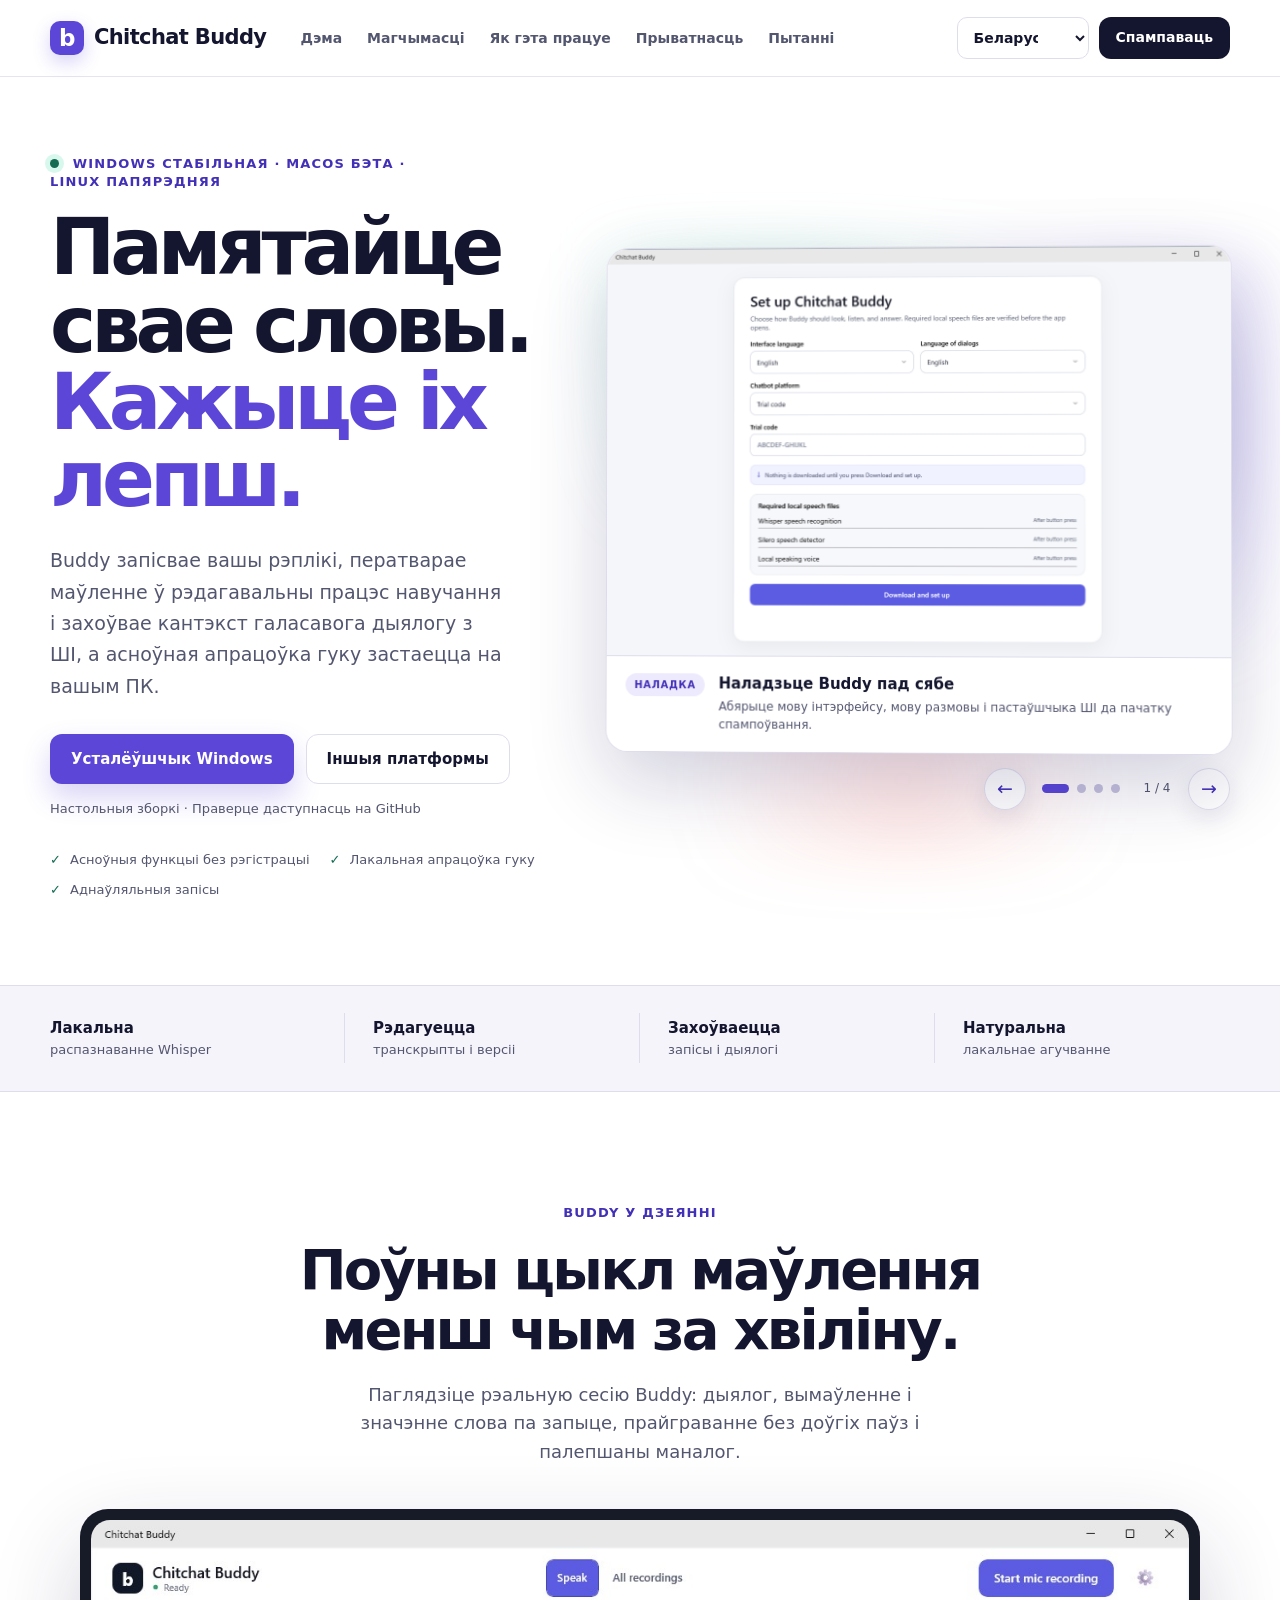
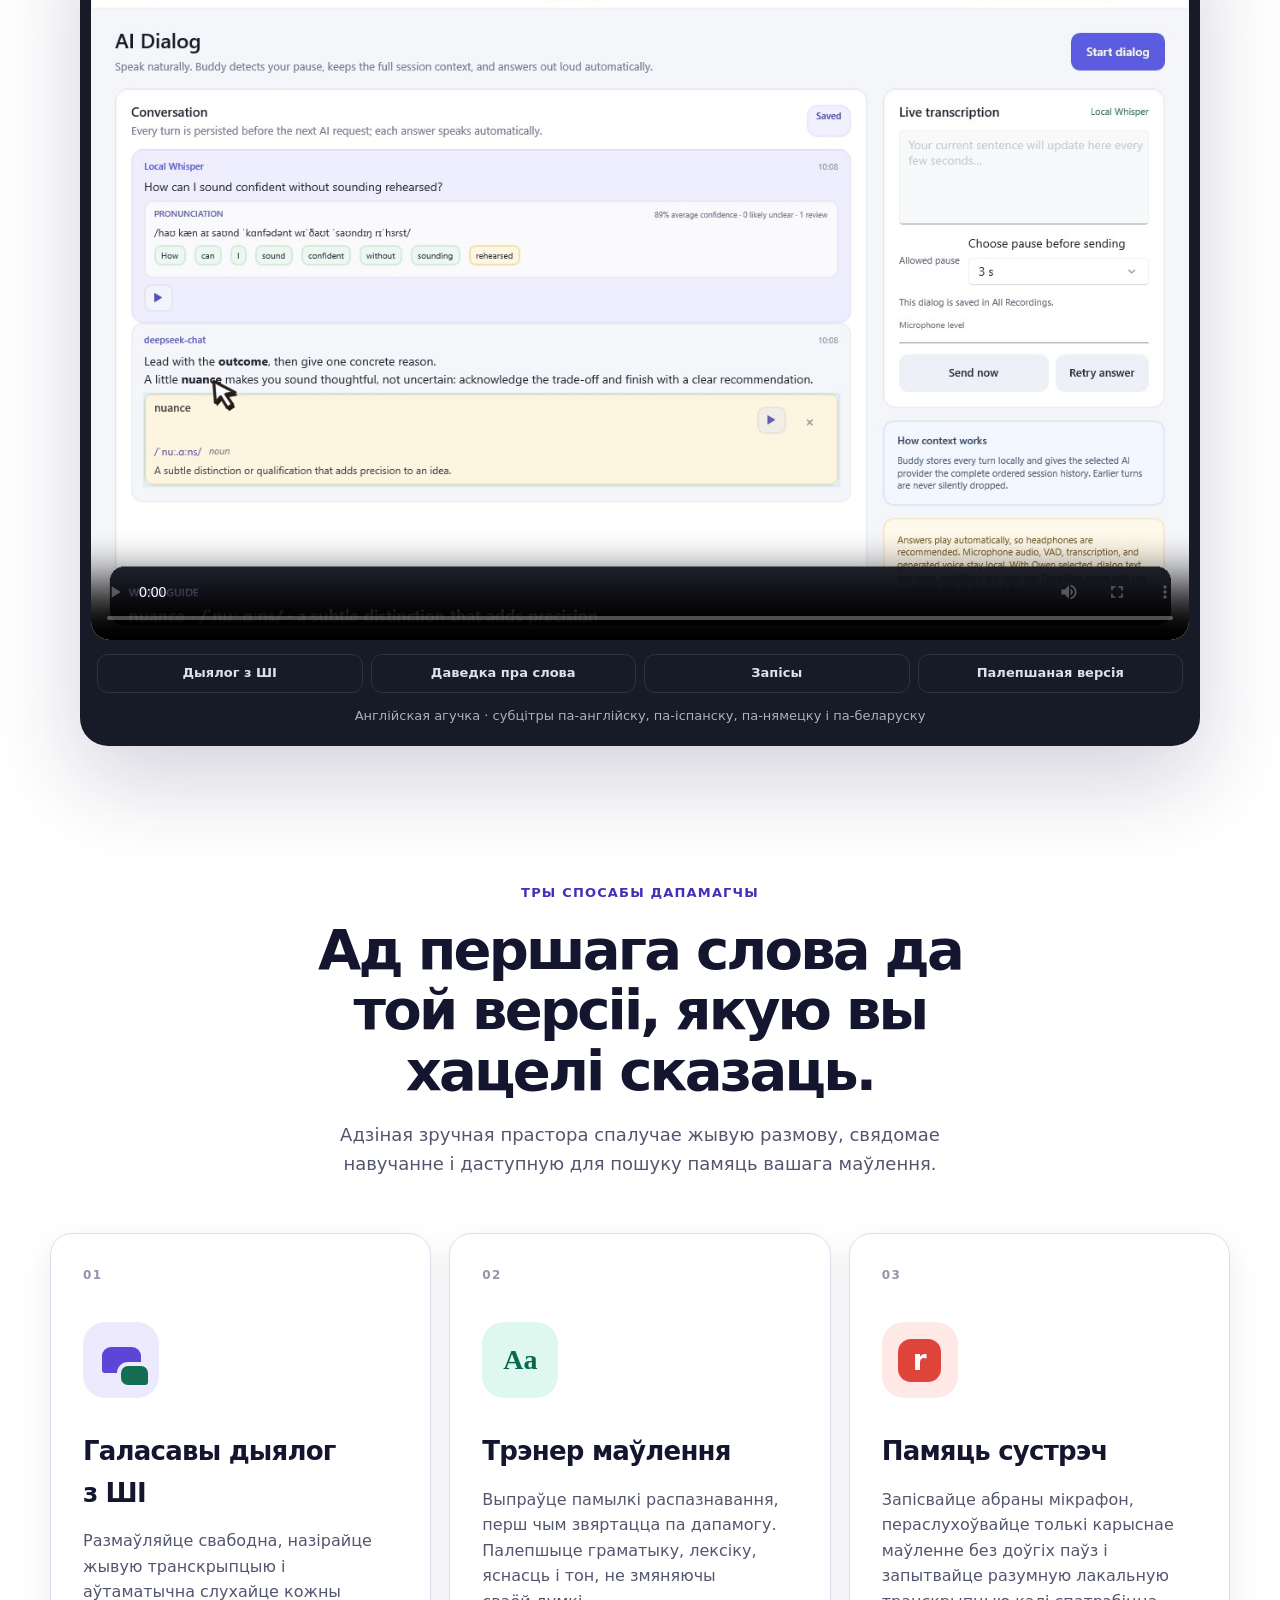
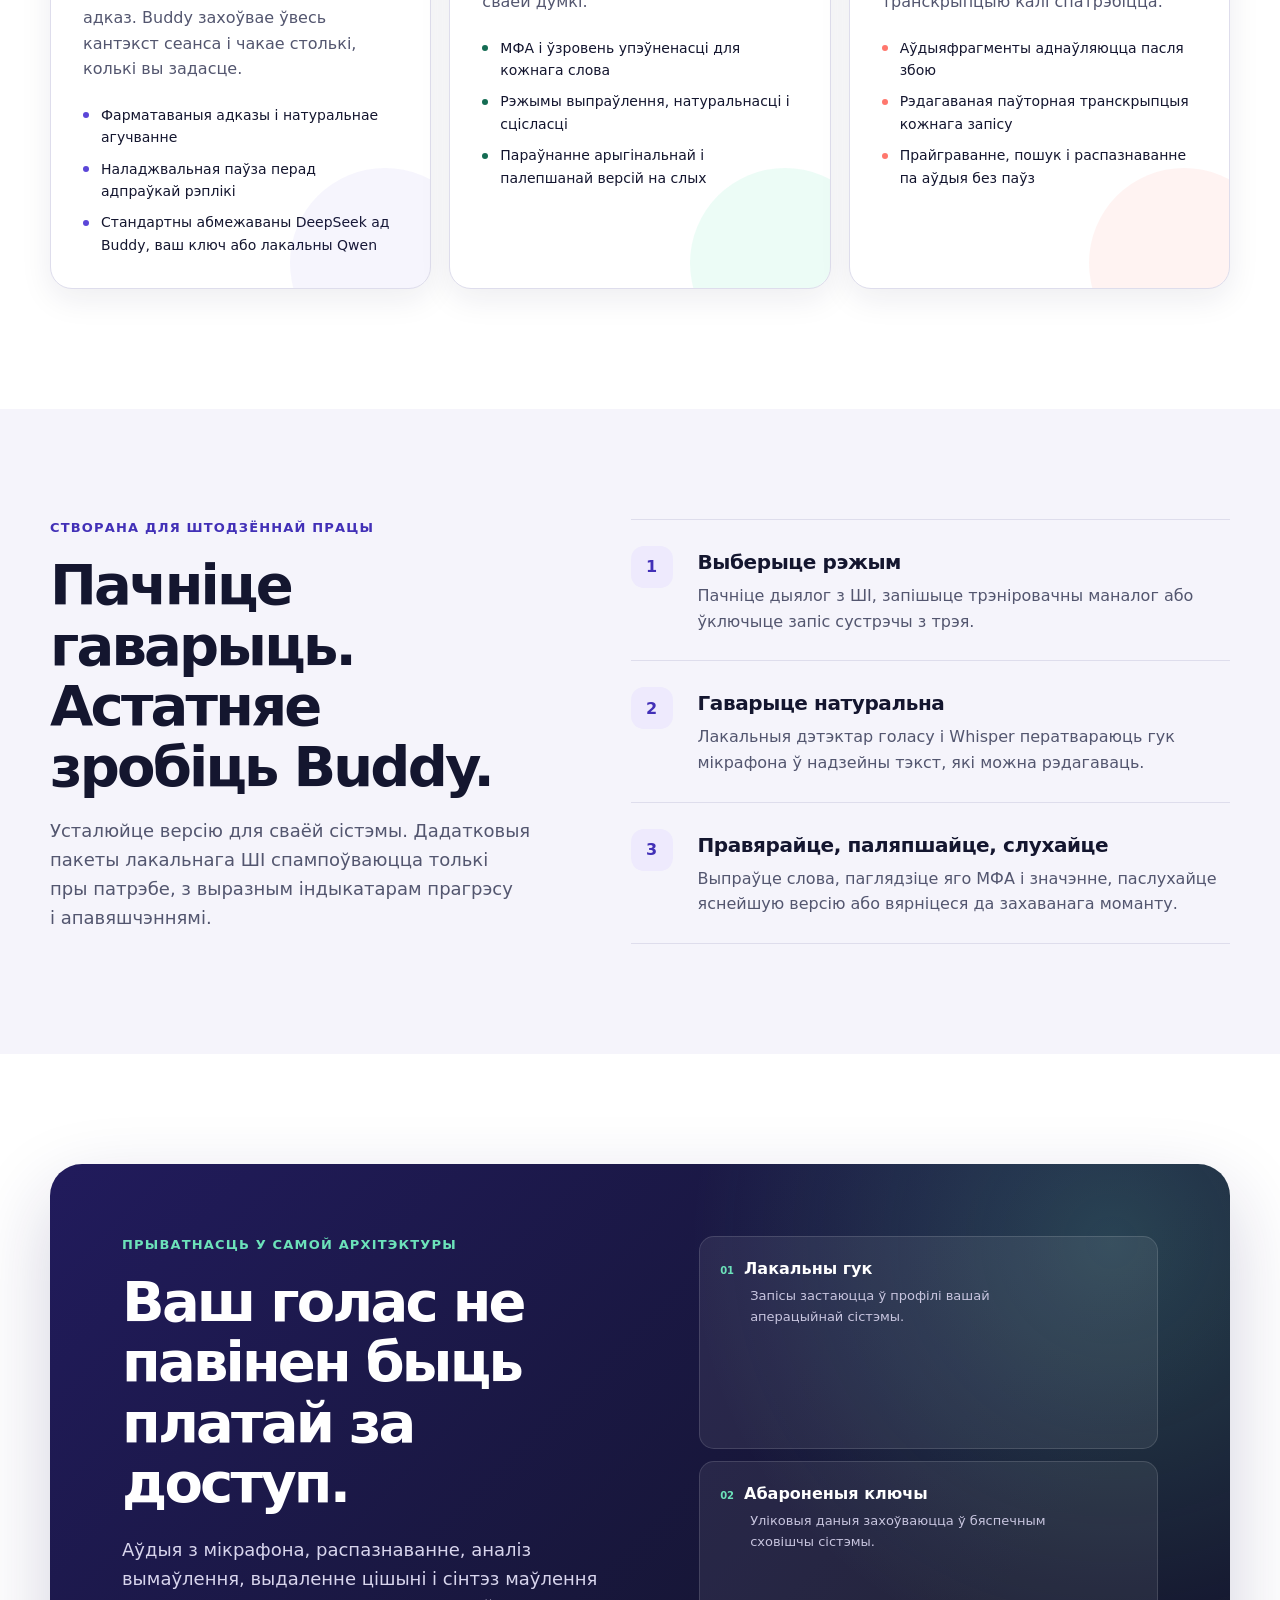
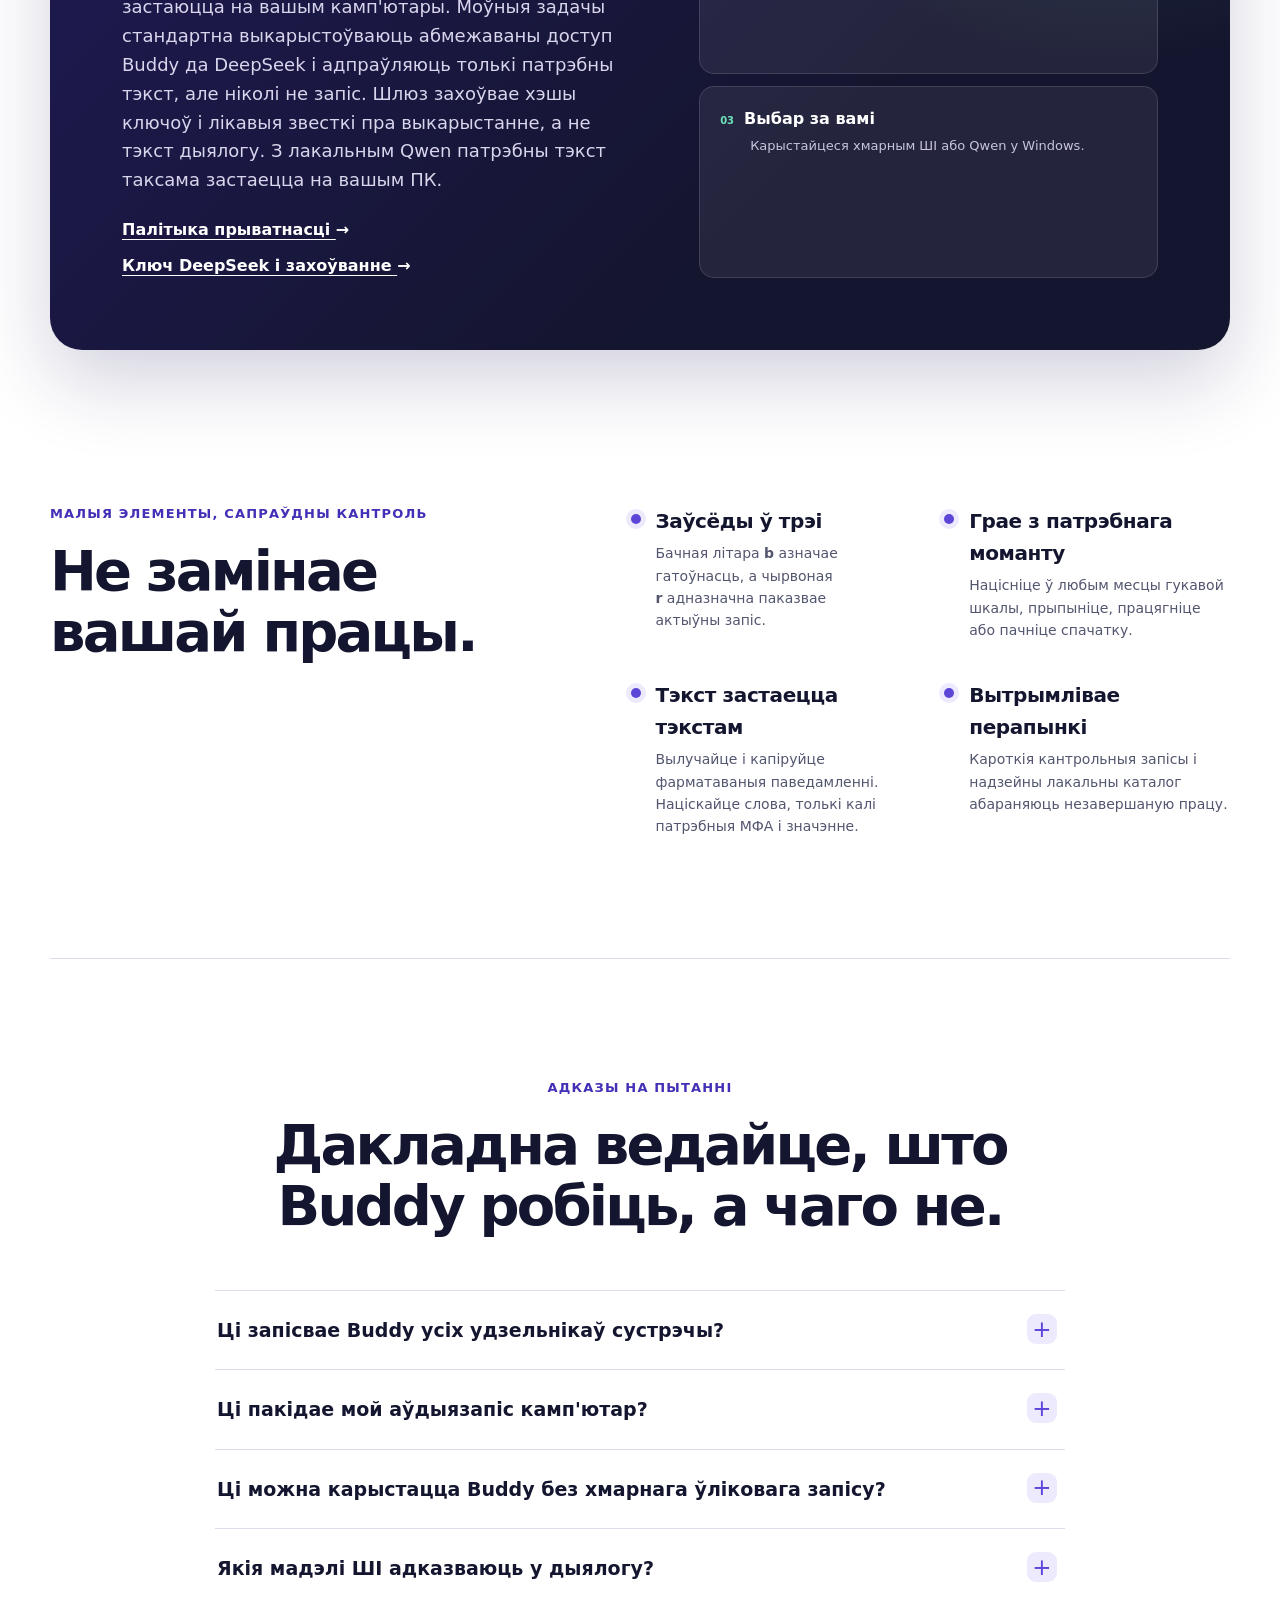
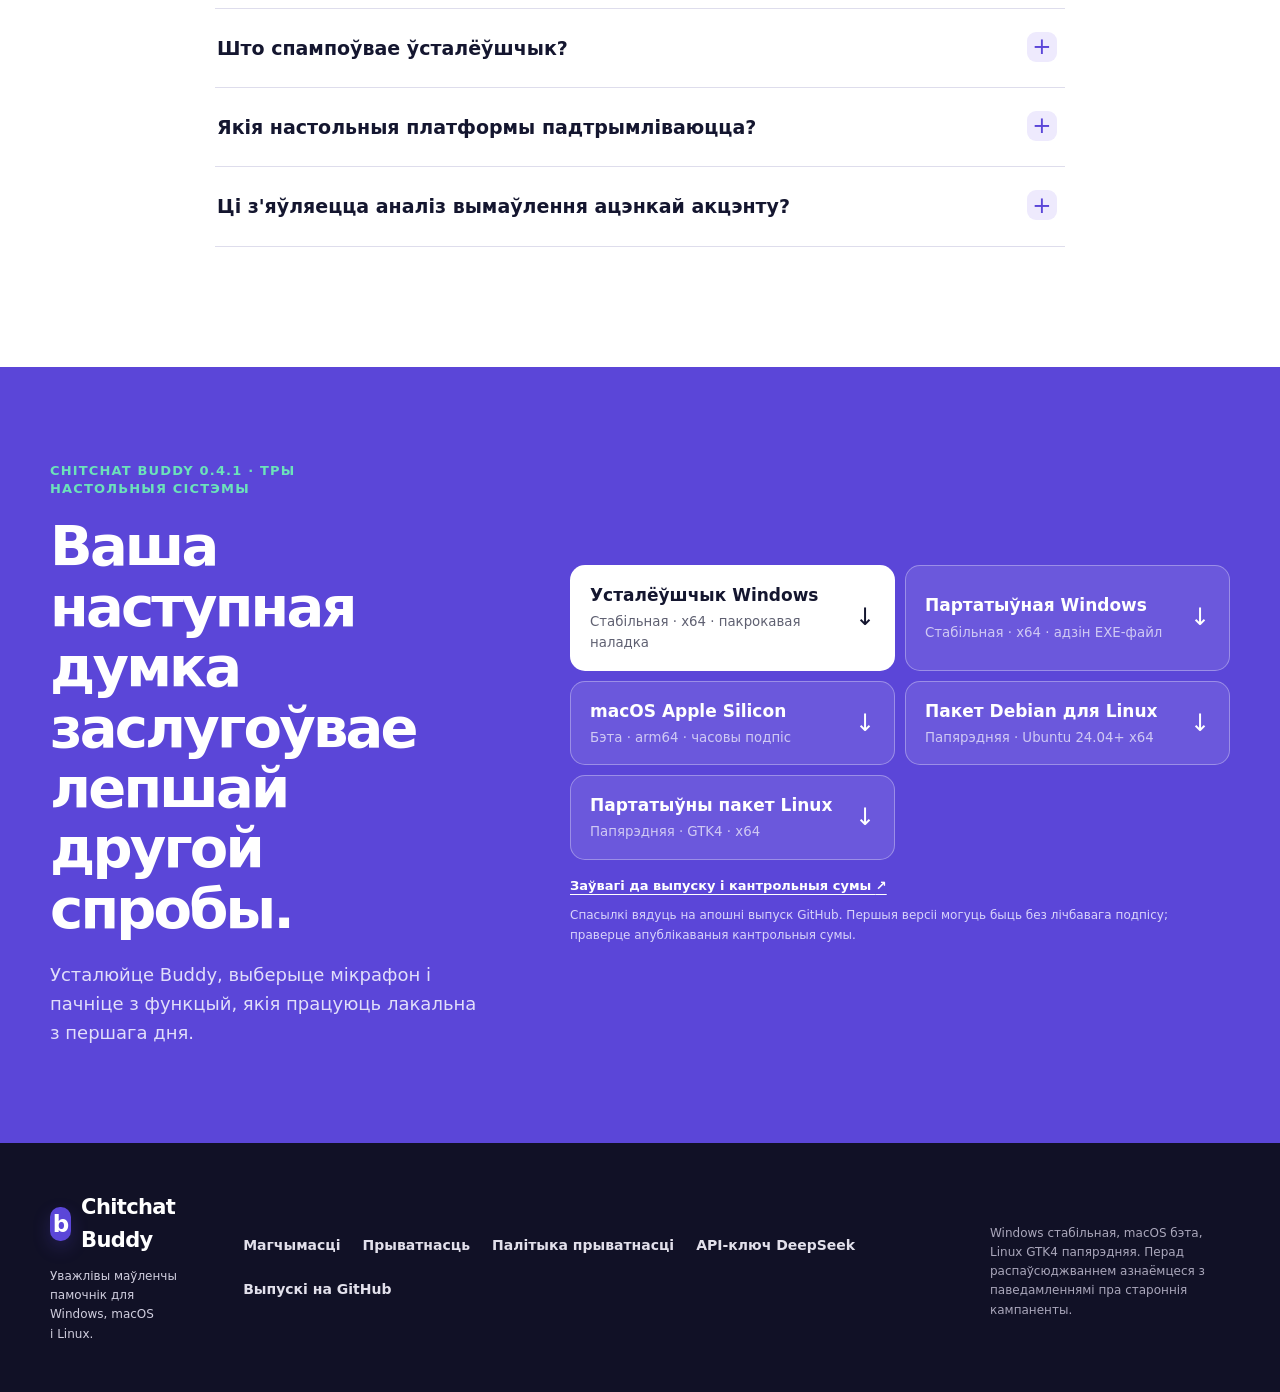
==== commit 50b4a640: "Add localized privacy policy and provider guidance" ====
--- a/site/be/index.html
+++ b/site/be/index.html
@@ -71,7 +71,8 @@
     "mainEntity": [
       {"@type": "Question", "name": "Ці запісвае Buddy усіх удзельнікаў сустрэчы?", "acceptedAnswer": {"@type": "Answer", "text": "Не. Buddy запісвае абраны вамі мікрафон і прызначаны для захавання вашых уласных рэплік, а не галасоў аддаленых удзельнікаў ці сістэмнага гуку."}},
       {"@type": "Question", "name": "Ці пакідае мой аўдыязапіс камп'ютар?", "acceptedAnswer": {"@type": "Answer", "text": "Не. Запіс, распазнаванне, аналіз вымаўлення і сінтэз маўлення адбываюцца лакальна. Моўныя задачы стандартна выкарыстоўваюць абмежаваны доступ Buddy да DeepSeek і адпраўляюць толькі патрэбны тэкст; лакальны Qwen пакідае і гэты тэкст на вашым ПК."}},
-      {"@type": "Question", "name": "Ці працуе Buddy без інтэрнэту?", "acceptedAnswer": {"@type": "Answer", "text": "Так. Пасля ўсталявання дадатковых лакальных мадэляў запіс, транскрыпцыя, удасканаленне тэксту праз Qwen і агучванне працуюць без хмарнага ўліковага запісу."}}
+      {"@type": "Question", "name": "Ці працуе Buddy без інтэрнэту?", "acceptedAnswer": {"@type": "Answer", "text": "Так. Пасля ўсталявання дадатковых лакальных мадэляў запіс, транскрыпцыя, удасканаленне тэксту праз Qwen і агучванне працуюць без хмарнага ўліковага запісу."}},
+      {"@type": "Question", "name": "Якія мадэлі ШІ адказваюць у дыялогу?", "acceptedAnswer": {"@type": "Answer", "text": "Buddy Trial і прамы DeepSeek выкарыстоўваюць DeepSeek V4 Flash у воблаку. Пробны доступ абмежаваны 1 000 адказамі або 1 000 000 токенаў; прамы доступ выкарыстоўвае ваш API-ключ DeepSeek і аплату ўліковага запісу. У Windows дадатковы Qwen 3.6 27B працуе лакальна з паскарэннем DFlash і пакідае тэкст дыялогу на вашым камп'ютары."}}
     ]
   }
   </script>
@@ -174,7 +175,7 @@
     </div></section>
 
     <section class="privacy-section section-shell" id="privacy"><div class="privacy-panel">
-      <div class="privacy-copy"><p class="eyebrow eyebrow-light">Прыватнасць у самой архітэктуры</p><h2>Ваш голас не павінен быць платай за доступ.</h2><p>Аўдыя з мікрафона, распазнаванне, аналіз вымаўлення, выдаленне цішыні і сінтэз маўлення застаюцца на вашым камп'ютары. Моўныя задачы стандартна выкарыстоўваюць абмежаваны доступ Buddy да DeepSeek і адпраўляюць толькі патрэбны тэкст, але ніколі не запіс. Шлюз захоўвае хэшы ключоў і лікавыя звесткі пра выкарыстанне, а не тэкст дыялогу. З лакальным Qwen патрэбны тэкст таксама застаецца на вашым ПК.</p><div class="privacy-guide-links"><a href="#faq" class="text-link">Прачытайце адказы пра прыватнасць <span aria-hidden="true">→</span></a><a href="./deepseek-api-key/" class="text-link">Ключ DeepSeek і захоўванне <span aria-hidden="true">→</span></a></div></div>
+      <div class="privacy-copy"><p class="eyebrow eyebrow-light">Прыватнасць у самой архітэктуры</p><h2>Ваш голас не павінен быць платай за доступ.</h2><p>Аўдыя з мікрафона, распазнаванне, аналіз вымаўлення, выдаленне цішыні і сінтэз маўлення застаюцца на вашым камп'ютары. Моўныя задачы стандартна выкарыстоўваюць абмежаваны доступ Buddy да DeepSeek і адпраўляюць толькі патрэбны тэкст, але ніколі не запіс. Шлюз захоўвае хэшы ключоў і лікавыя звесткі пра выкарыстанне, а не тэкст дыялогу. З лакальным Qwen патрэбны тэкст таксама застаецца на вашым ПК.</p><div class="privacy-guide-links"><a href="./privacy/" class="text-link">Палітыка прыватнасці <span aria-hidden="true">→</span></a><a href="./deepseek-api-key/" class="text-link">Ключ DeepSeek і захоўванне <span aria-hidden="true">→</span></a></div></div>
       <div class="privacy-facts"><div><span class="fact-mark">01</span><strong>Лакальны гук</strong><p>Запісы застаюцца ў профілі вашай аперацыйнай сістэмы.</p></div><div><span class="fact-mark">02</span><strong>Абароненыя ключы</strong><p>Уліковыя даныя захоўваюцца ў бяспечным сховішчы сістэмы.</p></div><div><span class="fact-mark">03</span><strong>Выбар за вамі</strong><p>Карыстайцеся хмарным ШІ або Qwen у Windows.</p></div></div>
     </div></section>
 
@@ -194,6 +195,7 @@
         <details><summary>Ці запісвае Buddy усіх удзельнікаў сустрэчы?</summary><p>Не. Buddy запісвае абраны вамі мікрафон. Ён прызначаны для захавання вашых уласных рэплік, а не галасоў аддаленых удзельнікаў ці сістэмнага гуку Windows. Навушнікі даюць найлепшы вынік.</p></details>
         <details><summary>Ці пакідае мой аўдыязапіс камп'ютар?</summary><p>Не. Запіс, Whisper, аналіз вымаўлення і сінтэз маўлення выконваюцца лакальна. Стандартны абмежаваны пастаўшчык адпраўляе ў DeepSeek толькі патрэбны для задачы тэкст. Лакальны Qwen пакідае і гэты тэкст на вашым ПК.</p></details>
         <details><summary>Ці можна карыстацца Buddy без хмарнага ўліковага запісу?</summary><p>Так. Запіс, прайграванне, транскрыпцыя і лакальнае агучванне не патрабуюць яго. Выпуск утрымлівае да 1 000 адказаў або 1 000 000 токенаў абмежаванага доступу да DeepSeek — у залежнасці ад таго, які ліміт будзе дасягнуты раней. Спампуйце лакальны Qwen, каб адказы і паляпшэнні таксама заставаліся на вашым ПК.</p></details>
+        <details><summary>Якія мадэлі ШІ адказваюць у дыялогу?</summary><p><strong>Buddy Trial</strong> выкарыстоўвае DeepSeek V4 Flash праз абмежаваны шлюз Buddy і дае да 1 000 адказаў або 1 000 000 токенаў. <strong>Прамы DeepSeek</strong> выкарыстоўвае тую ж воблачную мадэль з <a href="./deepseek-api-key/">вашым уласным API-ключом DeepSeek</a> і аплатай акаўнта. У Windows <strong>лакальны Qwen</strong> запускае квантаваную мадэль Qwen 3.6 27B з паскарэннем DFlash; спампоўка каля 21,5 ГБ павольнейшая, але тэкст дыялогу застаецца на вашым камп'ютары.</p></details>
         <details><summary>Што спампоўвае ўсталёўшчык?</summary><p>Сама праграма аўтаномная. Буйныя маўленчыя і лакальныя ШІ-мадэлі ўсталёўваюцца пры патрэбе, з індыкатарам прагрэсу і паведамленнем пра завяршэнне. Таму не давядзецца чакаць кампанентаў, якімі вы можаце не карыстацца.</p></details>
         <details><summary>Якія настольныя платформы падтрымліваюцца?</summary><p>Windows 10/11 x64 мае стабільную версію. Бэта-зборка для macOS 13+ працуе на Apple Silicon і пакуль выкарыстоўвае Dock. Ацэнка ўпэўненасці слоў і фанетыка па запыце там працуюць; поўны лакальны радок МФА пакуль толькі ў Windows і Linux. Ubuntu 24.04+ x64 — эксперыментальная папярэдняя версія на GTK4; значок у трэі патрабуе сумяшчальнага з StatusNotifier асяроддзя. Лакальны Qwen пакуль толькі для Windows.</p></details>
         <details><summary>Ці з'яўляецца аналіз вымаўлення ацэнкай акцэнту?</summary><p>Не. Buddy выкарыстоўвае час слоў і ўпэўненасць распазнавання, каб адзначыць месцы, якія варта праверыць. МФА — гэта падказка, а не ацэнка вашага акцэнту або асобы.</p></details>
@@ -216,7 +218,7 @@
 
   <footer class="site-footer"><div class="section-shell footer-grid">
     <div><a class="brand footer-brand" href="../"><span class="brand-mark" aria-hidden="true">b</span><span>Chitchat Buddy</span></a><p>Уважлівы маўленчы памочнік для Windows, macOS і Linux.</p></div>
-    <div class="footer-links"><a href="#features">Магчымасці</a><a href="#privacy">Прыватнасць</a><a href="./deepseek-api-key/">API-ключ DeepSeek</a><a data-release-link href="https://github.com/__BUDDY_REPOSITORY__/releases/latest">Выпускі на GitHub</a></div>
+    <div class="footer-links"><a href="#features">Магчымасці</a><a href="#privacy">Прыватнасць</a><a href="./privacy/">Палітыка прыватнасці</a><a href="./deepseek-api-key/">API-ключ DeepSeek</a><a data-release-link href="https://github.com/__BUDDY_REPOSITORY__/releases/latest">Выпускі на GitHub</a></div>
     <p class="footer-note">Windows стабільная, macOS бэта, Linux GTK4 папярэдняя. Перад распаўсюджваннем азнаёмцеся з паведамленнямі пра староннія кампаненты.</p>
   </div></footer>
   <script src="../config.js"></script><script src="../app.js"></script>
--- a/site/styles.css
+++ b/site/styles.css
@@ -1387,6 +1387,7 @@
 
 .footer-links {
   display: flex;
+  flex-wrap: wrap;
   gap: 22px;
 }
 
@@ -1992,6 +1993,34 @@
   font-size: 13px;
 }
 
+/* Privacy policy */
+.policy-page .guide-reviewed a,
+.policy-page .guide-section > p a,
+.policy-page .guide-note a,
+.policy-page .policy-contact a {
+  color: var(--purple-deep);
+  font-weight: 700;
+  text-underline-offset: 4px;
+}
+
+.policy-page .guide-privacy .guide-note a {
+  color: var(--mint);
+}
+
+.policy-page .guide-section h3 {
+  margin: 28px 0 0;
+  font-size: 18px;
+}
+
+.policy-page .policy-contact {
+  border-color: rgba(91, 70, 216, 0.3);
+  background: linear-gradient(135deg, #fff 0%, #f4f1ff 100%);
+}
+
+.policy-page .guide-toc a {
+  padding-block: 5px;
+}
+
 @media (max-width: 900px) {
   .guide-hero,
   .guide-layout {
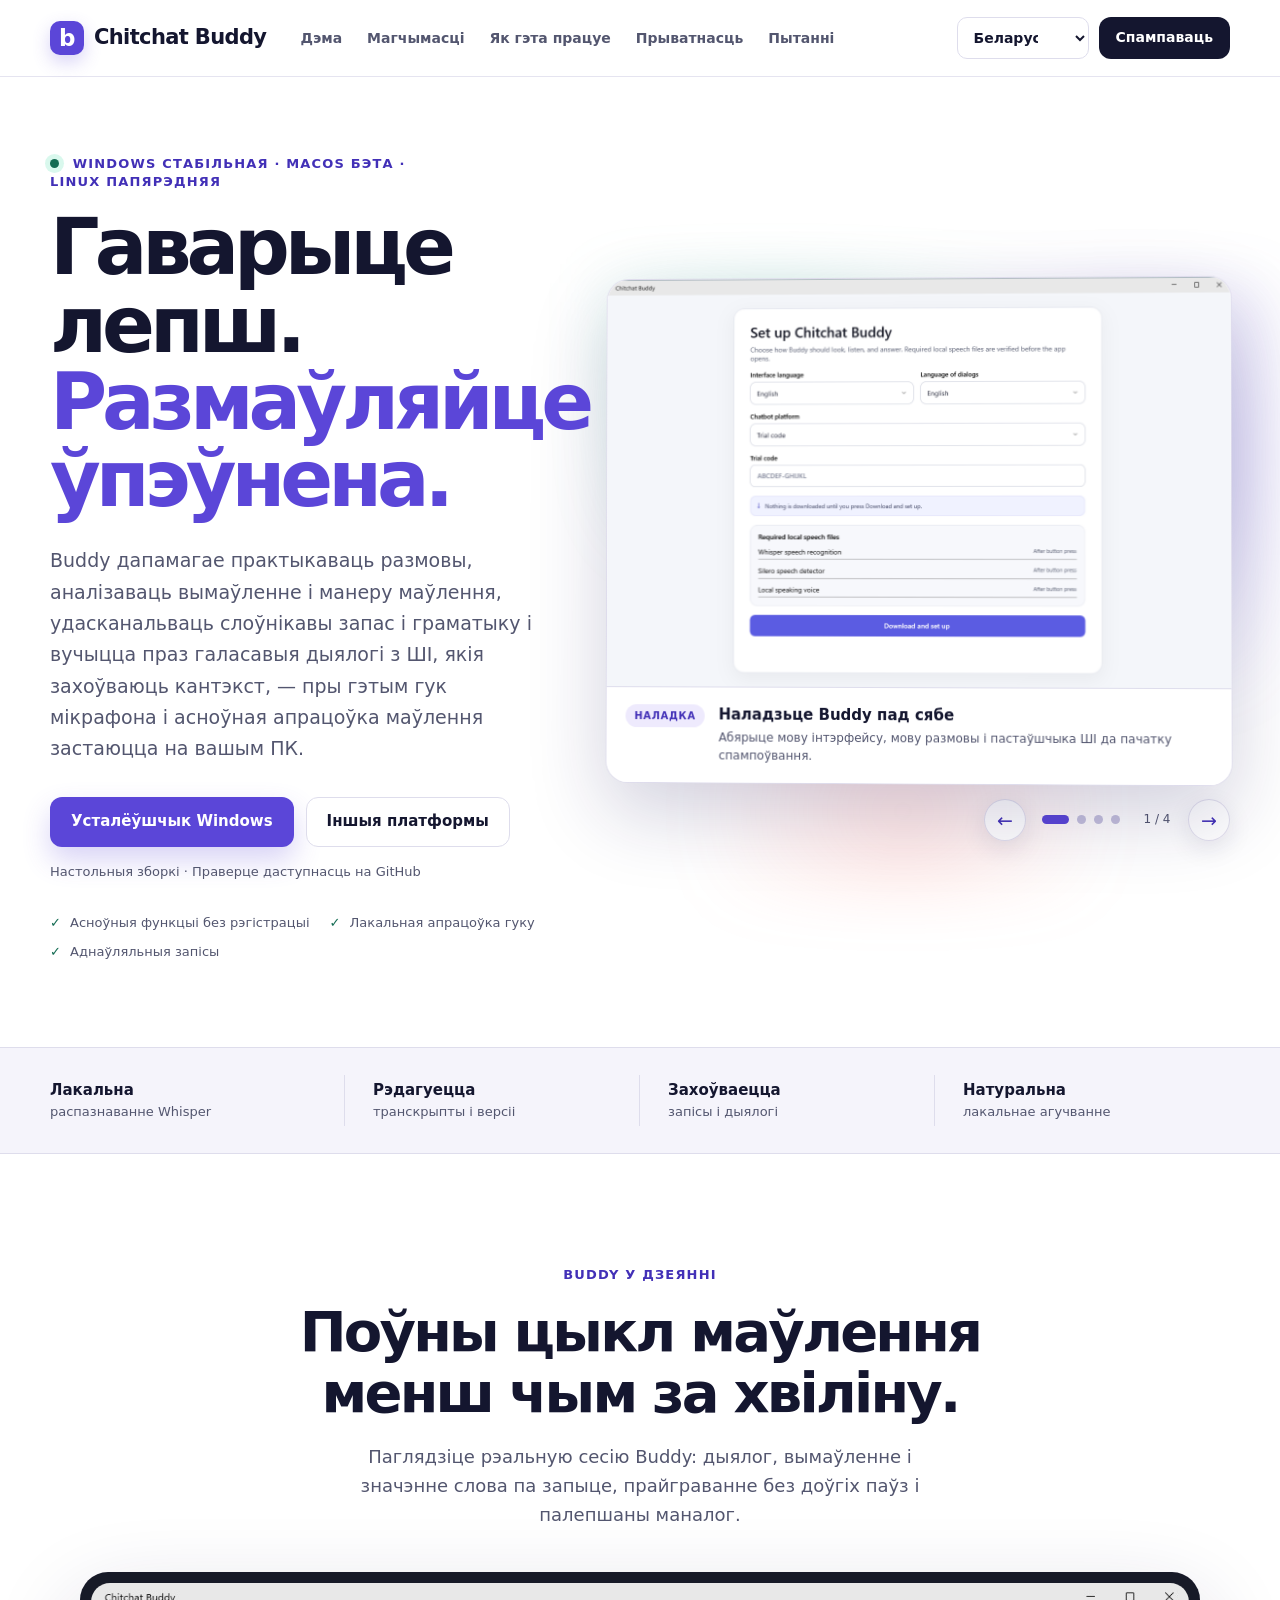
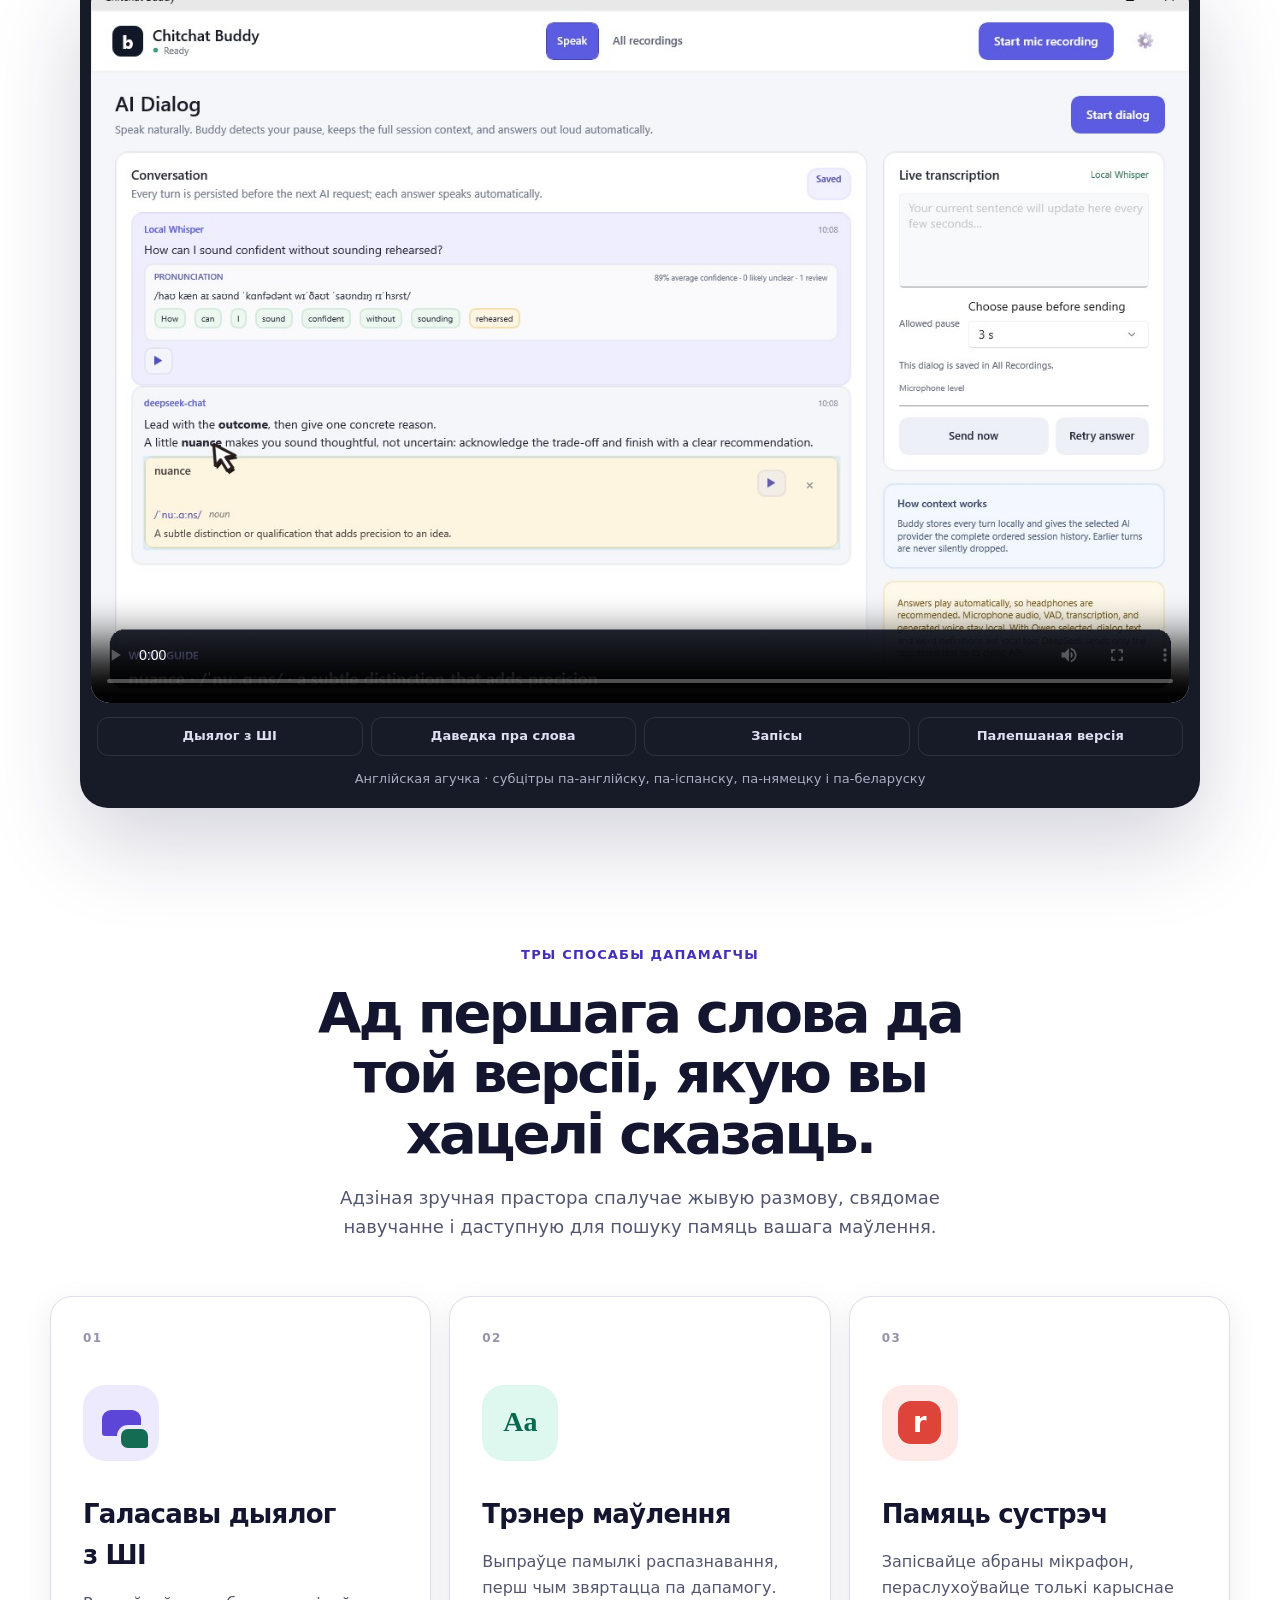
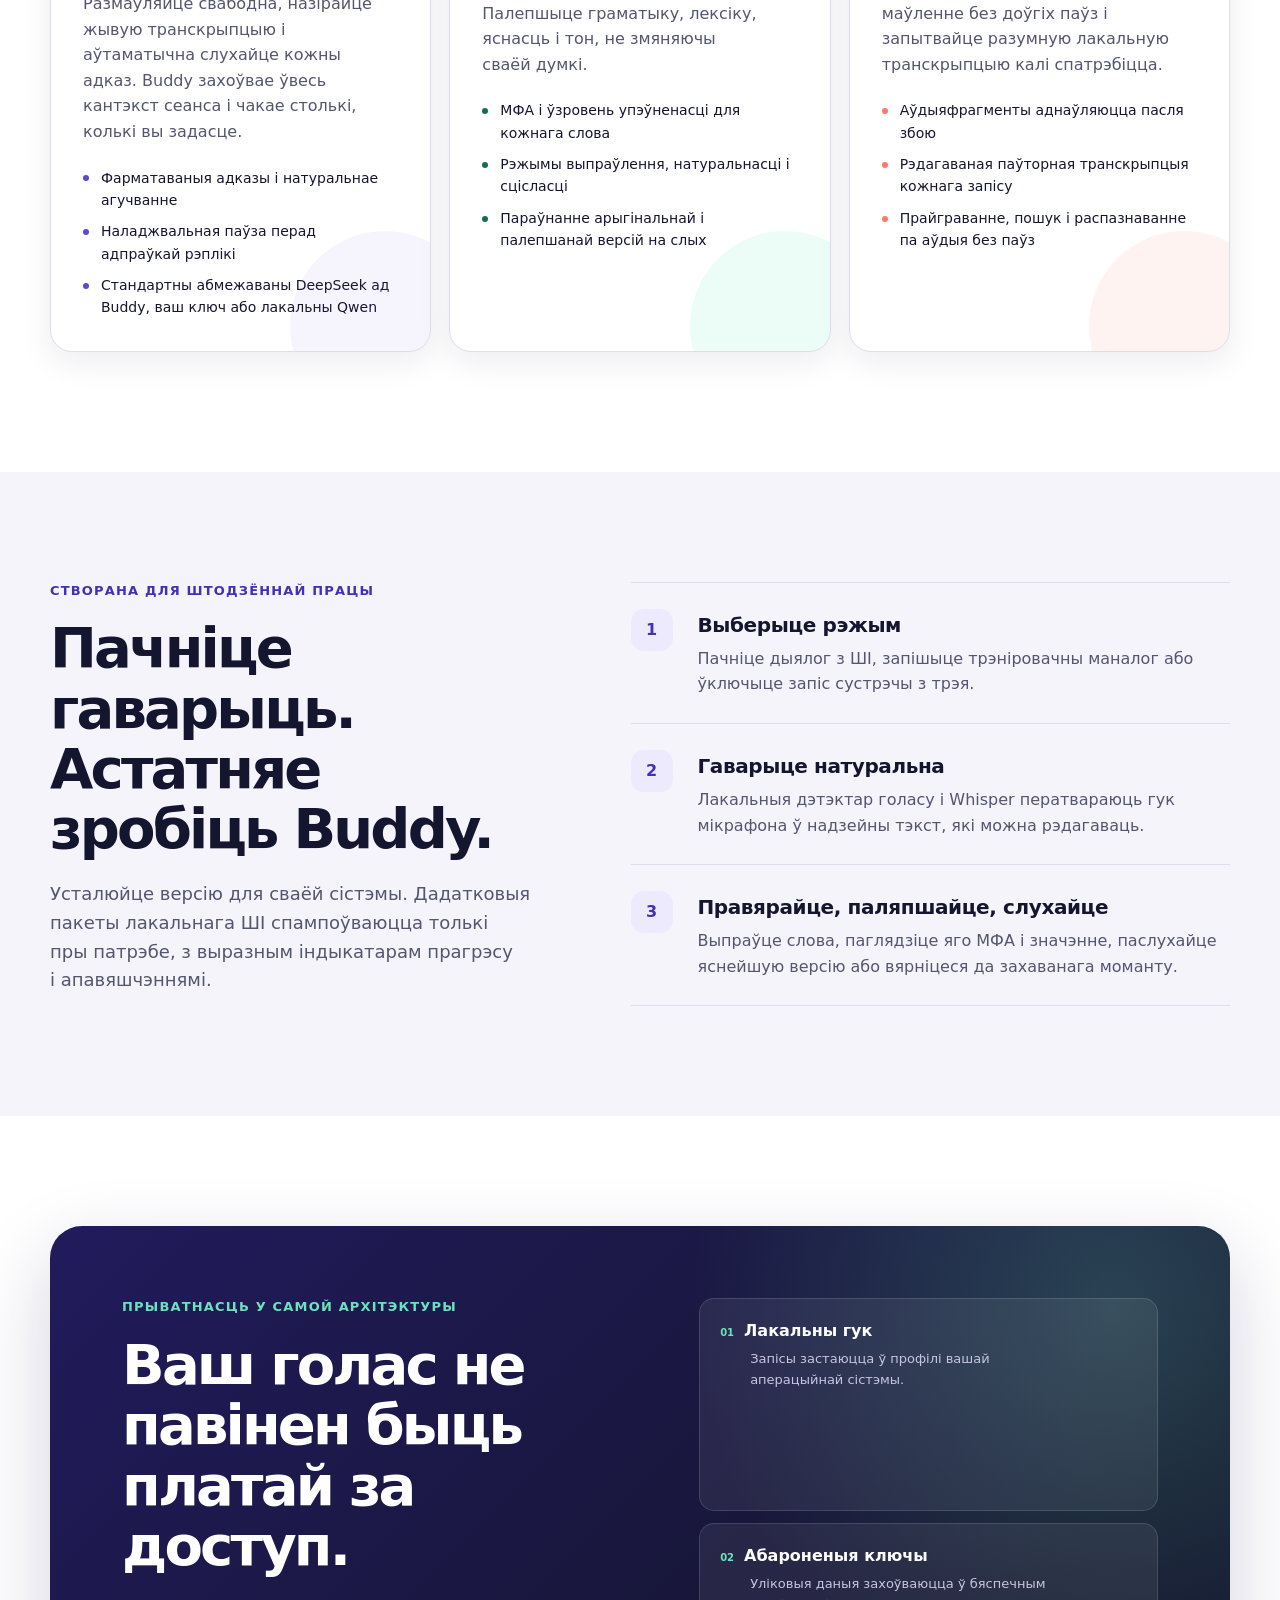
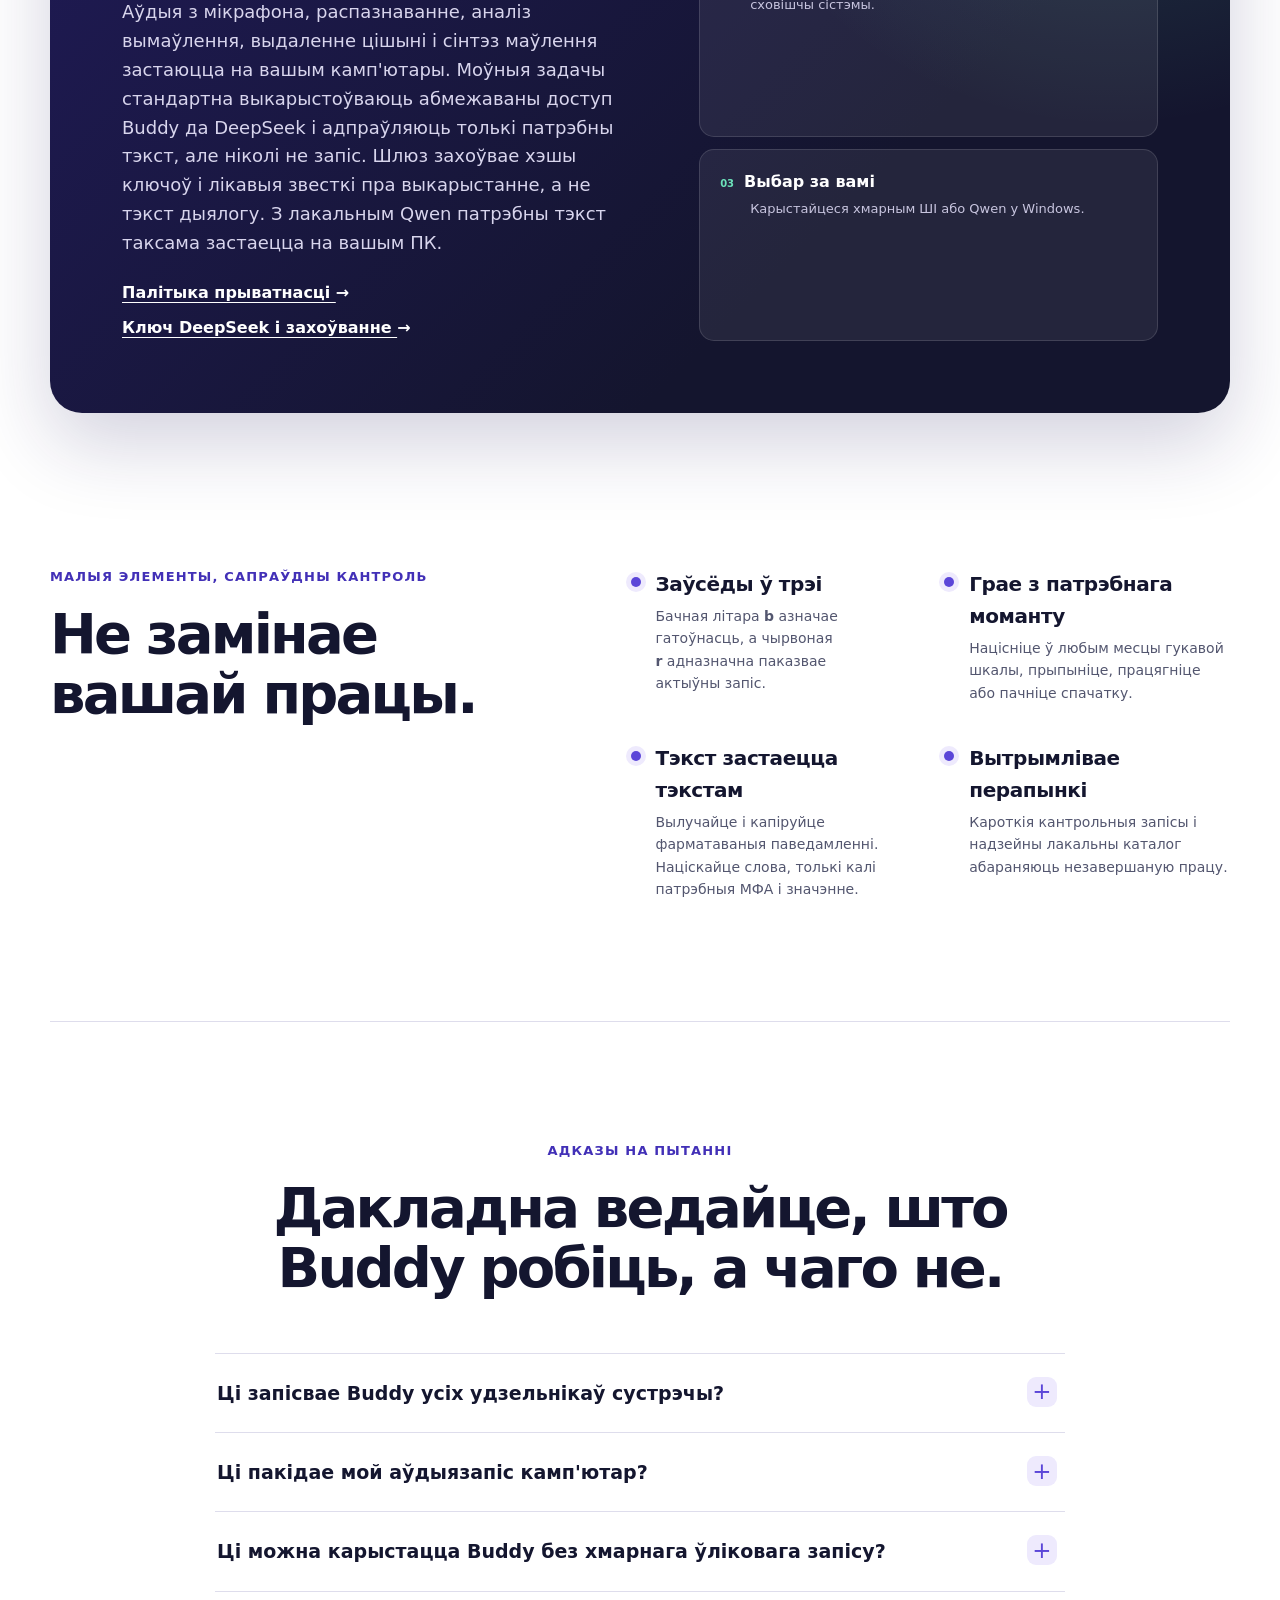
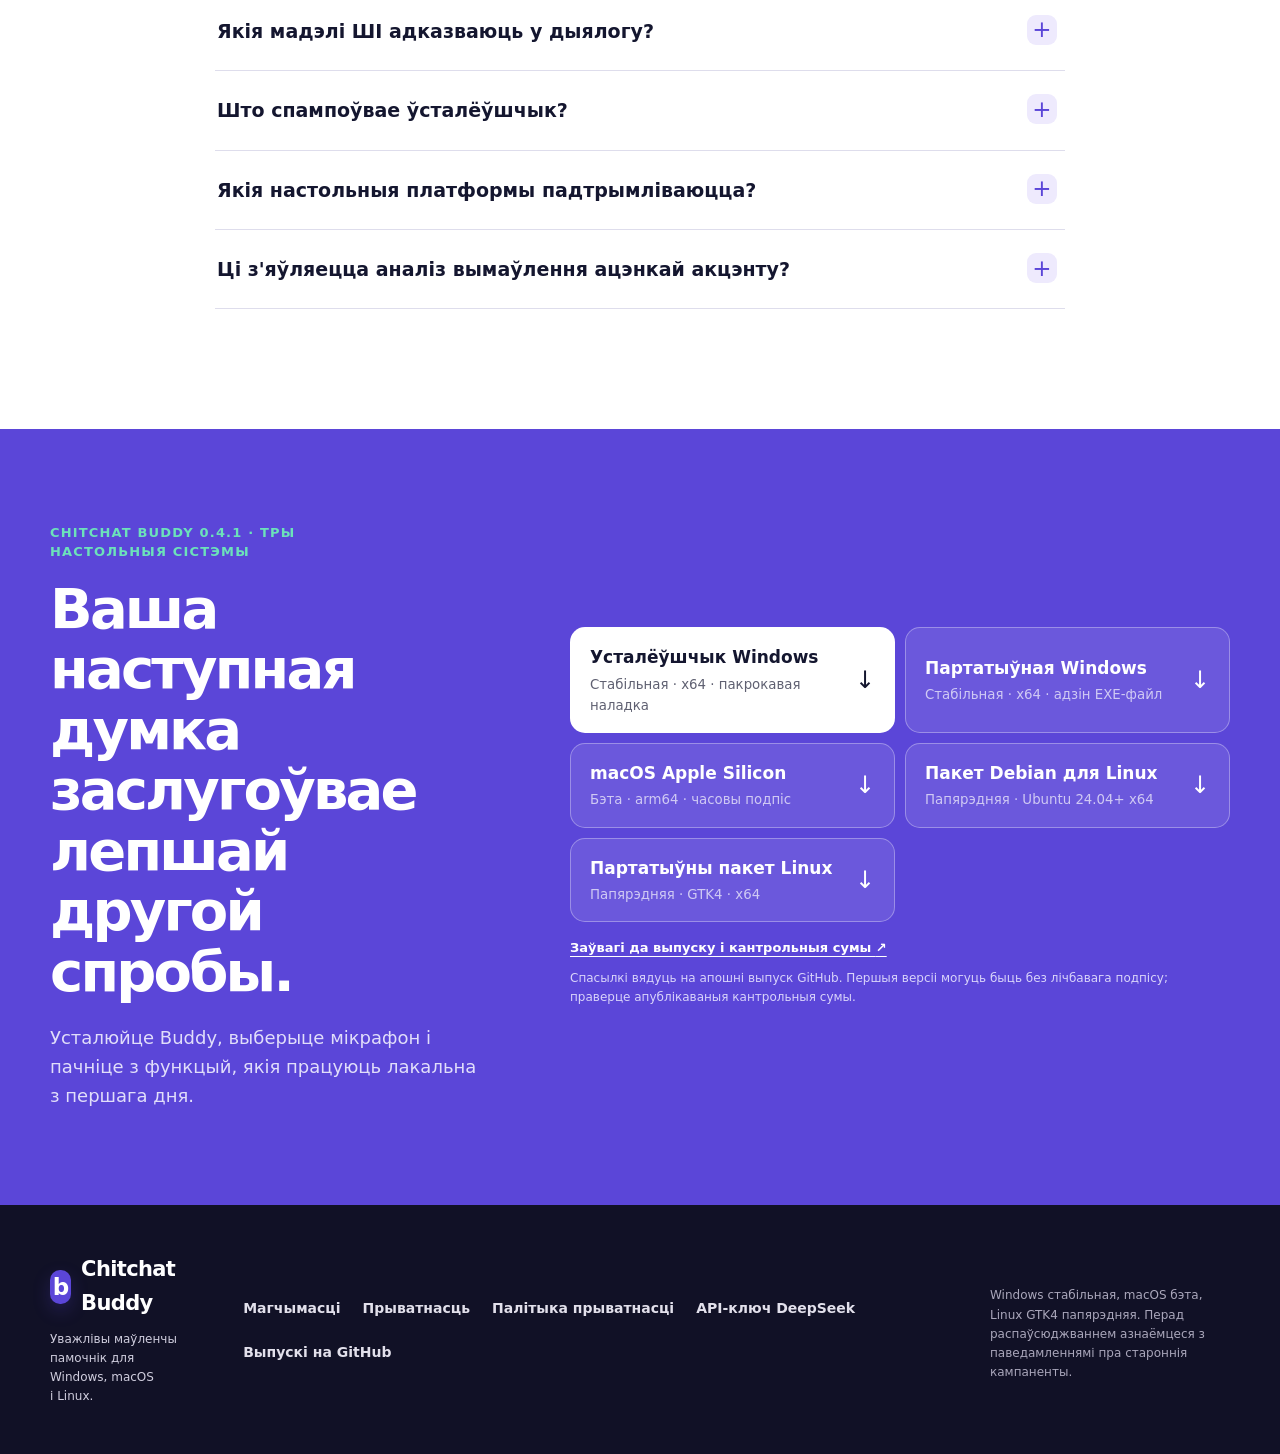
==== commit df2d682c: "Refocus landing copy on conversation coaching" ====
--- a/site/be/index.html
+++ b/site/be/index.html
@@ -4,7 +4,7 @@
   <meta charset="utf-8">
   <meta name="viewport" content="width=device-width, initial-scale=1">
   <title>Chitchat Buddy — прыватны маўленчы ШІ-памочнік для камп'ютара</title>
-  <meta name="description" content="Запісвайце свае рэплікі, выразайце паўзы, атрымлівайце транскрыпцыю па запыце і трэніруйце дыялогі з ШІ ў Windows, macOS і Linux.">
+  <meta name="description" content="Практыкуйце размовы, аналізуйце вымаўленне і манеру маўлення, удасканальвайце слоўнік і граматыку і вучыцеся праз дыялогі з ШІ.">
   <meta name="robots" content="index, follow, max-image-preview:large">
   <meta name="theme-color" content="#5b46d8">
   <meta name="color-scheme" content="light">
@@ -17,8 +17,8 @@
   <meta property="og:type" content="website">
   <meta property="og:site_name" content="Chitchat Buddy">
   <meta property="og:locale" content="be_BY">
-  <meta property="og:title" content="Chitchat Buddy — Памятайце свае словы. Кажыце іх лепш.">
-  <meta property="og:description" content="Лакальны настольны памочнік з запісамі без доўгіх паўз, рэдагаванай транскрыпцыяй, трэніроўкай вымаўлення і дыялогам з ШІ.">
+  <meta property="og:title" content="Chitchat Buddy — Гаварыце лепш. Размаўляйце ўпэўнена.">
+  <meta property="og:description" content="Практыкуйце размовы, аналізуйце сваё маўленне, удасканальвайце слоўнік і граматыку і вучыцеся праз кантэкстныя дыялогі з ШІ.">
   <meta property="og:url" content="__SITE_BASE_URL__/be/">
   <meta property="og:image" content="__SITE_BASE_URL__/og.png">
   <meta property="og:image:width" content="1200">
@@ -26,7 +26,7 @@
   <meta property="og:image:alt" content="Buddy з галасавым дыялогам і гукавой хваляй">
   <meta name="twitter:card" content="summary_large_image">
   <meta name="twitter:title" content="Chitchat Buddy — прыватны маўленчы памочнік для камп'ютара">
-  <meta name="twitter:description" content="Запісвайце, удасканальвайце і пераслухоўвайце сваё маўленне з лакальнай апрацоўкай і ШІ на ваш выбар.">
+  <meta name="twitter:description" content="Практыкуйце размовы, аналізуйце сваё маўленне і набывайце ўпэўненасць з лакальнай апрацоўкай і кантэкстным ШІ.">
   <meta name="twitter:image" content="__SITE_BASE_URL__/og.png">
   <link rel="icon" type="image/png" sizes="32x32" href="../favicon-32.png">
   <link rel="apple-touch-icon" sizes="180x180" href="../apple-touch-icon.png">
@@ -38,7 +38,7 @@
     "@type": "SoftwareApplication",
     "name": "Chitchat Buddy",
     "alternateName": "Buddy",
-    "description": "Прыватны настольны памочнік, які захоўвае рэплікі без доўгіх паўз, транскрыбуе, дапамагае з вымаўленнем і падтрымлівае кантэкст дыялогу з ШІ.",
+    "description": "Прыватны настольны памочнік для практыкі размоў, аналізу маўлення, удасканалення слоўніка і граматыкі і навучання праз дыялогі з ШІ.",
     "url": "__SITE_BASE_URL__/be/",
     "downloadUrl": "https://github.com/__BUDDY_REPOSITORY__/releases/latest/download/Buddy-Setup.exe",
     "applicationCategory": "ProductivityApplication",
@@ -96,8 +96,8 @@
     <section class="hero section-shell">
       <div class="hero-copy">
         <p class="eyebrow"><span class="status-dot" aria-hidden="true"></span> Windows стабільная · macOS бэта · Linux папярэдняя</p>
-        <h1>Памятайце свае словы.<br><span>Кажыце іх лепш.</span></h1>
-        <p class="hero-lede">Buddy запісвае вашы рэплікі, ператварае маўленне ў рэдагавальны працэс навучання і захоўвае кантэкст галасавога дыялогу з ШІ, а асноўная апрацоўка гуку застаецца на вашым ПК.</p>
+        <h1>Гаварыце лепш.<br><span>Размаўляйце ўпэўнена.</span></h1>
+        <p class="hero-lede">Buddy дапамагае практыкаваць размовы, аналізаваць вымаўленне і манеру маўлення, удасканальваць слоўнікавы запас і граматыку і вучыцца праз галасавыя дыялогі з ШІ, якія захоўваюць кантэкст, — пры гэтым гук мікрафона і асноўная апрацоўка маўлення застаюцца на вашым ПК.</p>
         <div class="hero-actions"><a class="button button-primary" data-download-asset="Buddy-Setup.exe" aria-describedby="release-note" href="https://github.com/__BUDDY_REPOSITORY__/releases/latest/download/Buddy-Setup.exe">Усталёўшчык Windows</a><a class="button button-secondary" href="#download">Іншыя платформы</a></div>
         <p class="release-status" id="release-status" aria-live="polite">Windows стабільная · macOS бэта · Linux папярэдняя</p>
         <ul class="hero-trust" aria-label="Асноўныя перавагі"><li><span aria-hidden="true">✓</span> Асноўныя функцыі без рэгістрацыі</li><li><span aria-hidden="true">✓</span> Лакальная апрацоўка гуку</li><li><span aria-hidden="true">✓</span> Аднаўляльныя запісы</li></ul>
--- a/site/styles.css
+++ b/site/styles.css
@@ -146,6 +146,25 @@
   gap: 10px;
 }
 
+.document-header .nav-shell {
+  min-height: 64px;
+}
+
+.document-header .brand {
+  font-size: 18px;
+}
+
+.document-header .brand-mark {
+  width: 30px;
+  height: 30px;
+  border-radius: 9px;
+  font-size: 20px;
+}
+
+.document-header .language-select {
+  min-height: 38px;
+}
+
 .language-label {
   position: absolute;
   width: 1px;
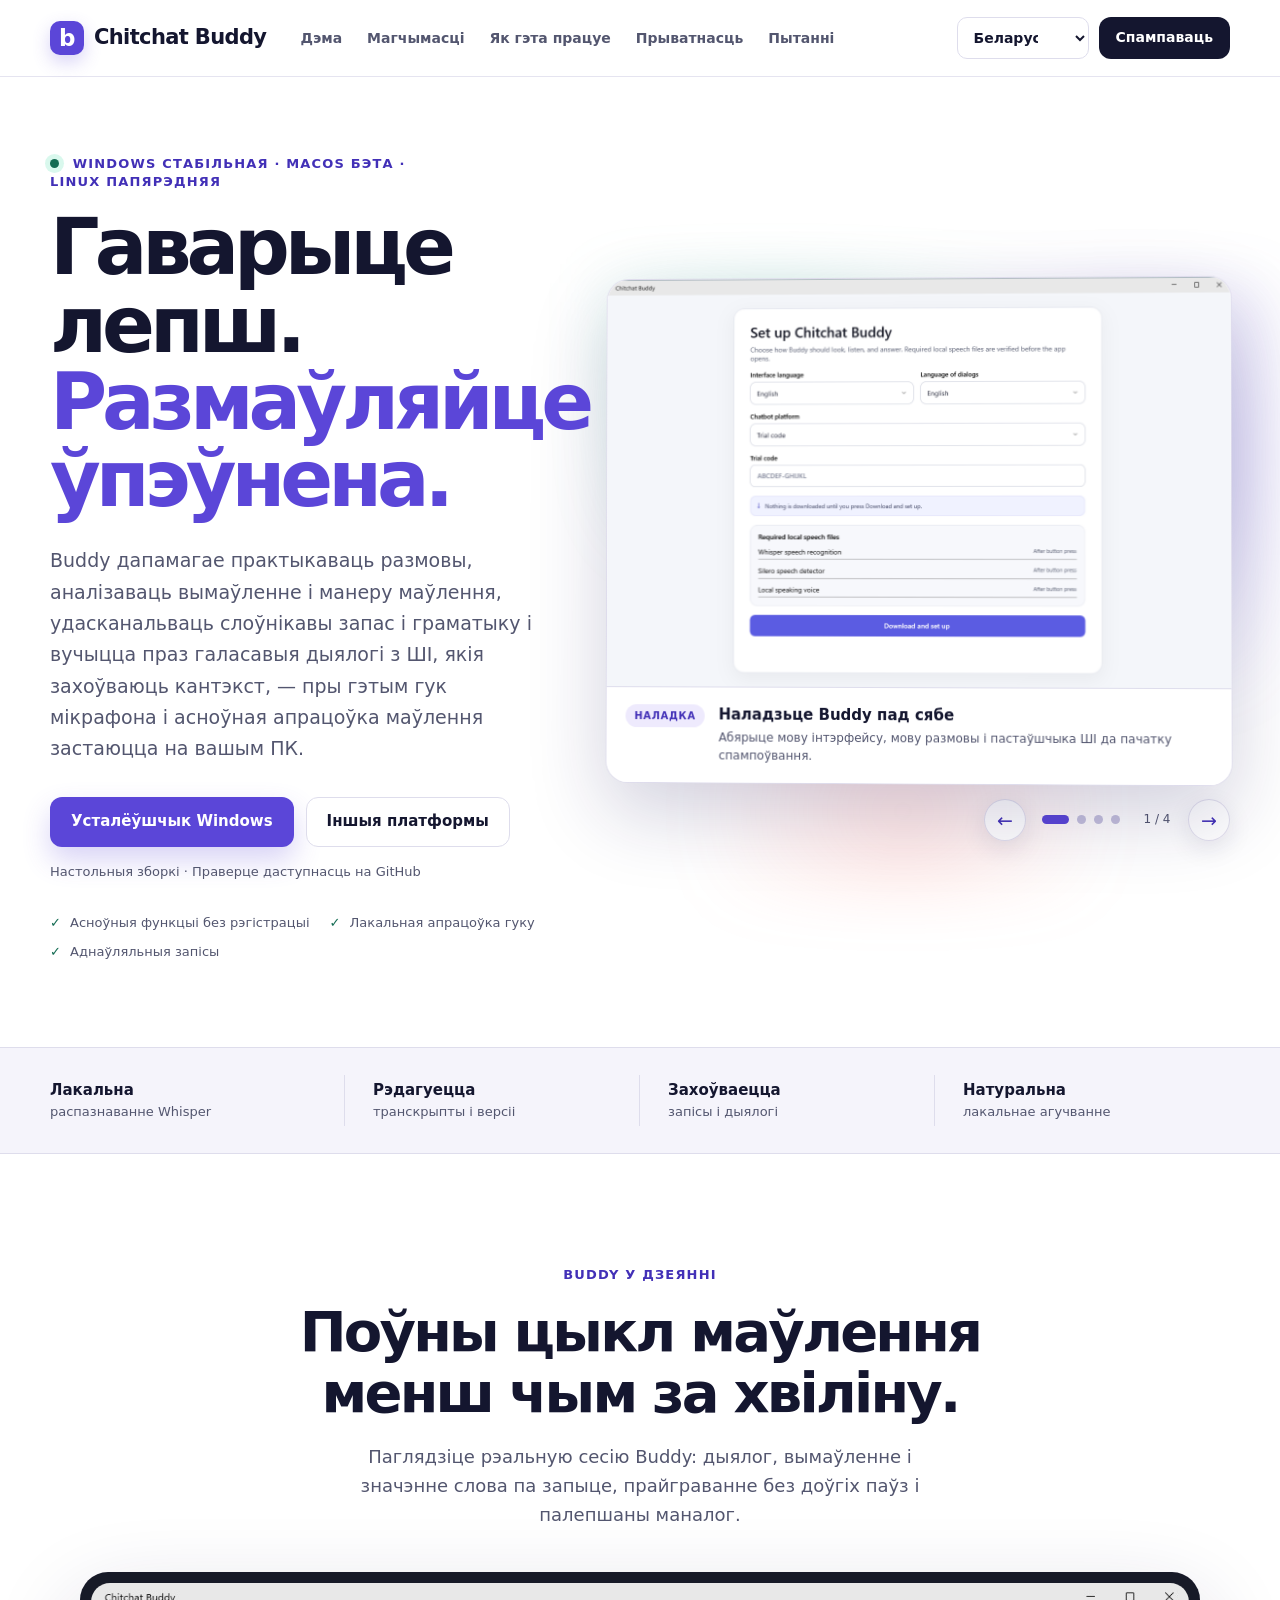
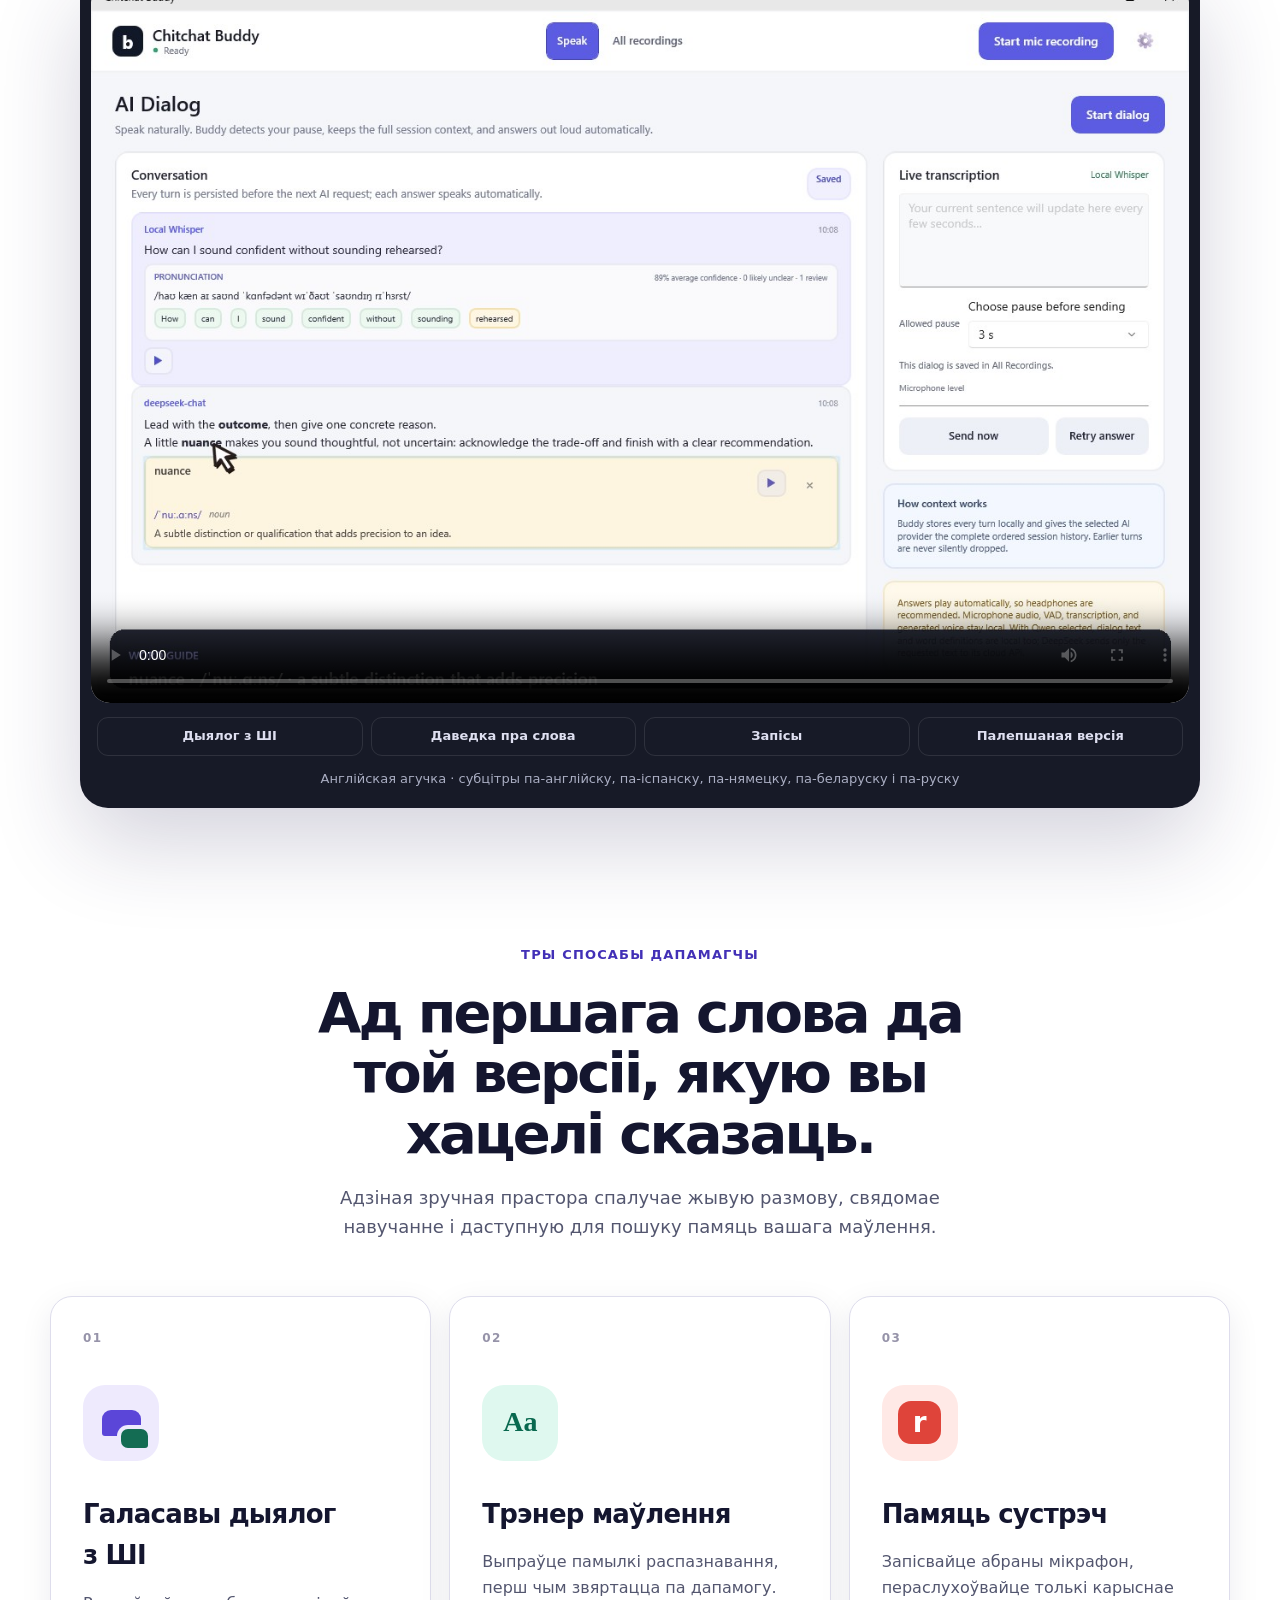
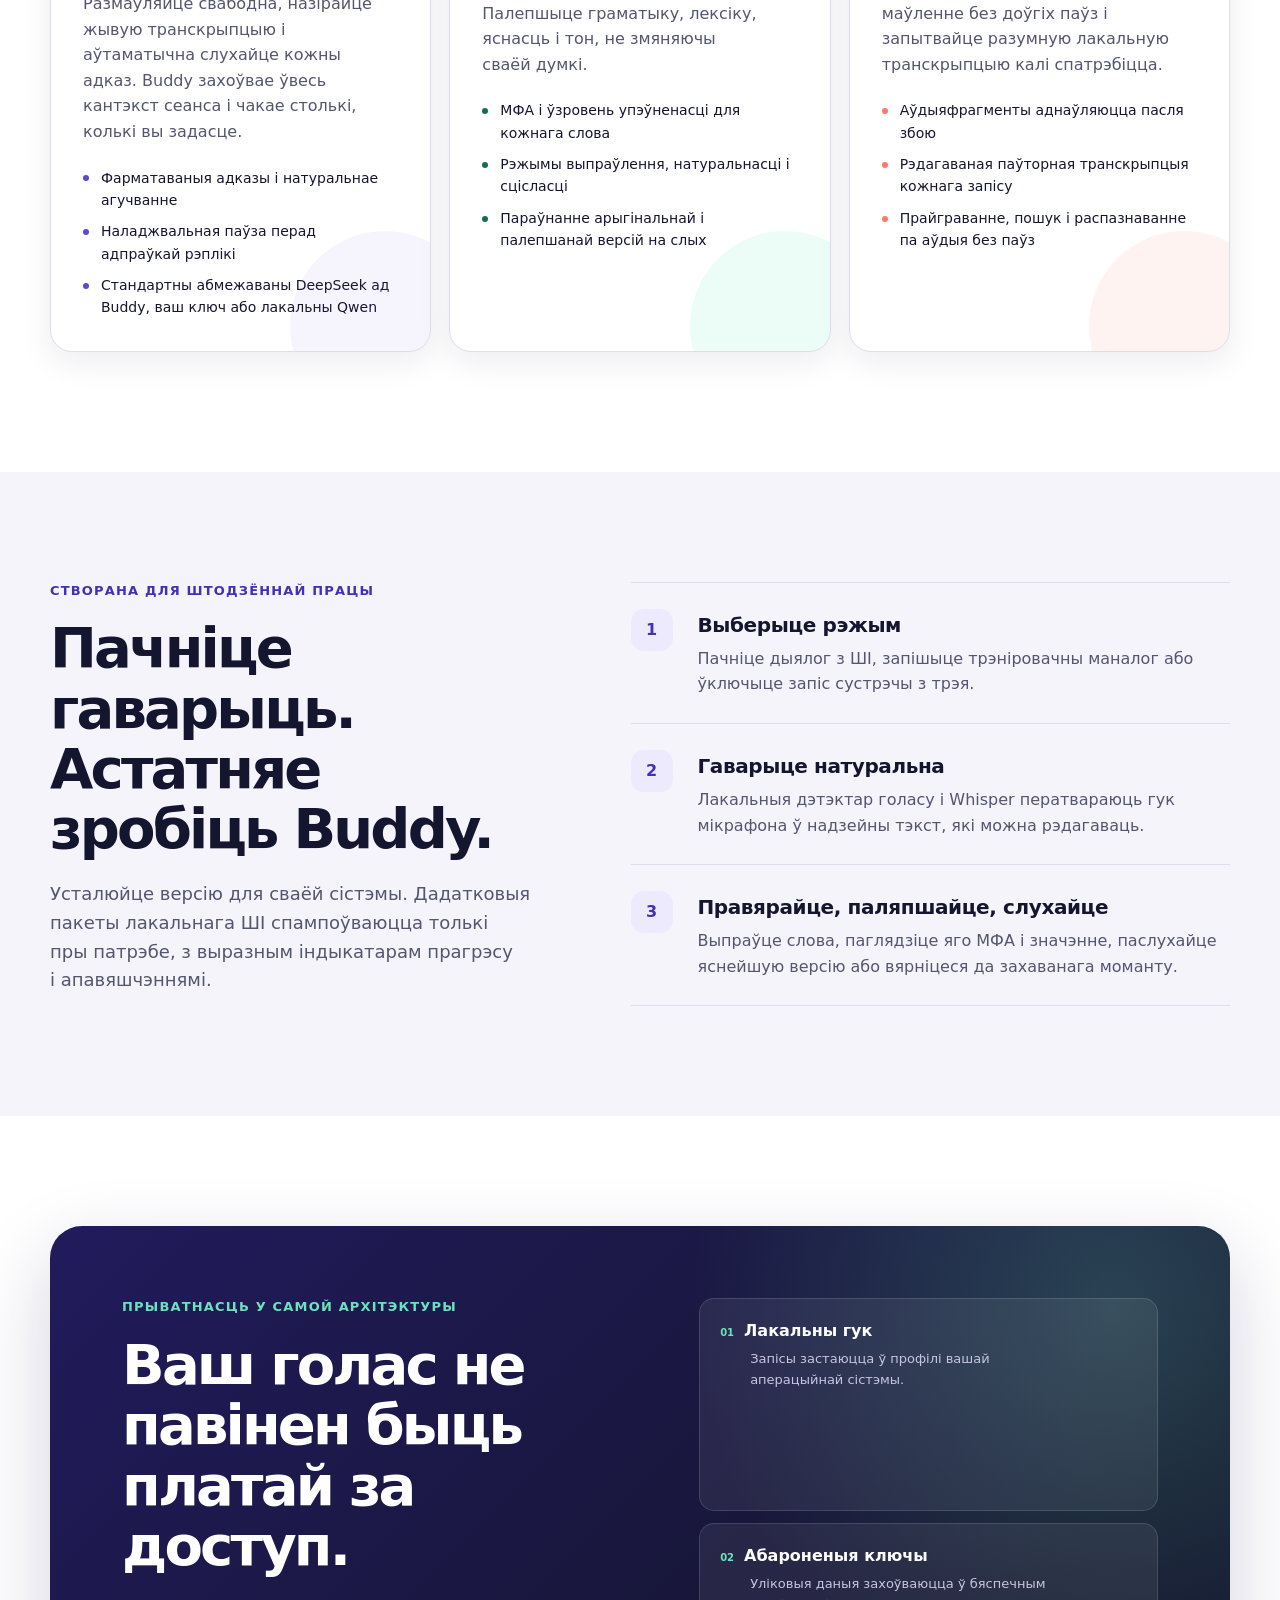
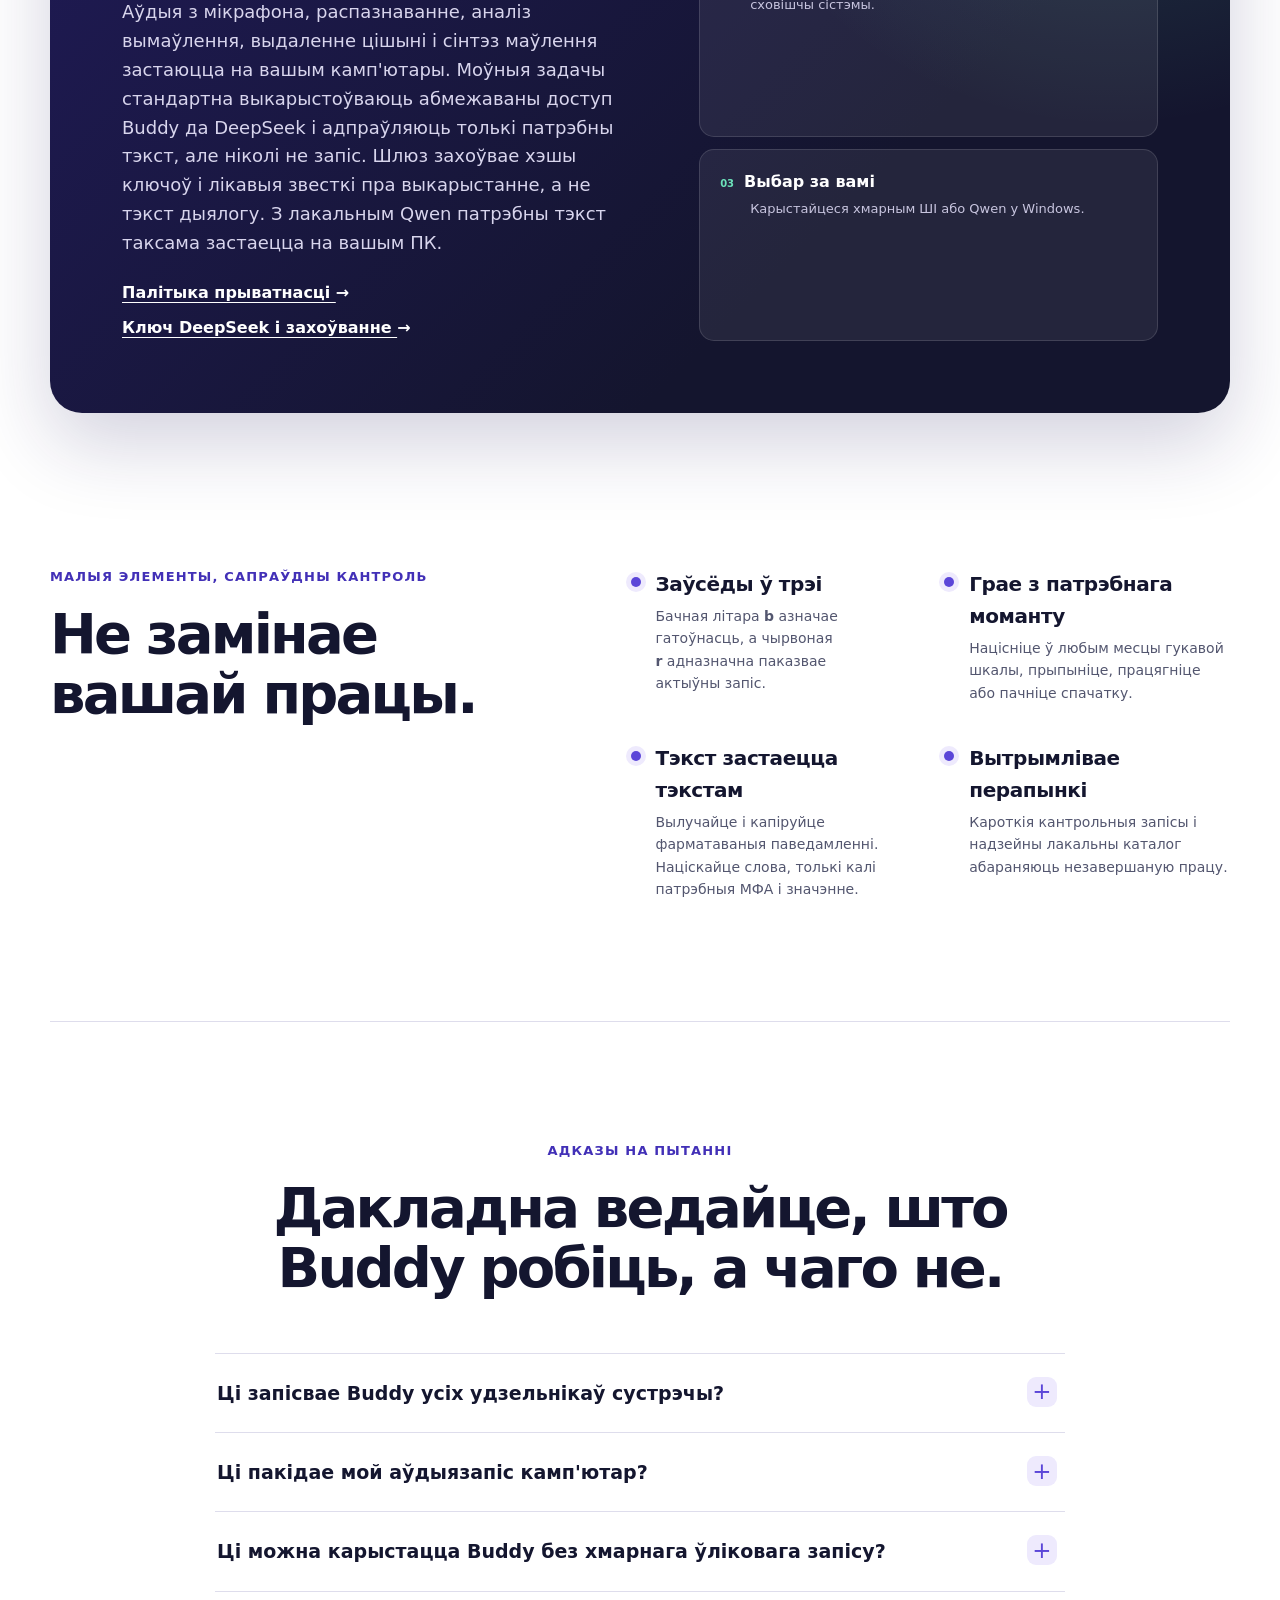
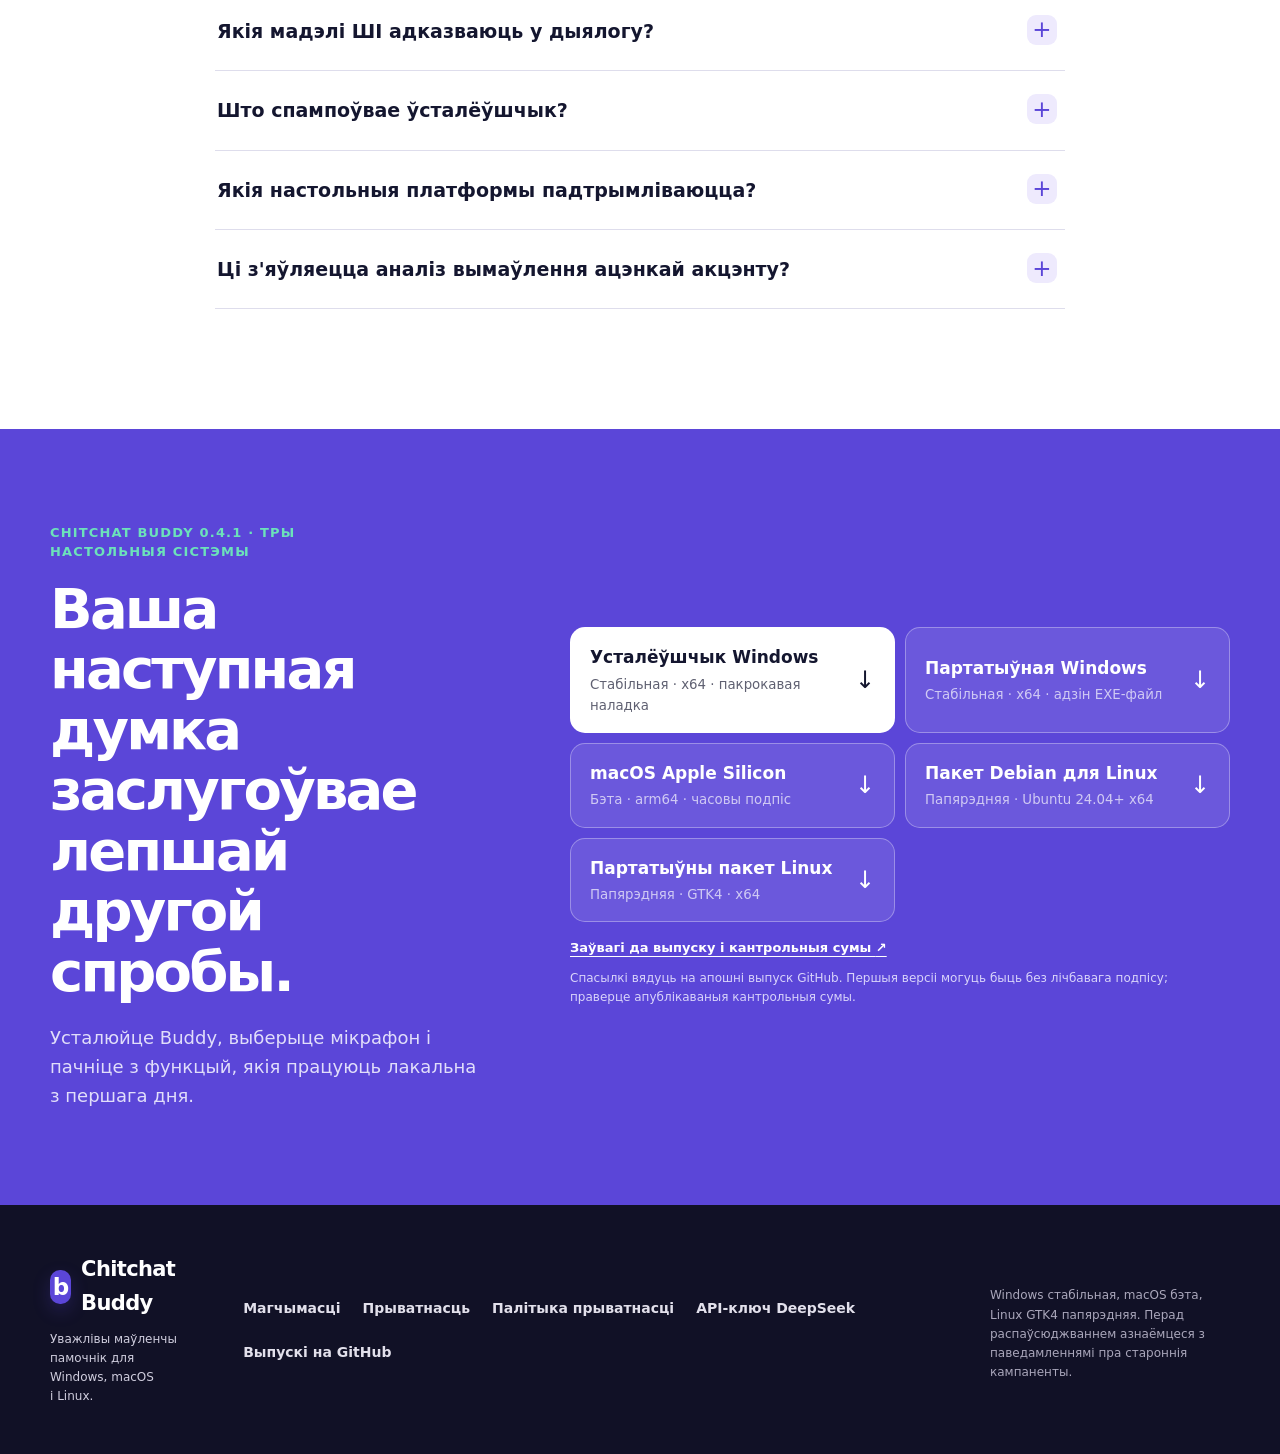
==== commit 67275f8e: "Add Russian site and screenshot zoom" ====
--- a/site/be/index.html
+++ b/site/be/index.html
@@ -13,6 +13,7 @@
   <link rel="alternate" hreflang="es" href="__SITE_BASE_URL__/es/">
   <link rel="alternate" hreflang="de" href="__SITE_BASE_URL__/de/">
   <link rel="alternate" hreflang="be" href="__SITE_BASE_URL__/be/">
+  <link rel="alternate" hreflang="ru" href="__SITE_BASE_URL__/ru/">
   <link rel="alternate" hreflang="x-default" href="__SITE_BASE_URL__/">
   <meta property="og:type" content="website">
   <meta property="og:site_name" content="Chitchat Buddy">
@@ -85,11 +86,11 @@
       <nav class="main-nav" aria-label="Асноўная навігацыя"><a href="#demo">Дэма</a><a href="#features">Магчымасці</a><a href="#how-it-works">Як гэта працуе</a><a href="#privacy">Прыватнасць</a><a href="#faq">Пытанні</a></nav>
       <div class="nav-actions">
         <label class="language-label" for="language-select">Мова</label>
-        <select id="language-select" class="language-select" aria-label="Выбраць мову"><option value="en">English</option><option value="es">Español</option><option value="de">Deutsch</option><option value="be" selected>Беларуская</option></select>
+        <select id="language-select" class="language-select" aria-label="Выбраць мову"><option value="en">English</option><option value="es">Español</option><option value="de">Deutsch</option><option value="be" selected>Беларуская</option><option value="ru">Русский</option></select>
         <a class="button button-small" href="#download">Спампаваць</a>
       </div>
     </div>
-    <noscript><nav class="noscript-languages" aria-label="Мовы"><strong>Мова:</strong> <a href="../">English</a> · <a href="../es/">Español</a> · <a href="../de/">Deutsch</a> · <a href="../be/">Беларуская</a></nav></noscript>
+    <noscript><nav class="noscript-languages" aria-label="Мовы"><strong>Мова:</strong> <a href="../">English</a> · <a href="../es/">Español</a> · <a href="../de/">Deutsch</a> · <a href="../be/">Беларуская</a> · <a href="../ru/">Русский</a></nav></noscript>
   </header>
 
   <main id="main">
@@ -149,10 +150,11 @@
           <track kind="subtitles" srclang="es" label="Español" src="../video/buddy-walkthrough.es.vtt">
           <track kind="subtitles" srclang="de" label="Deutsch" src="../video/buddy-walkthrough.de.vtt">
           <track kind="subtitles" srclang="be" label="Беларуская" src="../video/buddy-walkthrough.be.vtt" default>
+          <track kind="subtitles" srclang="ru" label="Русский" src="../video/buddy-walkthrough.ru.vtt">
           Ваш браўзер не можа прайграць гэта відэа. <a href="../video/buddy-walkthrough.mp4">Спампаваць агляд</a>.
         </video>
         <div class="demo-chapters" aria-label="Раздзелы агляду"><span>Дыялог з ШІ</span><span>Даведка пра слова</span><span>Запісы</span><span>Палепшаная версія</span></div>
-        <p class="demo-language-note">Англійская агучка · субцітры па-англійску, па-іспанску, па-нямецку і па-беларуску</p>
+        <p class="demo-language-note">Англійская агучка · субцітры па-англійску, па-іспанску, па-нямецку, па-беларуску і па-руску</p>
       </div>
     </section>
 
--- a/site/styles.css
+++ b/site/styles.css
@@ -413,6 +413,168 @@
   background: #f7f8fc;
 }
 
+.carousel-zoom-target {
+  position: relative;
+  display: block;
+  cursor: zoom-in;
+  outline: none;
+}
+
+.carousel-zoom-target::before {
+  position: absolute;
+  top: 13px;
+  right: 13px;
+  width: 36px;
+  height: 36px;
+  display: grid;
+  place-items: center;
+  color: #fff;
+  border: 1px solid rgba(255, 255, 255, 0.55);
+  border-radius: 11px;
+  background: rgba(20, 21, 46, 0.76);
+  box-shadow: 0 8px 24px rgba(20, 21, 46, 0.18);
+  content: "+";
+  font-size: 22px;
+  font-weight: 500;
+  line-height: 1;
+  opacity: 0;
+  pointer-events: none;
+  transform: translateY(-3px);
+  transition: opacity 160ms ease, transform 160ms ease;
+}
+
+.carousel-zoom-target:hover::before,
+.carousel-zoom-target:focus-visible::before {
+  opacity: 1;
+  transform: translateY(0);
+}
+
+.carousel-zoom-target:focus-visible {
+  box-shadow: inset 0 0 0 4px rgba(91, 70, 216, 0.6);
+}
+
+.screenshot-lightbox {
+  width: min(96vw, 1500px);
+  height: min(94vh, 1000px);
+  max-width: none;
+  max-height: none;
+  padding: 0;
+  overflow: hidden;
+  border: 0;
+  border-radius: 22px;
+  color: #fff;
+  background: #111126;
+  box-shadow: 0 28px 90px rgba(8, 8, 23, 0.55);
+}
+
+.screenshot-lightbox::backdrop {
+  background: rgba(10, 10, 26, 0.84);
+  backdrop-filter: blur(7px);
+}
+
+.lightbox-panel {
+  height: 100%;
+  display: grid;
+  grid-template-rows: auto minmax(0, 1fr);
+}
+
+.lightbox-toolbar {
+  min-height: 62px;
+  padding: 10px 12px 10px 20px;
+  display: flex;
+  align-items: center;
+  gap: 18px;
+  border-bottom: 1px solid rgba(255, 255, 255, 0.12);
+}
+
+.lightbox-title {
+  min-width: 0;
+  flex: 1;
+  overflow: hidden;
+  color: #d7d5e8;
+  font-size: 13px;
+  font-weight: 650;
+  text-overflow: ellipsis;
+  white-space: nowrap;
+}
+
+.lightbox-actions {
+  display: flex;
+  align-items: center;
+  gap: 7px;
+}
+
+.lightbox-actions button {
+  min-width: 40px;
+  height: 40px;
+  padding: 0 10px;
+  display: grid;
+  place-items: center;
+  border: 1px solid rgba(255, 255, 255, 0.16);
+  border-radius: 10px;
+  color: #fff;
+  background: rgba(255, 255, 255, 0.08);
+  cursor: pointer;
+  font: inherit;
+  font-weight: 750;
+}
+
+.lightbox-actions button:hover:not(:disabled),
+.lightbox-actions button:focus-visible {
+  border-color: rgba(108, 226, 186, 0.7);
+  background: rgba(108, 226, 186, 0.14);
+  outline: none;
+}
+
+.lightbox-actions button:disabled {
+  cursor: default;
+  opacity: 0.38;
+}
+
+.lightbox-actions [data-lightbox-reset] {
+  min-width: 68px;
+  font-size: 12px;
+}
+
+.lightbox-actions .lightbox-close {
+  margin-left: 6px;
+  color: #14152e;
+  background: var(--mint);
+  font-size: 24px;
+  font-weight: 500;
+}
+
+.lightbox-stage {
+  min-width: 0;
+  min-height: 0;
+  padding: 12px;
+  overflow: auto;
+  overscroll-behavior: contain;
+  background:
+    radial-gradient(circle at 50% 10%, rgba(91, 70, 216, 0.22), transparent 42%),
+    #090a18;
+  scrollbar-color: rgba(108, 226, 186, 0.65) rgba(255, 255, 255, 0.08);
+}
+
+.lightbox-image-frame {
+  position: relative;
+  max-width: none;
+  margin: auto;
+  display: block;
+  overflow: hidden;
+  border-radius: 8px;
+  box-shadow: 0 16px 55px rgba(0, 0, 0, 0.42);
+  line-height: 0;
+  transition: width 140ms ease;
+}
+
+.lightbox-stage img {
+  width: 100%;
+  max-width: none;
+  height: auto;
+  display: block;
+}
+
 .carousel-slide figcaption {
   min-height: 92px;
   padding: 17px 19px 18px;
@@ -1550,6 +1712,29 @@
     height: 44px;
   }
 
+  .carousel-zoom-target::before {
+    opacity: 1;
+    transform: none;
+  }
+
+  .screenshot-lightbox {
+    width: 100vw;
+    height: 100dvh;
+    border-radius: 0;
+  }
+
+  .lightbox-toolbar {
+    padding-left: 12px;
+  }
+
+  .lightbox-title {
+    position: absolute;
+    width: 1px;
+    height: 1px;
+    overflow: hidden;
+    clip-path: inset(50%);
+  }
+
   .app-body {
     min-height: 380px;
     grid-template-columns: 1fr;
